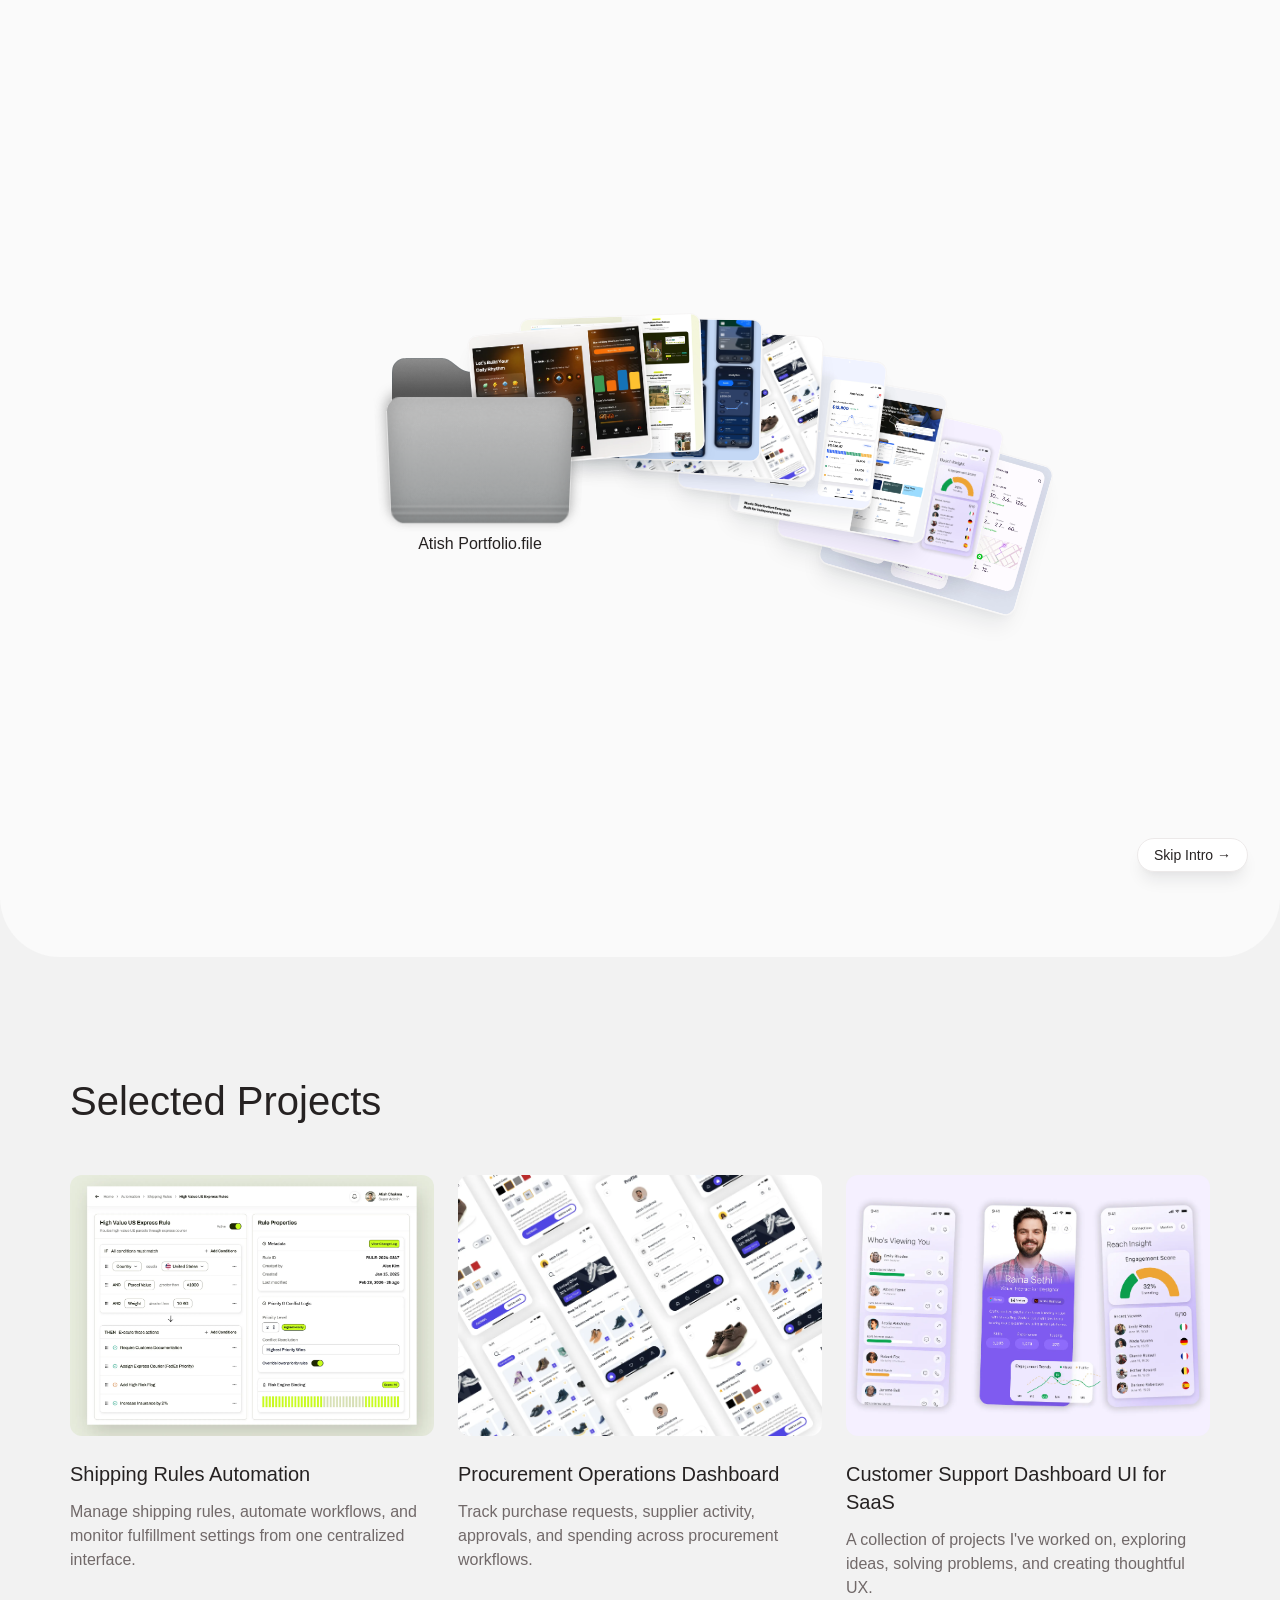
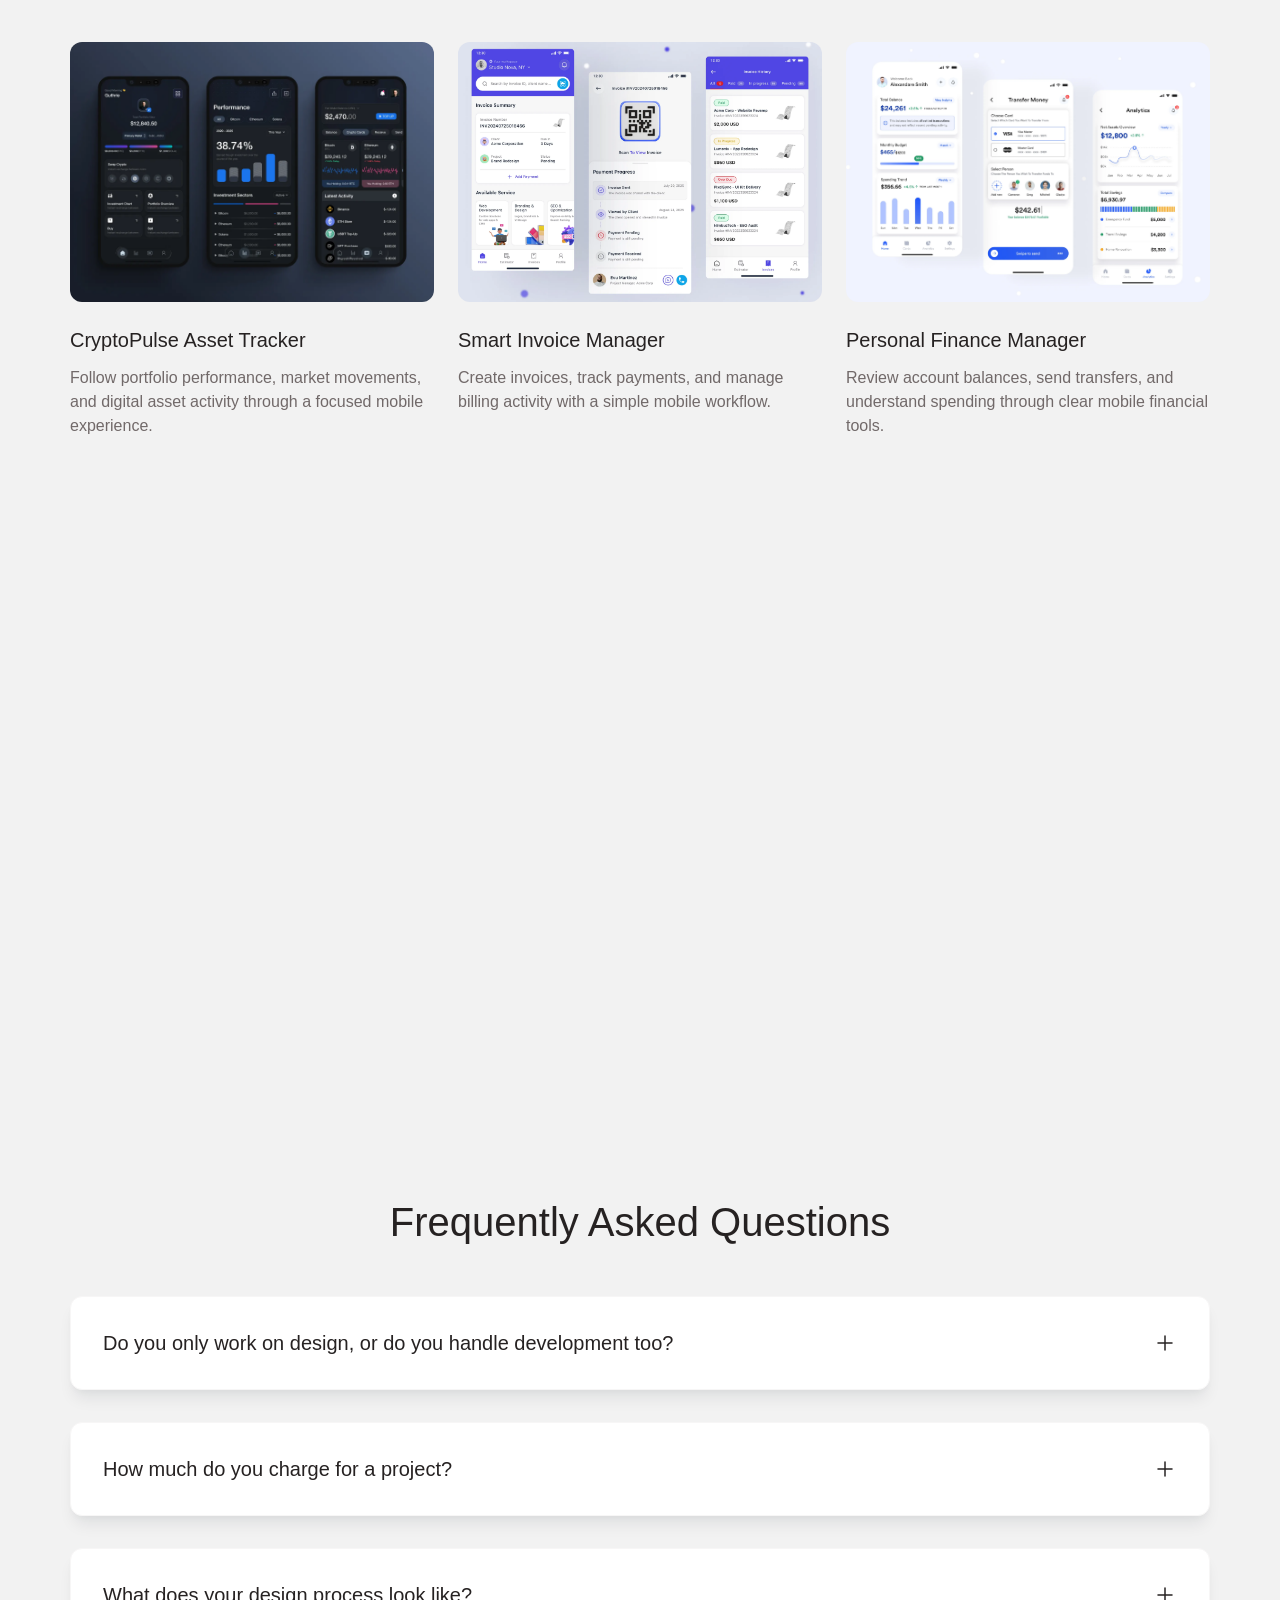
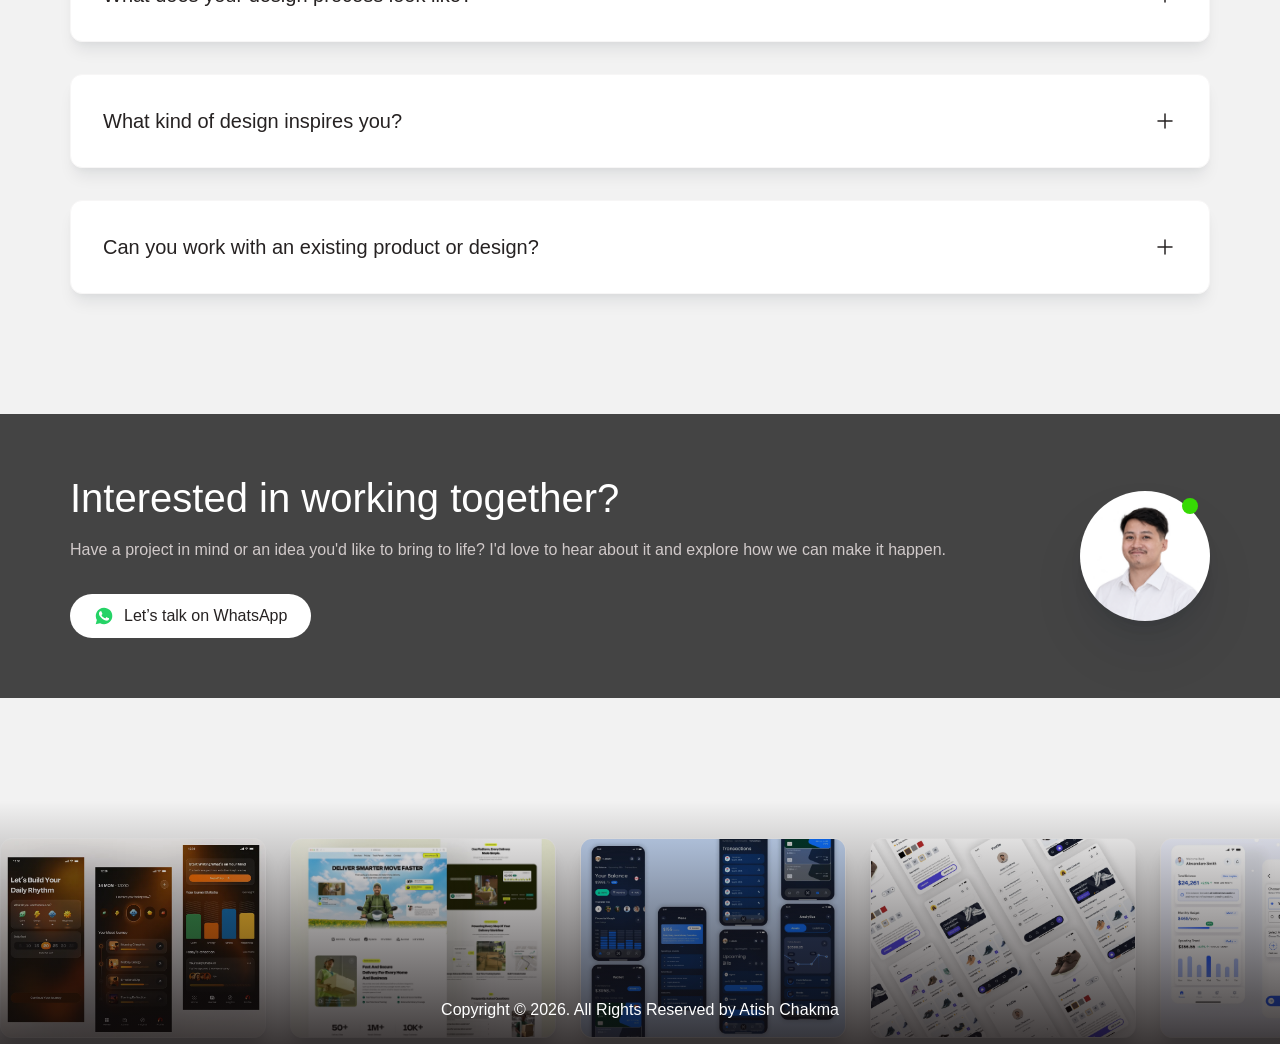
==== index.html @ 9fd3a6f8 "Update portfolio" ====
<!DOCTYPE html>
<html lang="en">
<head>
  <meta charset="UTF-8" />
  <meta name="viewport" content="width=device-width, initial-scale=1.0" />
  <title>Atish Portfolio</title>
  <link rel="icon" type="image/svg+xml" href="assets/favicon.svg" />
  <link rel="apple-touch-icon" href="assets/profile-photo.png" />
  <link rel="stylesheet" href="style.css" />
</head>
<body class="onboarding-active">
  <!-- ======================================================================
       ONBOARDING AUTO-INTERACTION OVERLAY (#9:176)
       ====================================================================== -->
  <div id="onboardingOverlay" class="onboarding-overlay" aria-hidden="true">
    <div class="onboarding-stage">
      <!-- Folder Assembly (#9:178, #9:179, #9:272) -->
      <div class="folder-unit" id="folderUnit">
        <img src="assets/folder-back.svg" alt="" class="folder-back" />

        <!-- 8 Mockup Cards tucked inside the folder, fanning out on click -->
        <div class="folder-cards-fan" id="folderCardsFan">
          <div class="fan-card fan-card-1"><img src="assets/mockup-1-6710bb.png" alt="" /></div>
          <div class="fan-card fan-card-2"><img src="assets/mockup-2.png" alt="" /></div>
          <div class="fan-card fan-card-3"><img src="assets/mockup-3.png" alt="" /></div>
          <div class="fan-card fan-card-4"><img src="assets/mockup-4.png" alt="" /></div>
          <div class="fan-card fan-card-5"><img src="assets/mockup-5-61ff1e.png" alt="" /></div>
          <div class="fan-card fan-card-6"><img src="assets/mockup-6.png" alt="" /></div>
          <div class="fan-card fan-card-7"><img src="assets/mockup-7-4a2d52.png" alt="" /></div>
          <div class="fan-card fan-card-8"><img src="assets/mockup-8-159c0c.png" alt="" /></div>
        </div>

        <img src="assets/folder-front.svg" alt="" class="folder-front" />
        <span class="folder-click-ripple" id="folderRipple"></span>
        <p class="folder-label">Atish Portfolio.file</p>
      </div>

      <!-- Animated Pointer Cursor (#9:200) -->
      <img src="assets/cursor.svg" alt="" class="onboarding-cursor" id="onboardingCursor" />
    </div>

    <!-- #444444 Expanding Dot Veil -->
    <div class="onboarding-dot-veil" id="onboardingDotVeil"></div>

    <button type="button" class="skip-intro-btn" id="skipIntroBtn">Skip Intro →</button>
  </div>

  <!-- ======================================================================
       MAIN LANDING PAGE (#15:312)
       ====================================================================== -->
  <div class="page-wrapper" id="mainPage">
    <!-- Top Pill Navbar (#15:372 & #15:376) -->
    <header class="top-nav-header" id="topNavbar">
      <div class="container top-nav-inner">
        <div class="nav-left-spacer" aria-hidden="true"></div>

        <nav class="pill-navbar" aria-label="Primary Navigation">
          <a href="#works">Works</a>
          <a href="#testimonial">Testimonial</a>
          <a href="#faq">FAQ</a>
          <a href="about.html">About Me</a>
        </nav>

        <a href="#resume" class="resume-link">
          <img src="assets/icon-download.svg" alt="" width="24" height="24" />
          <span>Download Resume</span>
        </a>

        <button type="button" class="mobile-menu-btn" aria-label="Toggle Menu" aria-expanded="false">
          <span></span>
          <span></span>
          <span></span>
        </button>
      </div>
    </header>

    <!-- Scrolled Sticky Navbar (#41:2270) — Auto-hides after 1s idle -->
    <header class="scrolled-navbar" id="scrolledNavbar" aria-label="Scrolled Navigation">
      <div class="container scrolled-nav-inner">
        <div class="nav-left-spacer">
          <a href="#top" class="nav-brand-avatar nav-scroll-top" aria-label="Scroll to top">
            <img src="assets/nav-signature.svg" alt="Atish Chakma" height="38" />
          </a>
        </div>

        <nav class="scrolled-nav-links">
          <a href="#works">Works</a>
          <a href="#testimonial">Testimonial</a>
          <a href="#faq">FAQ</a>
          <a href="about.html">About Me</a>
        </nav>

        <a href="#resume" class="resume-link">
          <img src="assets/icon-download.svg" alt="" width="24" height="24" />
          <span>Download Resume</span>
        </a>

        <button type="button" class="mobile-menu-btn mobile-menu-btn-scrolled" aria-label="Toggle Menu" aria-expanded="false">
          <span></span>
          <span></span>
          <span></span>
        </button>
      </div>
    </header>

    <!-- Mobile Navigation Drawer -->
    <div class="mobile-drawer" id="mobileDrawer">
      <a href="#works" class="mobile-nav-item">Works</a>
      <a href="#testimonial" class="mobile-nav-item">Testimonial</a>
      <a href="#faq" class="mobile-nav-item">FAQ</a>
      <a href="about.html" class="mobile-nav-item">About Me</a>
      <a href="#resume" class="resume-link mobile-resume">
        <img src="assets/icon-download.svg" alt="" width="24" height="24" />
        <span>Download Resume</span>
      </a>
    </div>

    <!-- ====================================================================
         HERO SURFACE (#19:455 - #FAFAFA, bottom radius 60px)
         ==================================================================== -->
    <section class="hero-surface" id="about">
      <div class="container hero-content">
        <div class="hero-intro-block">
          <div class="hero-photo-wrap fade-in-item" style="--delay: 0.05s">
            <img src="assets/profile-photo.png" alt="Atish Chakma" class="hero-photo" width="70" height="70" />
          </div>

          <div class="hero-text-stack">
            <div class="hero-headings fade-in-item" style="--delay: 0.12s">
              <h1 class="hero-title">
                I'm <strong>Atish Chakma</strong>, a UX Engineer focused on bridging the gap between design and development to create intuitive, functional, and user friendly digital experiences.
              </h1>
              <p class="hero-subtitle">
                I enjoy understanding user needs, solving design challenges, and turning complex ideas into simple and meaningful experiences.
              </p>
            </div>

            <!-- Social Links (#15:405) -->
            <div class="social-links fade-in-item" style="--delay: 0.18s">
              <a href="https://dribbble.com/AtishUX" target="_blank" rel="noopener noreferrer" class="social-circle" aria-label="Dribbble">
                <img src="assets/icon-dribbble.svg" alt="" width="20" height="20" />
              </a>
              <a href="https://www.linkedin.com/in/uxatish/" target="_blank" rel="noopener noreferrer" class="social-circle" aria-label="LinkedIn">
                <img src="assets/icon-linkedin.svg" alt="" width="19" height="19" />
              </a>
              <a href="https://www.facebook.com/uxatish" target="_blank" rel="noopener noreferrer" class="social-circle" aria-label="Facebook">
                <img src="assets/icon-facebook.svg" alt="" width="18" height="18" />
              </a>
              <a href="https://www.fiverr.com/s/P4wNdgx" target="_blank" rel="noopener noreferrer" class="social-circle" aria-label="Fiverr">
                <img src="assets/icon-fiverr.svg" alt="" width="20" height="20" />
              </a>
            </div>
          </div>
        </div>
      </div>

      <!-- Hero Portfolio Mockup Horizontal Strip (#15:421) -->
      <div class="hero-marquee-outer fade-in-item" id="heroMarquee" style="--delay: 0.24s">
        <div class="hero-marquee-track" id="heroMarqueeTrack">
          <!-- Set 1 -->
          <div class="mockup-card" data-slot="0"><img src="assets/mockup-1-6710bb.png" alt="Portfolio Mockup 1" /></div>
          <div class="mockup-card" data-slot="1"><img src="assets/mockup-2.png" alt="Portfolio Mockup 2" /></div>
          <div class="mockup-card" data-slot="2"><img src="assets/mockup-3.png" alt="Portfolio Mockup 3" /></div>
          <div class="mockup-card" data-slot="3"><img src="assets/mockup-4.png" alt="Portfolio Mockup 4" /></div>
          <div class="mockup-card" data-slot="4"><img src="assets/mockup-5-61ff1e.png" alt="Portfolio Mockup 5" /></div>
          <div class="mockup-card" data-slot="5"><img src="assets/mockup-6.png" alt="Portfolio Mockup 6" /></div>
          <div class="mockup-card bg-lavender" data-slot="6"><img src="assets/mockup-7-4a2d52.png" alt="Portfolio Mockup 7" /></div>
          <div class="mockup-card bg-slate" data-slot="7"><img src="assets/mockup-8-159c0c.png" alt="Portfolio Mockup 8" /></div>
          <!-- Set 2 (Seamless infinite loop) -->
          <div class="mockup-card" aria-hidden="true"><img src="assets/mockup-1-6710bb.png" alt="" /></div>
          <div class="mockup-card" aria-hidden="true"><img src="assets/mockup-2.png" alt="" /></div>
          <div class="mockup-card" aria-hidden="true"><img src="assets/mockup-3.png" alt="" /></div>
          <div class="mockup-card" aria-hidden="true"><img src="assets/mockup-4.png" alt="" /></div>
          <div class="mockup-card" aria-hidden="true"><img src="assets/mockup-5-61ff1e.png" alt="" /></div>
          <div class="mockup-card" aria-hidden="true"><img src="assets/mockup-6.png" alt="" /></div>
          <div class="mockup-card bg-lavender" aria-hidden="true"><img src="assets/mockup-7-4a2d52.png" alt="" /></div>
          <div class="mockup-card bg-slate" aria-hidden="true"><img src="assets/mockup-8-159c0c.png" alt="" /></div>
        </div>
      </div>
    </section>

    <main>
      <!-- ==================================================================
           SELECTED PROJECTS (#19:535 - #19:559)
           ================================================================== -->
      <section class="projects-section" id="works">
        <div class="container">
          <h2 class="section-heading fade-in-item">Selected Projects</h2>

          <div class="projects-grid">
            <!-- Project 1 -->
            <a href="project-1.html" class="project-card fade-in-item" style="--delay: 0.05s">
              <div class="project-thumb-wrap">
                <img src="assets/project-1.png" alt="Shipping Rules Automation" class="project-thumb" />
                <div class="project-hover-pill">
                  <span>View Project</span>
                  <span class="view-arrow">→</span>
                </div>
              </div>
              <div class="project-info">
                <h3 class="project-title">Shipping Rules Automation</h3>
                <p class="project-desc">
                  Manage shipping rules, automate workflows, and monitor fulfillment settings from one centralized interface.
                </p>
              </div>
            </a>

            <!-- Project 2 -->
            <a href="project-2.html" class="project-card fade-in-item" style="--delay: 0.1s">
              <div class="project-thumb-wrap">
                <img src="assets/mockup-4.png" alt="Procurement Operations Dashboard" class="project-thumb" />
                <div class="project-hover-pill">
                  <span>View Project</span>
                  <span class="view-arrow">→</span>
                </div>
              </div>
              <div class="project-info">
                <h3 class="project-title">Procurement Operations Dashboard</h3>
                <p class="project-desc">
                  Track purchase requests, supplier activity, approvals, and spending across procurement workflows.
                </p>
              </div>
            </a>

            <!-- Project 3 -->
            <a href="project-3.html" class="project-card fade-in-item" style="--delay: 0.15s">
              <div class="project-thumb-wrap">
                <img src="assets/project-3-5d01a6.png" alt="Customer Support Dashboard UI for SaaS" class="project-thumb" />
                <div class="project-hover-pill">
                  <span>View Project</span>
                  <span class="view-arrow">→</span>
                </div>
              </div>
              <div class="project-info">
                <h3 class="project-title">Customer Support Dashboard UI for SaaS</h3>
                <p class="project-desc">
                  A collection of projects I've worked on, exploring ideas, solving problems, and creating thoughtful UX.
                </p>
              </div>
            </a>

            <!-- Project 4 -->
            <a href="project-4.html" class="project-card fade-in-item" style="--delay: 0.05s">
              <div class="project-thumb-wrap">
                <img src="assets/project-4.png" alt="CryptoPulse Asset Tracker" class="project-thumb" />
                <div class="project-hover-pill">
                  <span>View Project</span>
                  <span class="view-arrow">→</span>
                </div>
              </div>
              <div class="project-info">
                <h3 class="project-title">CryptoPulse Asset Tracker</h3>
                <p class="project-desc">
                  Follow portfolio performance, market movements, and digital asset activity through a focused mobile experience.
                </p>
              </div>
            </a>

            <!-- Project 5 -->
            <a href="project-5.html" class="project-card fade-in-item" style="--delay: 0.1s">
              <div class="project-thumb-wrap">
                <img src="assets/project-5.png" alt="Smart Invoice Manager" class="project-thumb" />
                <div class="project-hover-pill">
                  <span>View Project</span>
                  <span class="view-arrow">→</span>
                </div>
              </div>
              <div class="project-info">
                <h3 class="project-title">Smart Invoice Manager</h3>
                <p class="project-desc">
                  Create invoices, track payments, and manage billing activity with a simple mobile workflow.
                </p>
              </div>
            </a>

            <!-- Project 6 -->
            <a href="project-6.html" class="project-card fade-in-item" style="--delay: 0.15s">
              <div class="project-thumb-wrap">
                <img src="assets/project-6.png" alt="Personal Finance Manager" class="project-thumb" />
                <div class="project-hover-pill">
                  <span>View Project</span>
                  <span class="view-arrow">→</span>
                </div>
              </div>
              <div class="project-info">
                <h3 class="project-title">Personal Finance Manager</h3>
                <p class="project-desc">
                  Review account balances, send transfers, and understand spending through clear mobile financial tools.
                </p>
              </div>
            </a>
          </div>
        </div>
      </section>

      <!-- ==================================================================
           KIND WORDS / TESTIMONIALS (#19:619 & #36:2261)
           ================================================================== -->
      <section class="testimonials-section" id="testimonial">
        <div class="container testimonials-header fade-in-item">
          <h2 class="section-heading">Kind Words</h2>

          <div class="testimonial-controls">
            <button type="button" class="circle-arrow-btn" id="testiPrevBtn" aria-label="Previous Testimonial">
              <img src="assets/icon-arrow-left.svg" alt="" width="24" height="24" />
            </button>
            <button type="button" class="circle-arrow-btn" id="testiNextBtn" aria-label="Next Testimonial">
              <img src="assets/icon-arrow-right.svg" alt="" width="24" height="24" />
            </button>
          </div>
        </div>

        <div class="testimonials-viewport fade-in-item" id="testiViewport">
          <div class="testimonials-track" id="testiTrack">
            <!-- Testimonial 1 -->
            <article class="testimonial-card">
              <div class="testi-top">
                <div class="testi-header-row">
                  <img src="assets/client-1.png" alt="juhbren" class="testi-avatar" width="50" height="50" />
                  <img src="assets/icon-fiverr-green.svg" alt="Fiverr" class="testi-platform" width="42" height="42" />
                </div>
                <div class="testi-body">
                  <h3 class="testi-author">juhbren</h3>
                  <p class="testi-quote">
                    Atish was very polite and easy to work with, he also got my project done just in time for when I needed it. I would definitely recommend him to my friends and use his services in the future! He is your guy.
                  </p>
                </div>
              </div>
              <div class="testi-stars" aria-label="5 out of 5 stars">
                <img src="assets/icon-star.svg" alt="" width="24" height="24" />
                <img src="assets/icon-star.svg" alt="" width="24" height="24" />
                <img src="assets/icon-star.svg" alt="" width="24" height="24" />
                <img src="assets/icon-star.svg" alt="" width="24" height="24" />
                <img src="assets/icon-star.svg" alt="" width="24" height="24" />
              </div>
            </article>

            <!-- Testimonial 2 -->
            <article class="testimonial-card">
              <div class="testi-top">
                <div class="testi-header-row">
                  <img src="assets/client-2.png" alt="allhumanscry" class="testi-avatar" width="50" height="50" />
                  <img src="assets/icon-fiverr-green.svg" alt="Fiverr" class="testi-platform" width="42" height="42" />
                </div>
                <div class="testi-body">
                  <h3 class="testi-author">allhumanscry</h3>
                  <p class="testi-quote">
                    Atish was always attending to my needs and delivered after 24 hours. He's fast, professional and polite. Would definitely work with him again in the near future. I thoroughly recommend Atish.
                  </p>
                </div>
              </div>
              <div class="testi-stars" aria-label="5 out of 5 stars">
                <img src="assets/icon-star.svg" alt="" width="24" height="24" />
                <img src="assets/icon-star.svg" alt="" width="24" height="24" />
                <img src="assets/icon-star.svg" alt="" width="24" height="24" />
                <img src="assets/icon-star.svg" alt="" width="24" height="24" />
                <img src="assets/icon-star.svg" alt="" width="24" height="24" />
              </div>
            </article>

            <!-- Testimonial 3 -->
            <article class="testimonial-card">
              <div class="testi-top">
                <div class="testi-header-row">
                  <img src="assets/client-3.png" alt="drewwenning" class="testi-avatar" width="50" height="50" />
                  <img src="assets/icon-fiverr-green.svg" alt="Fiverr" class="testi-platform" width="42" height="42" />
                </div>
                <div class="testi-body">
                  <h3 class="testi-author">drewwenning</h3>
                  <p class="testi-quote">
                    We are building a highly impactful SaaS product for the athletic industry in the United States, and delivering an exceptional user experience is critical to our success. We engaged Atish for a trial project focused on a portion of our UI/UX work, and he exceeded our expectations.
                  </p>
                </div>
              </div>
              <div class="testi-stars" aria-label="5 out of 5 stars">
                <img src="assets/icon-star.svg" alt="" width="24" height="24" />
                <img src="assets/icon-star.svg" alt="" width="24" height="24" />
                <img src="assets/icon-star.svg" alt="" width="24" height="24" />
                <img src="assets/icon-star.svg" alt="" width="24" height="24" />
                <img src="assets/icon-star.svg" alt="" width="24" height="24" />
              </div>
            </article>

            <!-- Testimonial 4 -->
            <article class="testimonial-card">
              <div class="testi-top">
                <div class="testi-header-row">
                  <img src="assets/client-4.png" alt="eric_christoph" class="testi-avatar" width="50" height="50" />
                  <img src="assets/icon-fiverr-green.svg" alt="Fiverr" class="testi-platform" width="42" height="42" />
                </div>
                <div class="testi-body">
                  <h3 class="testi-author">eric_christoph</h3>
                  <p class="testi-quote">
                    Working with Atish was a wonderful experience that exceeded my expectations. He was prompt, professional, and delivered exactly what we asked for before the due date. We will be sure to reach out to him.
                  </p>
                </div>
              </div>
              <div class="testi-stars" aria-label="5 out of 5 stars">
                <img src="assets/icon-star.svg" alt="" width="24" height="24" />
                <img src="assets/icon-star.svg" alt="" width="24" height="24" />
                <img src="assets/icon-star.svg" alt="" width="24" height="24" />
                <img src="assets/icon-star.svg" alt="" width="24" height="24" />
                <img src="assets/icon-star.svg" alt="" width="24" height="24" />
              </div>
            </article>

            <!-- Testimonial 5 -->
            <article class="testimonial-card">
              <div class="testi-top">
                <div class="testi-header-row">
                  <img src="assets/client-5.png" alt="suemahoney" class="testi-avatar" width="50" height="50" />
                  <img src="assets/icon-fiverr-green.svg" alt="Fiverr" class="testi-platform" width="42" height="42" />
                </div>
                <div class="testi-body">
                  <h3 class="testi-author">suemahoney</h3>
                  <p class="testi-quote">
                    Atish was truly great to work with. He took my feedback superbly and tweaked where needed to be. He was very quick with communication and actions. I thoroughly recommend Atish.
                  </p>
                </div>
              </div>
              <div class="testi-stars" aria-label="5 out of 5 stars">
                <img src="assets/icon-star.svg" alt="" width="24" height="24" />
                <img src="assets/icon-star.svg" alt="" width="24" height="24" />
                <img src="assets/icon-star.svg" alt="" width="24" height="24" />
                <img src="assets/icon-star.svg" alt="" width="24" height="24" />
                <img src="assets/icon-star.svg" alt="" width="24" height="24" />
              </div>
            </article>

            <!-- Testimonial 6 -->
            <article class="testimonial-card">
              <div class="testi-top">
                <div class="testi-header-row">
                  <img src="assets/client-6.png" alt="cjmcallister" class="testi-avatar" width="50" height="50" />
                  <img src="assets/icon-fiverr-green.svg" alt="Fiverr" class="testi-platform" width="42" height="42" />
                </div>
                <div class="testi-body">
                  <h3 class="testi-author">cjmcallister</h3>
                  <p class="testi-quote">
                    Atish and his team work very efficiently. They will go out of there way to make sure you are satisfied. NO QUESTIONS ASKED! We will be sure to reach out to him.
                  </p>
                </div>
              </div>
              <div class="testi-stars" aria-label="5 out of 5 stars">
                <img src="assets/icon-star.svg" alt="" width="24" height="24" />
                <img src="assets/icon-star.svg" alt="" width="24" height="24" />
                <img src="assets/icon-star.svg" alt="" width="24" height="24" />
                <img src="assets/icon-star.svg" alt="" width="24" height="24" />
                <img src="assets/icon-star.svg" alt="" width="24" height="24" />
              </div>
            </article>
          </div>
        </div>
      </section>

      <!-- ==================================================================
           FREQUENTLY ASKED QUESTIONS (#19:851 - #19:906)
           ================================================================== -->
      <section class="faq-section" id="faq">
        <div class="container faq-container">
          <h2 class="section-heading text-center fade-in-item">Frequently Asked Questions</h2>

          <div class="faq-list">
            <div class="faq-item fade-in-item" style="--delay: 0.04s">
              <button type="button" class="faq-question" aria-expanded="false">
                <span>Do you only work on design, or do you handle development too?</span>
                <img src="assets/icon-faq-plus.svg" alt="" class="faq-chevron" width="24" height="24" />
              </button>
              <div class="faq-answer-wrap">
                <p class="faq-answer">
                  As a UX Engineer, I work across both design and development. I handle the process from understanding the requirements and designing user experiences to building functional interfaces. This allows me to bring ideas from the initial concept to a working product.
                </p>
              </div>
            </div>

            <div class="faq-item fade-in-item" style="--delay: 0.08s">
              <button type="button" class="faq-question" aria-expanded="false">
                <span>How much do you charge for a project?</span>
                <img src="assets/icon-faq-plus.svg" alt="" class="faq-chevron" width="24" height="24" />
              </button>
              <div class="faq-answer-wrap">
                <p class="faq-answer">
                  I always try to keep my pricing reasonable and flexible. Every project is different, so my rates depend on the project requirements, complexity, and overall scope. The best way to get an accurate estimate is to share your ideas with me so we can discuss the details.
                </p>
              </div>
            </div>

            <div class="faq-item fade-in-item" style="--delay: 0.12s">
              <button type="button" class="faq-question" aria-expanded="false">
                <span>What does your design process look like?</span>
                <img src="assets/icon-faq-plus.svg" alt="" class="faq-chevron" width="24" height="24" />
              </button>
              <div class="faq-answer-wrap">
                <p class="faq-answer">
                  I usually start by understanding the project, its goals, and the people who will use it. From there, I explore ideas, map out user flows, create wireframes, and gradually move into high fidelity designs. Once everything feels right, I move towards development, testing, and refining the final experience.
                </p>
              </div>
            </div>

            <div class="faq-item fade-in-item" style="--delay: 0.16s">
              <button type="button" class="faq-question" aria-expanded="false">
                <span>What kind of design inspires you?</span>
                <img src="assets/icon-faq-plus.svg" alt="" class="faq-chevron" width="24" height="24" />
              </button>
              <div class="faq-answer-wrap">
                <p class="faq-answer">
                  I'm naturally drawn to clean and minimal design. I believe a good interface should feel simple without sacrificing functionality. I pay close attention to user flows and always look for ways to reduce unnecessary steps, remove friction, and make the overall experience more intuitive.
                </p>
              </div>
            </div>

            <div class="faq-item fade-in-item" style="--delay: 0.2s">
              <button type="button" class="faq-question" aria-expanded="false">
                <span>Can you work with an existing product or design?</span>
                <img src="assets/icon-faq-plus.svg" alt="" class="faq-chevron" width="24" height="24" />
              </button>
              <div class="faq-answer-wrap">
                <p class="faq-answer">
                  Absolutely. I enjoy working on both new ideas and existing products. Whether it's improving an existing user experience, refining interfaces, fixing usability issues, or introducing new features, I can help make the product more intuitive and easier to use.
                </p>
              </div>
            </div>
          </div>
        </div>
      </section>
    </main>

    <!-- ==================================================================
         CTA BANNER & FOOTER MARQUEE (#33:2074, #19:931, #19:1251, #19:951)
         ================================================================== -->
    <footer class="site-footer" id="contact">
      <div class="cta-banner">
        <div class="container cta-inner fade-in-item">
          <div class="cta-text-col">
            <h2 class="cta-title">Interested in working together?</h2>
            <p class="cta-desc">
              Have a project in mind or an idea you'd like to bring to life? I'd love to hear about it and explore how we can make it happen.
            </p>
            <a href="https://wa.me/8801575835243" target="_blank" rel="noopener noreferrer" class="btn-lets-talk">
              <svg width="20" height="20" viewBox="0 0 24 24" fill="none" aria-hidden="true">
                <path d="M12.04 2C6.58 2 2.13 6.45 2.13 11.91C2.13 13.66 2.59 15.36 3.45 16.86L2.05 22L7.3 20.62C8.75 21.41 10.38 21.83 12.04 21.83C17.5 21.83 21.95 17.38 21.95 11.92C21.95 9.27 20.92 6.78 19.05 4.91C17.18 3.03 14.69 2 12.04 2Z" fill="#25D366"/>
                <path d="M17.47 14.38C17.17 14.23 15.71 13.51 15.44 13.41C15.17 13.31 14.97 13.26 14.77 13.56C14.57 13.86 14 14.53 13.83 14.73C13.66 14.93 13.48 14.95 13.19 14.8C12.89 14.65 11.93 14.34 10.79 13.32C9.9 12.53 9.3 11.55 9.13 11.25C8.96 10.95 9.11 10.79 9.26 10.64C9.39 10.51 9.56 10.29 9.71 10.12C9.86 9.95 9.91 9.82 10.01 9.62C10.11 9.42 10.06 9.25 9.98 9.1C9.91 8.95 9.31 7.49 9.06 6.89C8.82 6.31 8.57 6.39 8.39 6.38L7.82 6.37C7.62 6.37 7.3 6.44 7.03 6.74C6.76 7.04 5.99 7.76 5.99 9.22C5.99 10.68 7.05 12.09 7.2 12.29C7.35 12.49 9.29 15.48 12.26 16.76C12.97 17.07 13.52 17.25 13.95 17.39C14.66 17.61 15.3 17.58 15.81 17.5C16.38 17.42 17.57 16.78 17.81 16.09C18.06 15.4 18.06 14.81 17.98 14.68C17.91 14.56 17.71 14.48 17.47 14.38Z" fill="#FFFFFF"/>
              </svg>
              <span>Let’s talk on WhatsApp</span>
            </a>
          </div>

          <div class="cta-avatar-wrap">
            <img src="assets/profile-photo.png" alt="Atish Chakma" class="cta-avatar" width="130" height="130" />
            <span class="online-dot" title="Available for projects"></span>
          </div>
        </div>
      </div>

      <!-- Bottom Project Strip + Dark Gradient Overlay + Copyright -->
      <div class="footer-showcase-wrap">
        <div class="footer-marquee-track">
          <!-- Set 1 -->
          <div class="mockup-card"><img src="assets/mockup-1-6710bb.png" alt="" /></div>
          <div class="mockup-card"><img src="assets/mockup-2.png" alt="" /></div>
          <div class="mockup-card"><img src="assets/mockup-3.png" alt="" /></div>
          <div class="mockup-card"><img src="assets/mockup-4.png" alt="" /></div>
          <div class="mockup-card"><img src="assets/mockup-5-61ff1e.png" alt="" /></div>
          <div class="mockup-card"><img src="assets/mockup-6.png" alt="" /></div>
          <div class="mockup-card bg-lavender"><img src="assets/mockup-7-4a2d52.png" alt="" /></div>
          <div class="mockup-card bg-slate"><img src="assets/mockup-8-159c0c.png" alt="" /></div>
          <!-- Set 2 -->
          <div class="mockup-card" aria-hidden="true"><img src="assets/mockup-1-6710bb.png" alt="" /></div>
          <div class="mockup-card" aria-hidden="true"><img src="assets/mockup-2.png" alt="" /></div>
          <div class="mockup-card" aria-hidden="true"><img src="assets/mockup-3.png" alt="" /></div>
          <div class="mockup-card" aria-hidden="true"><img src="assets/mockup-4.png" alt="" /></div>
          <div class="mockup-card" aria-hidden="true"><img src="assets/mockup-5-61ff1e.png" alt="" /></div>
          <div class="mockup-card" aria-hidden="true"><img src="assets/mockup-6.png" alt="" /></div>
          <div class="mockup-card bg-lavender" aria-hidden="true"><img src="assets/mockup-7-4a2d52.png" alt="" /></div>
          <div class="mockup-card bg-slate" aria-hidden="true"><img src="assets/mockup-8-159c0c.png" alt="" /></div>
        </div>

        <div class="footer-gradient-overlay">
          <p class="copyright-text">Copyright © 2026. All Rights Reserved by Atish Chakma</p>
        </div>
      </div>
    </footer>
  </div>

  <!-- ======================================================================
       PORTFOLIO INTERACTIONS & ANIMATION ENGINE
       ====================================================================== -->
  <script>
    (function () {
      const body = document.body;
      const overlay = document.getElementById('onboardingOverlay');
      const cursor = document.getElementById('onboardingCursor');
      const folderUnit = document.getElementById('folderUnit');
      const folderRipple = document.getElementById('folderRipple');
      const dotVeil = document.getElementById('onboardingDotVeil');
      const skipBtn = document.getElementById('skipIntroBtn');
      const heroMarqueeTrack = document.getElementById('heroMarqueeTrack');
      const heroFadeItems = Array.from(document.querySelectorAll('.hero-surface .fade-in-item'));

      let onboardingTimers = [];
      let introFinished = false;

      // Keep hero fade items hidden until onboarding hands off to landing page
      heroFadeItems.forEach((el) => el.classList.remove('is-visible'));

      function revealHeroContent() {
        heroFadeItems.forEach((el) => {
          el.classList.add('is-visible');
        });
      }

      function startDotTransition() {
        if (introFinished) return;
        if (skipBtn) skipBtn.style.opacity = '0';

        // 1. Expand #444444 dot to cover full screen
        if (dotVeil) {
          dotVeil.classList.add('is-expanding');
        }

        // 2. Once full screen is #444444, reveal landing page underneath & fade out #444444 veil
        onboardingTimers.push(
          setTimeout(() => {
            overlay.classList.add('is-veil-fading');
            body.classList.remove('onboarding-active');
            body.classList.add('page-ready');
            revealHeroContent();
            if (heroMarqueeTrack) {
              heroMarqueeTrack.style.opacity = '1';
              heroMarqueeTrack.classList.add('is-running');
            }
          }, 760),
          setTimeout(() => {
            overlay.style.display = 'none';
            introFinished = true;
          }, 1680)
        );
      }

      function finishOnboardingImmediate() {
        if (introFinished) return;
        introFinished = true;
        onboardingTimers.forEach(clearTimeout);
        if (heroMarqueeTrack) {
          heroMarqueeTrack.style.opacity = '1';
          heroMarqueeTrack.classList.add('is-running');
        }
        overlay.classList.add('is-exiting');
        body.classList.remove('onboarding-active');
        body.classList.add('page-ready');
        revealHeroContent();
        setTimeout(() => {
          overlay.style.display = 'none';
        }, 320);
      }

      const hasSkipHash = ['#home', '#works', '#testimonial', '#faq'].includes(window.location.hash);
      let skipFromStorage = false;
      try {
        skipFromStorage = sessionStorage.getItem('skipIntro') === '1';
        sessionStorage.removeItem('skipIntro');
      } catch (e) {}
      const cameFromProject = /project-\d+\.html/i.test(document.referrer || '');

      // Onboarding Choreography:
      // 1. Cursor glides quickly onto the folder (40ms -> 480ms)
      // 2. Cursor clicks folder + ripple (500ms)
      // 3. 8 mockups open one-by-one toward the right side (600ms -> 1500ms)
      // 4. #444444 dot expands full screen -> fades out smoothly -> Hero fades in (1520ms)
      if (hasSkipHash || skipFromStorage || cameFromProject) {
        introFinished = true;
        if (overlay) overlay.style.display = 'none';
        body.classList.remove('onboarding-active');
        body.classList.add('page-ready');
        if (window.location.hash === '#home') {
          try {
            history.replaceState(null, '', window.location.pathname + window.location.search);
          } catch (e) {}
          window.scrollTo(0, 0);
        }
        requestAnimationFrame(() => {
          requestAnimationFrame(() => {
            revealHeroContent();
            if (heroMarqueeTrack) {
              heroMarqueeTrack.style.opacity = '1';
              heroMarqueeTrack.classList.add('is-running');
            }
          });
        });
      } else if (overlay && cursor && folderUnit) {
        onboardingTimers.push(
          setTimeout(() => {
            cursor.classList.add('move-to-folder');
          }, 40),
          setTimeout(() => {
            cursor.classList.add('is-clicking');
            folderUnit.classList.add('is-clicked');
            if (folderRipple) folderRipple.classList.add('active');
          }, 620),
          setTimeout(() => {
            cursor.classList.remove('is-clicking');
            folderUnit.classList.remove('is-clicked');
            folderUnit.classList.add('is-fanned');
          }, 760),
          setTimeout(() => {
            startDotTransition();
          }, 2150)
        );

        if (skipBtn) {
          skipBtn.addEventListener('click', finishOnboardingImmediate);
        }
      } else {
        finishOnboardingImmediate();
      }

      // ----------------------------------------------------------------------
      // Smart Dual Navbar + 2-Second Idle Auto-Hide (#15:372 vs #41:2270)
      // ----------------------------------------------------------------------
      const scrolledNavbar = document.getElementById('scrolledNavbar');
      let idleTimer = null;
      let isHoveringNav = false;
      let isCursorAtTop = false;

      function scheduleNavHide() {
        clearTimeout(idleTimer);
        if (!window.matchMedia('(min-width: 1025px)').matches) return;
        if (window.scrollY >= 90 && !isHoveringNav && !isCursorAtTop) {
          idleTimer = setTimeout(() => {
            if (window.scrollY >= 90 && !isHoveringNav && !isCursorAtTop) {
              scrolledNavbar.classList.add('is-idle-hidden');
            }
          }, 1000);
        }
      }

      function updateNavbarState() {
        const y = window.scrollY;
        clearTimeout(idleTimer);

        if (y < 90) {
          scrolledNavbar.classList.remove('is-visible', 'is-idle-hidden');
        } else {
          scrolledNavbar.classList.add('is-visible');
          scrolledNavbar.classList.remove('is-idle-hidden');
          scheduleNavHide();
        }
      }

      window.addEventListener('scroll', updateNavbarState, { passive: true });
      window.addEventListener('mousemove', (e) => {
        if (!window.matchMedia('(min-width: 1025px)').matches) return;
        if (window.scrollY < 90) return;
        if (e.clientY <= 90) {
          isCursorAtTop = true;
          clearTimeout(idleTimer);
          scrolledNavbar.classList.add('is-visible');
          scrolledNavbar.classList.remove('is-idle-hidden');
        } else if (isCursorAtTop) {
          isCursorAtTop = false;
          if (!isHoveringNav) {
            clearTimeout(idleTimer);
            scrolledNavbar.classList.add('is-idle-hidden');
          }
        }
      }, { passive: true });

      if (scrolledNavbar) {
        scrolledNavbar.addEventListener('mouseenter', () => {
          isHoveringNav = true;
          clearTimeout(idleTimer);
        });
        scrolledNavbar.addEventListener('mouseleave', (e) => {
          isHoveringNav = false;
          if (window.scrollY >= 90 && e.clientY > 90) {
            isCursorAtTop = false;
            clearTimeout(idleTimer);
            scrolledNavbar.classList.add('is-idle-hidden');
          }
        });
      }

      // ----------------------------------------------------------------------
      // Mobile Drawer Toggle
      // ----------------------------------------------------------------------
      const mobileBtns = document.querySelectorAll('.mobile-menu-btn');
      const mobileDrawer = document.getElementById('mobileDrawer');
      const mobileLinks = document.querySelectorAll('.mobile-nav-item');

      function closeMobileDrawer() {
        if (!mobileDrawer) return;
        mobileDrawer.classList.remove('open');
        mobileBtns.forEach((b) => {
          b.classList.remove('open');
          b.setAttribute('aria-expanded', 'false');
        });
      }

      mobileBtns.forEach((btn) => {
        btn.addEventListener('click', () => {
          const isOpen = mobileDrawer.classList.toggle('open');
          mobileBtns.forEach((b) => {
            b.classList.toggle('open', isOpen);
            b.setAttribute('aria-expanded', String(isOpen));
          });
        });
      });

      mobileLinks.forEach((link) => {
        link.addEventListener('click', closeMobileDrawer);
      });

      document.addEventListener('click', (e) => {
        if (!mobileDrawer || !mobileDrawer.classList.contains('open')) return;
        const clickedInsideDrawer = mobileDrawer.contains(e.target);
        const clickedBurger = Array.from(mobileBtns).some((b) => b.contains(e.target));
        if (!clickedInsideDrawer && !clickedBurger) {
          closeMobileDrawer();
        }
      });

      // ----------------------------------------------------------------------
      // Minimal & Clean Fade-In Observer (Desktop only; instant on Tablet/Mobile)
      // ----------------------------------------------------------------------
      const isDesktop = window.matchMedia('(min-width: 1025px)').matches;
      const fadeItems = document.querySelectorAll('main .fade-in-item, footer .fade-in-item');

      if (isDesktop) {
        const fadeObserver = new IntersectionObserver(
          (entries) => {
            entries.forEach((entry) => {
              if (entry.isIntersecting) {
                entry.target.classList.add('is-visible');
                fadeObserver.unobserve(entry.target);
              }
            });
          },
          { threshold: 0.12, rootMargin: '0px 0px -30px 0px' }
        );
        fadeItems.forEach((el) => fadeObserver.observe(el));
      } else {
        fadeItems.forEach((el) => el.classList.add('is-visible'));
      }

      // ----------------------------------------------------------------------
      // Testimonials Smooth Auto Horizontal Scroll (Never stops on hover)
      // + Left/Right Arrow Controls
      // ----------------------------------------------------------------------
      const testiViewport = document.getElementById('testiViewport');
      const testiTrack = document.getElementById('testiTrack');
      const prevBtn = document.getElementById('testiPrevBtn');
      const nextBtn = document.getElementById('testiNextBtn');

      if (testiViewport && testiTrack) {
        const originalCards = Array.from(testiTrack.children);
        originalCards.forEach((card) => {
          const clone = card.cloneNode(true);
          clone.setAttribute('aria-hidden', 'true');
          testiTrack.appendChild(clone);
        });

        let scrollPos = 0;
        let isStepping = false;
        let isTouching = false;
        let touchResumeTimer = null;
        const speed = 0.6;

        function getHalfWidth() {
          return testiTrack.scrollWidth / 2;
        }

        function animateTestimonials() {
          if (!isStepping && !isTouching) {
            scrollPos += speed;
            const half = getHalfWidth();
            if (half > 0 && scrollPos >= half) {
              scrollPos -= half;
            }
            testiViewport.scrollLeft = scrollPos;
          }
          requestAnimationFrame(animateTestimonials);
        }

        requestAnimationFrame(animateTestimonials);

        // Touch / finger horizontal swipe + hold-to-pause on mobile/tablet
        testiViewport.addEventListener('touchstart', () => {
          clearTimeout(touchResumeTimer);
          isTouching = true;
          scrollPos = testiViewport.scrollLeft;
        }, { passive: true });

        testiViewport.addEventListener('touchmove', () => {
          clearTimeout(touchResumeTimer);
          isTouching = true;
          scrollPos = testiViewport.scrollLeft;
        }, { passive: true });

        testiViewport.addEventListener('touchend', () => {
          clearTimeout(touchResumeTimer);
          touchResumeTimer = setTimeout(() => {
            const half = getHalfWidth();
            let current = testiViewport.scrollLeft;
            if (half > 0 && current >= half) {
              current -= half;
              testiViewport.scrollLeft = current;
            }
            scrollPos = current;
            isTouching = false;
          }, 900);
        }, { passive: true });

        testiViewport.addEventListener('touchcancel', () => {
          clearTimeout(touchResumeTimer);
          scrollPos = testiViewport.scrollLeft;
          isTouching = false;
        }, { passive: true });

        function stepTestimonials(direction) {
          isStepping = true;
          const stepAmount = 474 * direction;
          const half = getHalfWidth();
          let target = testiViewport.scrollLeft + stepAmount;

          if (target < 0) {
            testiViewport.scrollLeft = half + testiViewport.scrollLeft;
            target = testiViewport.scrollLeft + stepAmount;
          } else if (target >= half) {
            testiViewport.scrollLeft = testiViewport.scrollLeft - half;
            target = testiViewport.scrollLeft + stepAmount;
          }

          testiViewport.scrollTo({
            left: target,
            behavior: 'smooth',
          });

          setTimeout(() => {
            scrollPos = testiViewport.scrollLeft;
            isStepping = false;
          }, 520);
        }

        if (prevBtn) prevBtn.addEventListener('click', () => stepTestimonials(-1));
        if (nextBtn) nextBtn.addEventListener('click', () => stepTestimonials(1));
      }

      // ----------------------------------------------------------------------
      // Smooth Scroll for Navbar Links (#works, #testimonial, #faq)
      // "About Me" stays in place without scrolling
      // ----------------------------------------------------------------------
      document.querySelectorAll('.nav-no-scroll').forEach((el) => {
        el.addEventListener('click', (e) => e.preventDefault());
      });

      document.querySelectorAll('.nav-scroll-top').forEach((el) => {
        el.addEventListener('click', (e) => {
          e.preventDefault();
          window.scrollTo({ top: 0, behavior: 'smooth' });
        });
      });

      document.querySelectorAll('a[href^="#works"], a[href^="#testimonial"], a[href^="#faq"]').forEach((anchor) => {
        anchor.addEventListener('click', (e) => {
          const targetId = anchor.getAttribute('href');
          const targetEl = targetId ? document.querySelector(targetId) : null;
          if (!targetEl) return;
          e.preventDefault();
          const targetY = targetEl.getBoundingClientRect().top + window.scrollY - 20;
          window.scrollTo({
            top: Math.max(0, targetY),
            behavior: 'smooth',
          });
        });
      });

      // ----------------------------------------------------------------------
      // FAQ Clean Accordion Toggle (Entire card clickable from any corner)
      // ----------------------------------------------------------------------
      const faqItems = document.querySelectorAll('.faq-item');
      faqItems.forEach((item) => {
        const btn = item.querySelector('.faq-question');
        item.addEventListener('click', () => {
          const isOpen = item.classList.toggle('is-open');
          if (btn) btn.setAttribute('aria-expanded', String(isOpen));
        });
      });
    })();
  </script>
</body>
</html>
---- style.css ----
/* ==========================================================================
   Reset & Exact Figma Design Tokens (Helvetica + Exact Shadows & Colors)
   ========================================================================== */
*,
*::before,
*::after {
  box-sizing: border-box;
  margin: 0;
  padding: 0;
}

:root {
  --font-helvetica: 'Helvetica Neue', Helvetica, Arial, sans-serif;

  /* Exact Figma Colors */
  --bg-page: #F2F2F2;
  --bg-hero: #FAFAFA;
  --bg-white: #FFFFFF;
  --bg-cta: #444444;
  --border-card: #F7F6F6;
  --border-nav: #ECE9E9;
  --border-social: #938D8D;
  --text-primary: #262222;
  --text-secondary: #938D8D;
  --text-muted: #716969;
  --text-cta-sub: #D1CACA;
  --online-green: #36D904;

  /* Exact Figma Drop Shadows */
  --shadow-lg:
    0px 4px 6px -2px rgba(16, 24, 40, 0.03),
    0px 12px 16px -4px rgba(16, 24, 40, 0.08);
  --shadow-xl:
    0px 4px 6px -2px rgba(16, 24, 40, 0.03),
    0px 12px 16px -4px rgba(16, 24, 40, 0.08),
    0px 8px 8px -4px rgba(16, 24, 40, 0.03),
    0px 20px 24px -4px rgba(16, 24, 40, 0.08);
  --shadow-3xl:
    0px 4px 6px -2px rgba(16, 24, 40, 0.03),
    0px 12px 16px -4px rgba(16, 24, 40, 0.08),
    0px 32px 64px -12px rgba(16, 24, 40, 0.14);
}

html {
  scroll-behavior: smooth;
}

#works,
#testimonial,
#faq,
#about {
  scroll-margin-top: 24px;
}

body {
  font-family: var(--font-helvetica);
  background-color: var(--bg-page);
  color: var(--text-primary);
  -webkit-font-smoothing: antialiased;
  -moz-osx-font-smoothing: grayscale;
  overflow-x: hidden;
}

body.onboarding-active {
  overflow: hidden;
  height: 100vh;
}

img {
  display: block;
  max-width: 100%;
  height: auto;
}

a {
  text-decoration: none;
  color: inherit;
}

button {
  font: inherit;
  color: inherit;
  background: none;
  border: none;
  cursor: pointer;
}

.container {
  width: 100%;
  max-width: 1440px;
  margin: 0 auto;
  padding-left: 70px;
  padding-right: 70px;
}

.text-center {
  text-align: center;
}

/* ==========================================================================
   1. ONBOARDING AUTO-INTERACTION OVERLAY (#9:176)
   ========================================================================== */
.onboarding-overlay {
  position: fixed;
  inset: 0;
  z-index: 9999;
  background-color: var(--bg-hero);
  display: flex;
  align-items: center;
  justify-content: center;
  overflow: hidden;
  transition: opacity 0.6s cubic-bezier(0.22, 1, 0.36, 1), transform 0.6s cubic-bezier(0.22, 1, 0.36, 1);
}

.onboarding-overlay.is-veil-fading {
  background-color: transparent;
  pointer-events: none;
}

.onboarding-overlay.is-veil-fading .onboarding-stage {
  opacity: 0;
  transition: opacity 0.15s ease;
}

.onboarding-overlay.is-veil-fading .onboarding-dot-veil {
  opacity: 0;
}

.onboarding-overlay.is-exiting {
  opacity: 0;
  transform: scale(1.03);
  pointer-events: none;
}

/* #444444 Expanding Full-Screen Dot Veil */
.onboarding-dot-veil {
  position: fixed;
  top: 50%;
  left: 50%;
  width: 24px;
  height: 24px;
  border-radius: 50%;
  background-color: #444444;
  transform: translate(-50%, -50%) scale(0);
  opacity: 0;
  z-index: 40;
  pointer-events: none;
  transition:
    transform 0.95s cubic-bezier(0.65, 0, 0.35, 1),
    opacity 1.15s cubic-bezier(0.22, 1, 0.36, 1);
}

.onboarding-dot-veil.is-expanding {
  opacity: 1;
  transform: translate(-50%, -50%) scale(130);
}

.onboarding-stage {
  position: relative;
  width: 100%;
  max-width: 1100px;
  height: 520px;
  display: flex;
  align-items: center;
  justify-content: center;
}

.folder-unit {
  position: relative;
  width: 176px;
  height: 185px;
  display: flex;
  flex-direction: column;
  align-items: center;
  transition: transform 0.72s cubic-bezier(0.22, 1, 0.36, 1);
}

.folder-unit.is-clicked {
  transform: scale(0.94);
}

.folder-unit.is-fanned {
  transform: translateX(-160px) scale(1);
}

.folder-back {
  position: absolute;
  top: 0;
  left: 0;
  width: 176px;
  height: 148px;
  z-index: 1;
}

.folder-front {
  position: absolute;
  top: 25px;
  left: -12px;
  width: 200px;
  max-width: none;
  height: 147px;
  z-index: 10;
  transition: transform 0.45s cubic-bezier(0.22, 1, 0.36, 1);
  transform-origin: bottom center;
}

.folder-unit.is-fanned .folder-front {
  transform: perspective(600px) rotateX(-16deg) translateY(2px);
}

.folder-label {
  position: absolute;
  top: 174px;
  left: 50%;
  transform: translateX(-50%);
  white-space: nowrap;
  font-size: 16px;
  font-weight: 400;
  line-height: 1.5;
  color: var(--text-primary);
  z-index: 12;
}

.folder-click-ripple {
  position: absolute;
  top: 78px;
  left: 50%;
  width: 24px;
  height: 24px;
  border-radius: 50%;
  border: 2px solid rgba(5, 145, 222, 0.65);
  transform: translate(-50%, -50%) scale(0);
  opacity: 0;
  z-index: 15;
  pointer-events: none;
}

.folder-click-ripple.active {
  animation: clickRipple 0.6s ease-out forwards;
}

@keyframes clickRipple {
  0% {
    transform: translate(-50%, -50%) scale(0.4);
    opacity: 0.95;
  }
  100% {
    transform: translate(-50%, -50%) scale(3.4);
    opacity: 0;
  }
}

/* 8 Mockup Cards inside the folder, fanning out cleanly */
.folder-cards-fan {
  position: absolute;
  top: 28px;
  left: 16px;
  width: 144px;
  height: 110px;
  z-index: 5;
  pointer-events: none;
}

.fan-card {
  position: absolute;
  inset: 0;
  background: var(--bg-white);
  border: 1px solid var(--border-card);
  border-radius: 8px;
  box-shadow: var(--shadow-lg);
  overflow: hidden;
  opacity: 0;
  transform: translate(0, 12px) scale(0.65) rotate(0deg);
  transition:
    transform 0.85s cubic-bezier(0.22, 1, 0.36, 1),
    opacity 0.55s ease;
}

.fan-card img {
  width: 100%;
  height: 100%;
  object-fit: cover;
}

.folder-unit.is-fanned .fan-card {
  opacity: 1;
}

/* Cascading fan arc matching Figma #9:206 -> #9:306 */
.folder-unit.is-fanned .fan-card-1 {
  transform: translate(80px, -46px) scale(1.22) rotate(-5deg);
  transition-delay: 0.18s;
  z-index: 8;
}
.folder-unit.is-fanned .fan-card-2 {
  transform: translate(132px, -56px) scale(1.26) rotate(-2deg);
  transition-delay: 0.26s;
  z-index: 7;
}
.folder-unit.is-fanned .fan-card-3 {
  transform: translate(188px, -52px) scale(1.3) rotate(1deg);
  transition-delay: 0.34s;
  z-index: 6;
}
.folder-unit.is-fanned .fan-card-4 {
  transform: translate(244px, -38px) scale(1.33) rotate(4deg);
  transition-delay: 0.42s;
  z-index: 5;
}
.folder-unit.is-fanned .fan-card-5 {
  transform: translate(302px, -16px) scale(1.36) rotate(7deg);
  transition-delay: 0.5s;
  z-index: 4;
}
.folder-unit.is-fanned .fan-card-6 {
  transform: translate(358px, 12px) scale(1.38) rotate(10deg);
  transition-delay: 0.58s;
  z-index: 3;
}
.folder-unit.is-fanned .fan-card-7 {
  transform: translate(410px, 42px) scale(1.4) rotate(13deg);
  transition-delay: 0.66s;
  z-index: 2;
}
.folder-unit.is-fanned .fan-card-8 {
  transform: translate(456px, 74px) scale(1.42) rotate(16deg);
  transition-delay: 0.74s;
  z-index: 1;
}

/* Animated Pointer Cursor (#9:200) */
.onboarding-cursor {
  position: absolute;
  top: 50%;
  left: 50%;
  width: 27px;
  height: 42px;
  transform: translate(160px, 110px);
  filter: drop-shadow(0px 1px 1.8px rgba(0, 0, 0, 0.65));
  z-index: 30;
  pointer-events: none;
  transition: transform 0.62s cubic-bezier(0.22, 1, 0.36, 1);
}

.onboarding-cursor.move-to-folder {
  transform: translate(12px, -8px);
}

.onboarding-cursor.is-clicking {
  transform: translate(12px, -8px) scale(0.84);
}

.skip-intro-btn {
  position: fixed;
  right: 32px;
  bottom: 28px;
  padding: 8px 16px;
  border-radius: 999px;
  background: var(--bg-white);
  border: 1px solid var(--border-nav);
  box-shadow: var(--shadow-lg);
  font-size: 14px;
  color: var(--text-primary);
  transition: transform 0.2s ease, opacity 0.2s ease;
}

.skip-intro-btn:hover {
  transform: translateY(-1px);
}

/* ==========================================================================
   2. MINIMAL & CLEAN FADE-IN ANIMATIONS
   ========================================================================== */
.fade-in-item {
  opacity: 0;
  transform: translateY(16px);
  transition:
    opacity 0.65s cubic-bezier(0.22, 1, 0.36, 1) var(--delay, 0s),
    transform 0.65s cubic-bezier(0.22, 1, 0.36, 1) var(--delay, 0s);
}

.fade-in-item.is-visible {
  opacity: 1;
  transform: translateY(0);
}

.hero-surface .fade-in-item {
  transition:
    opacity 0.95s cubic-bezier(0.22, 1, 0.36, 1) var(--delay, 0s),
    transform 0.95s cubic-bezier(0.22, 1, 0.36, 1) var(--delay, 0s);
}

/* ==========================================================================
   3. DUAL SMART NAVBAR (#15:372 Pill + #41:2270 Scrolled Sticky)
   ========================================================================== */
.top-nav-header {
  position: relative;
  z-index: 40;
  background-color: var(--bg-hero);
  padding-top: 32px;
}

.top-nav-inner {
  display: flex;
  align-items: center;
  justify-content: space-between;
}

.nav-left-spacer {
  width: 170px;
  flex-shrink: 0;
}

.pill-navbar {
  height: 66px;
  padding: 10px 24px;
  background-color: var(--bg-white);
  border: 1px solid var(--border-card);
  border-radius: 100px;
  box-shadow: var(--shadow-lg);
  display: inline-flex;
  align-items: center;
  gap: 32px;
}

.pill-navbar a,
.scrolled-nav-links a {
  display: inline-block;
  font-size: 16px;
  font-weight: 400;
  line-height: 1.5;
  color: var(--text-primary);
  transition: transform 0.22s cubic-bezier(0.22, 1, 0.36, 1);
}

.pill-navbar a:hover,
.scrolled-nav-links a:hover {
  transform: translateY(-1px) scale(1.06);
}

.resume-link {
  display: inline-flex;
  align-items: center;
  gap: 8px;
  font-size: 16px;
  font-weight: 400;
  line-height: 1.5;
  color: var(--text-primary);
  text-decoration: underline;
  text-underline-offset: 4px;
  transition: transform 0.22s cubic-bezier(0.22, 1, 0.36, 1);
}

.resume-link:hover {
  transform: translateY(-1px) scale(1.05);
}

.resume-link img {
  display: block;
  transform-origin: center;
  animation: resumeIconNudge 6s cubic-bezier(0.36, 0.07, 0.19, 0.97) infinite;
}

.resume-link:hover img {
  animation: resumeIconVibrateContinuous 0.65s cubic-bezier(0.36, 0.07, 0.19, 0.97) infinite;
}

@keyframes resumeIconVibrateContinuous {
  0%, 100% {
    transform: translate3d(0, 0, 0) rotate(0deg);
  }
  20% {
    transform: translate3d(-1px, -1px, 0) rotate(-9deg);
  }
  40% {
    transform: translate3d(1px, 1px, 0) rotate(9deg);
  }
  60% {
    transform: translate3d(-1px, 0, 0) rotate(-6deg);
  }
  80% {
    transform: translate3d(1px, -1px, 0) rotate(6deg);
  }
}

@keyframes resumeIconNudge {
  0%, 86%, 100% {
    transform: translate3d(0, 0, 0) rotate(0deg);
  }
  88.5% {
    transform: translate3d(-1px, -1px, 0) rotate(-9deg);
  }
  91% {
    transform: translate3d(1px, 1px, 0) rotate(9deg);
  }
  93.5% {
    transform: translate3d(-1px, 0, 0) rotate(-6deg);
  }
  96% {
    transform: translate3d(1px, -1px, 0) rotate(5deg);
  }
  98% {
    transform: translate3d(0, 0, 0) rotate(-2deg);
  }
}

/* Scrolled Sticky Navbar (#41:2270) */
.scrolled-navbar {
  position: fixed;
  top: 0;
  left: 0;
  right: 0;
  height: 80px;
  background-color: rgba(255, 255, 255, 0.87);
  backdrop-filter: blur(2px);
  -webkit-backdrop-filter: blur(2px);
  z-index: 100;
  display: flex;
  align-items: center;
  transform: translateY(-110%);
  opacity: 0;
  pointer-events: none;
  transition: transform 0.32s cubic-bezier(0.22, 1, 0.36, 1), opacity 0.28s ease;
}

.scrolled-navbar.is-visible {
  transform: translateY(0);
  opacity: 1;
  pointer-events: auto;
}

.scrolled-navbar.is-idle-hidden {
  transform: translateY(-110%);
  opacity: 0;
  pointer-events: none;
}

.scrolled-nav-inner {
  display: flex;
  align-items: center;
  justify-content: space-between;
}

.scrolled-nav-links {
  display: flex;
  align-items: center;
  gap: 32px;
}

/* Mobile Menu Button & Drawer */
.mobile-menu-btn {
  display: none;
  width: 30px;
  height: 22px;
  flex-direction: column;
  justify-content: space-between;
}

.mobile-menu-btn span {
  display: block;
  width: 100%;
  height: 2px;
  background-color: var(--text-primary);
  border-radius: 2px;
  transition: transform 0.25s ease, opacity 0.25s ease;
}

.mobile-menu-btn.open span:nth-child(1) {
  transform: translateY(10px) rotate(45deg);
}
.mobile-menu-btn.open span:nth-child(2) {
  opacity: 0;
}
.mobile-menu-btn.open span:nth-child(3) {
  transform: translateY(-10px) rotate(-45deg);
}

.mobile-drawer {
  display: none;
  position: fixed;
  top: 84px;
  left: 20px;
  right: 20px;
  background: var(--bg-white);
  border: 1px solid var(--border-card);
  border-radius: 20px;
  box-shadow: var(--shadow-xl);
  padding: 24px;
  flex-direction: column;
  gap: 18px;
  z-index: 120;
}

.mobile-drawer.open {
  display: flex;
}

.mobile-nav-item {
  font-size: 16px;
  color: var(--text-primary);
  padding: 6px 0;
}

/* ==========================================================================
   4. HERO SURFACE (#19:455)
   ========================================================================== */
.hero-surface {
  background-color: var(--bg-hero);
  border-radius: 0 0 60px 60px;
  padding-top: 60px;
  padding-bottom: 64px;
  overflow: hidden;
}

.hero-intro-block {
  display: flex;
  flex-direction: column;
  gap: 32px;
}

.hero-photo {
  width: 70px;
  height: 70px;
  border-radius: 100px;
  object-fit: cover;
  box-shadow: var(--shadow-3xl);
}

.hero-text-stack {
  display: flex;
  flex-direction: column;
  gap: 42px;
}

.hero-headings {
  display: flex;
  flex-direction: column;
  gap: 24px;
}

.hero-title {
  font-size: 36px;
  font-weight: 400;
  line-height: 1.42;
  color: var(--text-primary);
}

.hero-title strong {
  font-weight: 700;
  letter-spacing: -0.03em;
}

.hero-subtitle {
  font-size: 20px;
  font-weight: 400;
  line-height: 1.4;
  color: var(--text-secondary);
}

/* Social Circles (#15:405) */
.social-links {
  display: flex;
  align-items: center;
  gap: 12px;
}

.social-circle {
  width: 34px;
  height: 34px;
  border-radius: 17px;
  background-color: var(--bg-hero);
  border: 1.5px solid var(--border-social);
  display: inline-flex;
  align-items: center;
  justify-content: center;
  transition: transform 0.25s ease, background-color 0.25s ease, border-color 0.25s ease;
}

.social-circle:hover {
  transform: translateY(-2px);
  background-color: var(--bg-white);
  border-color: var(--text-primary);
}

/* Hero Portfolio Horizontal Marquee (#15:421) */
.hero-marquee-outer {
  margin-top: 80px;
  width: 100%;
  overflow: hidden;
  padding: 16px 0 28px;
}

.hero-marquee-track {
  display: flex;
  align-items: center;
  gap: 24px;
  width: max-content;
  animation: horizontalMarquee 58s linear infinite;
  animation-play-state: paused;
}

.hero-marquee-track.is-running {
  animation-play-state: running;
}

@keyframes horizontalMarquee {
  0% {
    transform: translateX(0);
  }
  100% {
    transform: translateX(-50%);
  }
}

.mockup-card {
  width: 266px;
  height: 200px;
  border-radius: 12px;
  background-color: var(--bg-white);
  border: 1px solid var(--border-card);
  box-shadow: var(--shadow-xl);
  overflow: hidden;
  flex-shrink: 0;
  transition: transform 0.35s cubic-bezier(0.22, 1, 0.36, 1);
}

.mockup-card:hover {
  transform: translateY(-4px);
}

.mockup-card.bg-lavender {
  background-color: #F5F0FF;
}

.mockup-card.bg-slate {
  background-color: #DBE1ED;
}

.mockup-card img {
  width: 100%;
  height: 100%;
  object-fit: cover;
}

/* ==========================================================================
   5. SELECTED PROJECTS (#19:535 - #19:559)
   ========================================================================== */
.projects-section {
  padding-top: 120px;
  padding-bottom: 50px;
}

.section-heading {
  font-size: 40px;
  font-weight: 400;
  line-height: 1.2;
  color: var(--text-primary);
  margin-bottom: 50px;
}

.projects-grid {
  display: grid;
  grid-template-columns: repeat(3, 1fr);
  column-gap: 24px;
  row-gap: 42px;
}

.project-card {
  display: flex;
  flex-direction: column;
  gap: 24px;
}

.project-thumb-wrap {
  position: relative;
  width: 100%;
  aspect-ratio: 418 / 299;
  border-radius: 12px;
  overflow: hidden;
  background-color: var(--bg-white);
}

.project-thumb-wrap::after {
  content: '';
  position: absolute;
  inset: 0;
  background-color: rgba(12, 14, 18, 0.52);
  backdrop-filter: blur(4px);
  -webkit-backdrop-filter: blur(4px);
  opacity: 0;
  transition: opacity 0.32s cubic-bezier(0.22, 1, 0.36, 1);
  z-index: 1;
  pointer-events: none;
}

.project-card:hover .project-thumb-wrap::after {
  opacity: 1;
}

.project-thumb {
  width: 100%;
  height: 100%;
  object-fit: cover;
  transition: transform 0.5s cubic-bezier(0.22, 1, 0.36, 1);
}

.project-card:hover .project-thumb {
  transform: scale(1.04);
}

/* Centered Hover "View Project ->" Pill */
.project-hover-pill {
  position: absolute;
  top: 50%;
  left: 50%;
  padding: 10px 20px;
  border-radius: 100px;
  background-color: var(--bg-white);
  box-shadow: var(--shadow-xl);
  display: inline-flex;
  align-items: center;
  gap: 8px;
  font-size: 14px;
  font-weight: 500;
  color: var(--text-primary);
  opacity: 0;
  z-index: 2;
  white-space: nowrap;
  transform: translate(-50%, calc(-50% + 12px)) scale(0.95);
  transition: opacity 0.3s ease, transform 0.32s cubic-bezier(0.22, 1, 0.36, 1);
}

.project-card:hover .project-hover-pill {
  opacity: 1;
  transform: translate(-50%, -50%) scale(1);
}

.view-arrow {
  transition: transform 0.25s ease;
}

.project-card:hover .view-arrow {
  transform: translateX(3px);
}

.project-info {
  display: flex;
  flex-direction: column;
  gap: 12px;
}

.project-title {
  font-size: 20px;
  font-weight: 400;
  line-height: 1.4;
  color: var(--text-primary);
}

.project-desc {
  font-size: 16px;
  font-weight: 400;
  line-height: 1.5;
  color: var(--text-muted);
}

/* ==========================================================================
   6. KIND WORDS / TESTIMONIALS (#19:619 & #36:2261)
   ========================================================================== */
.testimonials-section {
  padding-top: 100px;
  padding-bottom: 60px;
}

.testimonials-header {
  display: flex;
  align-items: center;
  justify-content: space-between;
  margin-bottom: 50px;
}

.testimonials-header .section-heading {
  margin-bottom: 0;
}

.testimonial-controls {
  display: flex;
  align-items: center;
  gap: 24px;
}

.circle-arrow-btn {
  width: 42px;
  height: 42px;
  border-radius: 21px;
  border: 1px solid var(--text-secondary);
  display: inline-flex;
  align-items: center;
  justify-content: center;
  transition: background-color 0.25s ease, border-color 0.25s ease, transform 0.2s ease;
}

.circle-arrow-btn:hover {
  background-color: var(--bg-white);
  border-color: var(--text-primary);
  transform: scale(1.06);
}

.testimonials-viewport {
  width: 100%;
  overflow-x: auto;
  -webkit-overflow-scrolling: touch;
  touch-action: pan-x pan-y;
  scrollbar-width: none;
  -ms-overflow-style: none;
  padding: 8px 0 24px;
}

.testimonials-viewport::-webkit-scrollbar {
  display: none;
}

.testimonials-track {
  display: flex;
  align-items: stretch;
  gap: 24px;
  padding-left: 70px;
  width: max-content;
}

.testimonial-card {
  width: 450px;
  min-height: 340px;
  padding: 24px;
  background-color: var(--bg-white);
  border: 1px solid var(--border-card);
  border-radius: 12px;
  box-shadow: var(--shadow-lg);
  display: flex;
  flex-direction: column;
  justify-content: space-between;
  gap: 20px;
  flex-shrink: 0;
  transition: transform 0.3s ease;
}

.testimonial-card:hover {
  transform: translateY(-3px);
}

.testi-top {
  display: flex;
  flex-direction: column;
  gap: 18px;
}

.testi-header-row {
  display: flex;
  align-items: center;
  justify-content: space-between;
}

.testi-avatar {
  width: 50px;
  height: 50px;
  border-radius: 50%;
  object-fit: cover;
}

.testi-platform {
  width: 42px;
  height: 42px;
}

.testi-body {
  display: flex;
  flex-direction: column;
  gap: 10px;
}

.testi-author {
  font-size: 20px;
  font-weight: 700;
  line-height: 1.4;
  color: var(--text-primary);
}

.testi-quote {
  font-size: 16px;
  font-weight: 400;
  line-height: 1.5;
  color: var(--text-muted);
}

.testi-stars {
  display: flex;
  align-items: center;
  gap: 4px;
}

/* ==========================================================================
   7. FREQUENTLY ASKED QUESTIONS (#19:851 - #19:906)
   ========================================================================== */
.faq-section {
  padding-top: 80px;
  padding-bottom: 120px;
}

.faq-container {
  max-width: 1340px;
}

.faq-list {
  max-width: 1200px;
  margin: 0 auto;
  display: flex;
  flex-direction: column;
  gap: 32px;
}

.faq-item {
  background-color: var(--bg-white);
  border: 1px solid var(--border-card);
  border-radius: 12px;
  box-shadow: var(--shadow-lg);
  padding: 32px;
  cursor: pointer;
  transition: box-shadow 0.25s ease;
}

.faq-item:hover {
  box-shadow: var(--shadow-xl);
}

.faq-question {
  width: 100%;
  display: flex;
  align-items: center;
  justify-content: space-between;
  gap: 20px;
  text-align: left;
  font-size: 20px;
  font-weight: 400;
  line-height: 1.4;
  color: var(--text-primary);
}

.faq-chevron {
  width: 24px;
  height: 24px;
  flex-shrink: 0;
  transform: rotate(0deg);
  transition: transform 0.3s ease;
}

.faq-item.is-open .faq-chevron {
  transform: rotate(45deg);
}

.faq-answer-wrap {
  display: grid;
  grid-template-rows: 1fr;
  transition: grid-template-rows 0.32s ease, opacity 0.28s ease;
  opacity: 1;
}

.faq-item:not(.is-open) .faq-answer-wrap {
  grid-template-rows: 0fr;
  opacity: 0;
}

.faq-answer {
  overflow: hidden;
  padding-top: 10px;
  font-size: 16px;
  font-weight: 400;
  line-height: 1.5;
  color: var(--text-muted);
  max-width: 806px;
}

.faq-item:not(.is-open) .faq-answer {
  padding-top: 0;
}

/* ==========================================================================
   8. CTA BANNER & FOOTER MARQUEE (#33:2074, #19:931, #19:1251, #19:951)
   ========================================================================== */
.site-footer {
  width: 100%;
}

.cta-banner {
  background-color: var(--bg-cta);
  padding: 60px 0;
}

.cta-inner {
  display: flex;
  align-items: center;
  justify-content: space-between;
  gap: 32px;
}

.cta-text-col {
  max-width: 958px;
  display: flex;
  flex-direction: column;
  align-items: flex-start;
  gap: 16px;
}

.cta-title {
  font-size: 40px;
  font-weight: 400;
  line-height: 1.2;
  color: var(--bg-white);
}

.cta-desc {
  font-size: 16px;
  font-weight: 400;
  line-height: 1.5;
  color: var(--text-cta-sub);
  margin-bottom: 16px;
}

.btn-lets-talk {
  display: inline-flex;
  align-items: center;
  justify-content: center;
  gap: 10px;
  padding: 10px 24px;
  background-color: var(--bg-white);
  color: var(--text-primary);
  border-radius: 40px;
  font-size: 16px;
  font-weight: 400;
  line-height: 1.5;
  transition: transform 0.25s ease, box-shadow 0.25s ease;
}

.btn-lets-talk:hover {
  transform: translateY(-2px);
  box-shadow: 0 8px 24px rgba(0, 0, 0, 0.25);
}

.cta-avatar-wrap {
  position: relative;
  width: 130px;
  height: 130px;
  flex-shrink: 0;
}

.cta-avatar {
  width: 130px;
  height: 130px;
  border-radius: 100px;
  object-fit: cover;
  box-shadow: var(--shadow-3xl);
  transition: transform 0.38s cubic-bezier(0.22, 1, 0.36, 1);
}

.cta-avatar-wrap:hover .cta-avatar {
  transform: scale(1.07);
}

.online-dot {
  position: absolute;
  top: 7px;
  right: 12px;
  width: 16px;
  height: 16px;
  border-radius: 50%;
  background-color: var(--online-green);
  box-shadow: 0 0 0 0 rgba(54, 217, 4, 0.65);
  animation: statusPulse 2.4s infinite;
}

@keyframes statusPulse {
  0% {
    box-shadow: 0 0 0 0 rgba(54, 217, 4, 0.65);
  }
  70% {
    box-shadow: 0 0 0 10px rgba(54, 217, 4, 0);
  }
  100% {
    box-shadow: 0 0 0 0 rgba(54, 217, 4, 0);
  }
}

/* Bottom Footer Project Marquee + Dark Gradient + Copyright (#45:2275) */
.footer-showcase-wrap {
  position: relative;
  width: 100%;
  height: 283px;
  margin-top: 63px;
  padding-top: 77px;
  overflow: hidden;
  background-color: var(--bg-page);
}

.footer-marquee-track {
  display: flex;
  align-items: center;
  gap: 24px;
  width: max-content;
  animation: horizontalMarquee 42s linear infinite;
}

.footer-showcase-wrap .mockup-card {
  pointer-events: none;
  user-select: none;
  -webkit-user-select: none;
}

.footer-showcase-wrap .mockup-card:hover {
  transform: none;
}

.footer-gradient-overlay {
  position: absolute;
  inset: 0;
  height: 283px;
  background: linear-gradient(180deg, rgba(13, 8, 8, 0) 14%, rgba(13, 8, 8, 0.8) 100%);
  display: flex;
  align-items: flex-end;
  justify-content: center;
  padding-bottom: 22px;
  z-index: 5;
  pointer-events: none;
}

.copyright-text {
  font-size: 16px;
  font-weight: 400;
  line-height: 1.5;
  color: var(--bg-white);
  text-align: center;
  padding: 0 20px;
}

/* ==========================================================================
   9. RESPONSIVE BREAKPOINTS (Tablet & Mobile)
   ========================================================================== */
@media (max-width: 1024px) {
  /* Disable scroll fade-in & non-clickable card hover effects on tablet/mobile */
  main .fade-in-item,
  footer .fade-in-item {
    opacity: 1 !important;
    transform: none !important;
    transition: none !important;
  }

  .mockup-card:hover,
  .testimonial-card:hover,
  .faq-item:hover {
    transform: none;
    box-shadow: var(--shadow-lg);
  }

  .project-hover-pill,
  .project-thumb-wrap::after {
    display: none !important;
  }

  .project-card:hover .project-thumb {
    transform: none !important;
    filter: none !important;
  }

  .mobile-drawer .resume-link:hover,
  .mobile-resume:hover {
    transform: none !important;
  }

  .container {
    padding-left: 36px;
    padding-right: 36px;
  }

  .nav-left-spacer {
    display: none;
  }

  .projects-grid {
    grid-template-columns: repeat(2, 1fr);
    row-gap: 40px;
  }

  .testimonials-track {
    padding-left: 36px;
  }

  .folder-unit.is-fanned {
    transform: translateX(-80px) scale(0.85);
  }
}

@media (max-width: 768px) {
  .container {
    padding-left: 20px;
    padding-right: 20px;
  }

  .pill-navbar,
  .scrolled-nav-links,
  .top-nav-inner .resume-link,
  .scrolled-nav-inner .resume-link {
    display: none;
  }

  .mobile-menu-btn {
    display: flex;
  }

  .top-nav-inner {
    justify-content: flex-end;
  }

  .scrolled-nav-inner {
    justify-content: space-between;
  }

  .scrolled-navbar {
    height: 76px;
  }

  .nav-brand-avatar {
    height: 32px;
  }

  .hero-surface {
    padding-top: 36px;
    padding-bottom: 48px;
    border-radius: 0 0 36px 36px;
  }

  .hero-title {
    font-size: 26px;
  }

  .hero-subtitle {
    font-size: 17px;
  }

  .hero-marquee-outer {
    margin-top: 48px;
  }

  .mockup-card {
    width: 220px;
    height: 165px;
  }

  .projects-section {
    padding-top: 72px;
  }

  .section-heading {
    font-size: 30px;
    margin-bottom: 32px;
  }

  .projects-grid {
    grid-template-columns: 1fr;
    row-gap: 36px;
  }

  .testimonials-section {
    padding-top: 72px;
  }

  .testimonials-header {
    margin-bottom: 28px;
  }

  .testimonial-controls {
    gap: 12px;
  }

  .testimonials-track {
    padding-left: 20px;
  }

  .testimonial-card {
    width: 310px;
    min-height: 300px;
    padding: 20px;
  }

  .faq-section {
    padding-top: 60px;
    padding-bottom: 80px;
  }

  .faq-list {
    gap: 20px;
  }

  .faq-item {
    padding: 20px;
  }

  .faq-question {
    font-size: 17px;
  }

  .cta-inner {
    flex-direction: column-reverse;
    align-items: flex-start;
    gap: 24px;
  }

  .cta-title {
    font-size: 30px;
  }

  .cta-avatar-wrap,
  .cta-avatar {
    width: 96px;
    height: 96px;
  }

  .online-dot {
    top: 4px;
    right: 6px;
    width: 14px;
    height: 14px;
  }

  .footer-showcase-wrap {
    margin-top: 40px;
    padding-top: 56px;
    height: 230px;
  }

  .footer-gradient-overlay {
    height: 230px;
    padding-bottom: 24px;
  }

  .copyright-text {
    font-size: 14px;
  }

  /* Compact Onboarding on Mobile */
  .folder-unit.is-fanned {
    transform: translateX(-30px) scale(0.75);
  }
  .folder-unit.is-fanned .fan-card-1 { transform: translate(45px, -36px) scale(1.05) rotate(-5deg); }
  .folder-unit.is-fanned .fan-card-2 { transform: translate(78px, -42px) scale(1.08) rotate(-2deg); }
  .folder-unit.is-fanned .fan-card-3 { transform: translate(112px, -38px) scale(1.1) rotate(1deg); }
  .folder-unit.is-fanned .fan-card-4 { transform: translate(145px, -28px) scale(1.12) rotate(4deg); }
  .folder-unit.is-fanned .fan-card-5 { transform: translate(178px, -12px) scale(1.14) rotate(7deg); }
  .folder-unit.is-fanned .fan-card-6 { transform: translate(210px, 8px) scale(1.15) rotate(10deg); }
  .folder-unit.is-fanned .fan-card-7 { transform: translate(236px, 28px) scale(1.16) rotate(13deg); }
  .folder-unit.is-fanned .fan-card-8 { transform: translate(260px, 50px) scale(1.18) rotate(16deg); }
}

/* ==========================================================================
   PROJECT DETAILS PAGE (#19:1259)
   ========================================================================== */
body.project-details-body {
  background-color: #ffffff;
}

body.project-details-body .footer-showcase-wrap {
  background-color: #ffffff;
}

body.project-details-body .top-nav-header {
  background-color: #ffffff;
}

.nav-left-spacer {
  display: flex;
  align-items: center;
}

.nav-brand-avatar {
  display: inline-flex;
  align-items: center;
  justify-content: flex-start;
  height: 38px;
  transition: transform 0.22s cubic-bezier(0.22, 1, 0.36, 1);
}

.nav-brand-avatar:hover {
  transform: scale(1.06);
}

.nav-brand-avatar img {
  width: auto;
  height: 100%;
  object-fit: contain;
  display: block;
}

.project-details-main {
  padding-top: 124px;
  padding-bottom: 100px;
  background-color: #ffffff;
}

.project-details-container {
  max-width: 1168px;
  margin: 0 auto;
  padding: 0 24px;
}

.project-hero {
  display: flex;
  flex-direction: column;
  gap: 50px;
}

.project-hero-text {
  display: flex;
  flex-direction: column;
  gap: 18px;
  max-width: 686px;
}

.project-detail-title {
  font-size: 40px;
  font-weight: 700;
  line-height: 1.2;
  letter-spacing: -0.02em;
  color: #262222;
}

.project-detail-subtitle {
  font-size: 20px;
  font-weight: 400;
  line-height: 1.4;
  color: #716969;
}

.meta-cards-grid {
  display: grid;
  grid-template-columns: repeat(3, 1fr);
  gap: 24px;
}

.meta-card {
  display: flex;
  flex-direction: column;
  justify-content: center;
  gap: 8px;
  height: 108px;
  padding: 24px;
  background-color: #ffffff;
  border: 1px solid #e7e4e4;
  border-radius: 8px;
}

.meta-label {
  font-size: 16px;
  font-weight: 700;
  line-height: 1.4;
  color: #262222;
}

.meta-value {
  font-size: 16px;
  font-weight: 400;
  line-height: 1.4;
  color: #716969;
}

.project-showcase-hero {
  margin-top: 64px;
  width: 100%;
  aspect-ratio: 1120 / 859;
  border-radius: 16px;
  overflow: hidden;
  background-color: #f3f3f3;
}

.project-showcase-hero img,
.project-mockup-tile img,
.project-showcase-full img {
  width: 100%;
  height: 100%;
  object-fit: cover;
  display: block;
}

.stage-stack {
  max-width: 967px;
  margin: 80px auto;
  display: flex;
  flex-direction: column;
  gap: 40px;
}

.stage-stack-outcomes {
  margin-bottom: 100px;
}

.stage-block {
  display: flex;
  flex-direction: column;
  gap: 24px;
}

.stage-heading {
  font-size: 36px;
  font-weight: 700;
  line-height: 1.22;
  letter-spacing: -0.02em;
  color: #262222;
}

.stage-body {
  font-size: 20px;
  font-weight: 400;
  line-height: 1.4;
  color: #716969;
}

.stage-bullets {
  display: flex;
  flex-direction: column;
  gap: 32px;
}

.stage-bullet-item {
  font-size: 20px;
  font-weight: 400;
  line-height: 1.6;
  color: #716969;
}

.stage-bullet-item strong {
  font-weight: 700;
  color: #262222;
}

.project-mockup-grid-2 {
  display: grid;
  grid-template-columns: repeat(2, 1fr);
  gap: 32px;
}

.project-mockup-tile {
  width: 100%;
  aspect-ratio: 544 / 399;
  border-radius: 16px;
  overflow: hidden;
  background-color: #f3f3f3;
}

.project-showcase-full {
  margin-top: 32px;
  width: 100%;
  aspect-ratio: 1120 / 695;
  border-radius: 16px;
  overflow: hidden;
  background-color: #f3f3f3;
}

.other-projects-section {
  display: flex;
  flex-direction: column;
  gap: 32px;
}

.other-projects-heading {
  font-size: 40px;
  font-weight: 700;
  line-height: 1.2;
  letter-spacing: -0.02em;
  color: #262222;
}

.other-projects-grid {
  display: grid;
  grid-template-columns: repeat(2, minmax(0, 418px));
  gap: 24px;
}

.other-projects-grid .project-thumb-wrap {
  aspect-ratio: 418 / 299;
}

/* Tablet Breakpoint for Project Details */
@media (max-width: 1024px) {
  body.project-details-body .nav-left-spacer,
  .scrolled-navbar .nav-left-spacer {
    display: flex;
    width: auto;
  }

  .project-details-main {
    padding-top: 112px;
    padding-bottom: 72px;
  }

  .project-detail-title,
  .other-projects-heading {
    font-size: 32px;
  }

  .stage-heading {
    font-size: 28px;
  }

  .stage-stack {
    margin: 56px auto;
  }

  .stage-stack-outcomes {
    margin-bottom: 72px;
  }

  .other-projects-grid {
    grid-template-columns: repeat(2, 1fr);
  }
}

/* Mobile Breakpoint for Project Details */
@media (max-width: 767px) {
  .project-details-main {
    padding-top: 104px;
    padding-bottom: 56px;
  }

  .project-hero {
    gap: 32px;
  }

  .project-detail-title,
  .other-projects-heading {
    font-size: 28px;
  }

  .project-detail-subtitle,
  .stage-body,
  .stage-bullet-item {
    font-size: 16px;
  }

  .stage-heading {
    font-size: 24px;
  }

  .meta-cards-grid {
    grid-template-columns: 1fr;
    gap: 14px;
  }

  .meta-card {
    height: auto;
    padding: 18px 20px;
  }

  .project-showcase-hero {
    margin-top: 40px;
    border-radius: 12px;
  }

  .stage-stack {
    margin: 44px auto;
    gap: 32px;
  }

  .stage-stack-outcomes {
    margin-bottom: 56px;
  }

  .stage-bullets {
    gap: 20px;
  }

  .project-mockup-grid-2 {
    grid-template-columns: 1fr;
    gap: 20px;
  }

  .project-mockup-tile,
  .project-showcase-full {
    border-radius: 12px;
  }

  .project-showcase-full {
    margin-top: 20px;
  }

  .other-projects-grid {
    grid-template-columns: 1fr;
    gap: 32px;
  }
}

/* ==========================================================================
   ABOUT ME PAGE (#60:2461)
   ========================================================================== */
.about-main {
  padding-top: 164px;
  padding-bottom: 110px;
  background-color: #ffffff;
  overflow-x: hidden;
}

.about-container {
  max-width: 1192px;
}

.about-hero {
  display: flex;
  align-items: flex-start;
  justify-content: space-between;
  gap: 48px;
}

.about-hero-left {
  max-width: 656px;
  display: flex;
  flex-direction: column;
  gap: 32px;
}

.about-avatar-wrap {
  width: 70px;
  height: 70px;
  border-radius: 100px;
  overflow: hidden;
  box-shadow: var(--shadow-3xl);
}

.about-avatar-wrap img {
  width: 100%;
  height: 100%;
  object-fit: cover;
  display: block;
}

.about-quote {
  font-size: 40px;
  font-weight: 400;
  line-height: 1.5;
  letter-spacing: -0.015em;
  color: #262222;
}

.about-inline-img {
  display: inline-block;
  vertical-align: middle;
  object-fit: contain;
  margin: -6px 6px 0;
}

.about-inline-jazz {
  width: 55px;
  height: 55px;
}

.about-inline-japan {
  width: 49px;
  height: 49px;
}

/* 3 Stacked Draggable Cards Stage (Exact Figma #63:2572, #63:2571, #63:2691) */
.about-cards-stage {
  position: relative;
  width: 394px;
  height: 380px;
  flex-shrink: 0;
  margin-top: 0;
}

.about-stack-card {
  position: absolute;
  background: transparent;
  pointer-events: none;
  user-select: none;
  -webkit-user-select: none;
  opacity: 0;
  transform: translate3d(var(--tx, 0px), calc(var(--ty, 0px) - 110px), 0) scale(1.42);
  transition:
    transform 0.9s cubic-bezier(0.22, 1, 0.36, 1),
    opacity 0.65s ease;
}

.about-stack-card img {
  width: 100%;
  height: 100%;
  display: block;
  pointer-events: none;
}

.card-hit-target {
  position: absolute;
  pointer-events: auto;
  cursor: grab;
  touch-action: none;
  border-radius: 10px;
}

.about-stack-card.is-dragging .card-hit-target,
.card-hit-target:active {
  cursor: grabbing;
}

.about-stack-card.is-dragging {
  transition: none;
}

.hit-mint {
  left: 75.13px;
  top: 19.13px;
  width: 320.1px;
  height: 260.08px;
  transform-origin: 0 0;
  transform: rotate(5.2929deg);
}

.hit-lime {
  left: 50.68px;
  top: 65.94px;
  width: 320.26px;
  height: 260.21px;
  transform-origin: 0 0;
  transform: rotate(-8.49108deg);
}

.hit-polaroid {
  left: 51px;
  top: 19px;
  width: 281.8px;
  height: 333.2px;
}

.about-cards-stage.is-dropped .about-stack-card {
  opacity: 1;
  transform: translate3d(var(--tx, 0px), var(--ty, 0px), 0) scale(1);
}

.about-card-mint {
  top: 45px;
  left: -51px;
  width: 445px;
  height: 391px;
  z-index: 1;
  transition-delay: 0.06s;
}

.about-card-lime {
  top: 28px;
  left: -32px;
  width: 457px;
  height: 406px;
  z-index: 2;
  transition-delay: 0.2s;
}

.about-card-polaroid {
  top: -15px;
  left: -8px;
  width: 384px;
  height: 435.5px;
  z-index: 3;
  transition-delay: 0.36s;
}

.about-cards-stage.is-dropped .about-stack-card.is-dragging {
  transition-delay: 0s;
}

/* Sections */
.about-section {
  margin-top: 96px;
}

.about-career-section {
  margin-top: 100px;
}

.about-section-heading {
  font-size: 40px;
  font-weight: 400;
  line-height: 1.2;
  letter-spacing: -0.02em;
  color: #262222;
  margin-bottom: 40px;
}

.career-list {
  display: flex;
  flex-direction: column;
}

.career-item {
  display: flex;
  align-items: flex-start;
  gap: 16px;
  padding: 28px 0;
  border-bottom: 1px solid #e1dfdf;
}

.career-item:first-child {
  padding-top: 0;
}

.career-item:last-child {
  border-bottom: none;
  padding-bottom: 0;
}

.career-logo {
  width: 50px;
  height: 50px;
  border-radius: 6px;
  object-fit: cover;
  flex-shrink: 0;
}

.career-content {
  max-width: 626px;
  display: flex;
  flex-direction: column;
  gap: 6px;
}

.career-header {
  display: flex;
  flex-direction: column;
  gap: 4px;
}

.career-role {
  font-size: 20px;
  font-weight: 400;
  line-height: 1.4;
  color: #262222;
}

.career-date {
  font-size: 16px;
  font-weight: 400;
  line-height: 1.5;
  color: #716969;
}

.career-desc {
  font-size: 16px;
  font-weight: 400;
  line-height: 1.5;
  color: #716969;
}

/* Tools I Used */
.tools-grid {
  display: grid;
  grid-template-columns: repeat(3, minmax(0, 281px));
  gap: 24px;
}

.tool-card {
  display: flex;
  align-items: center;
  gap: 16px;
  height: 70px;
  padding: 8px;
  background-color: #f2f2f2;
  border: 1px solid #edebeb;
  border-radius: 8px;
  box-shadow: var(--shadow-lg);
}

.tool-icon {
  width: 54px;
  height: 54px;
  border-radius: 4px;
  object-fit: cover;
  flex-shrink: 0;
}

.tool-meta {
  display: flex;
  flex-direction: column;
  gap: 4px;
}

.tool-name {
  font-size: 16px;
  font-weight: 400;
  line-height: 1.5;
  color: #262222;
}

.tool-role {
  font-size: 14px;
  font-weight: 400;
  line-height: 1.4;
  color: #716969;
}

/* Skills */
.about-skills-section {
  margin-top: 80px;
}

.skills-rows {
  display: flex;
  flex-direction: column;
  gap: 26px;
}

.skills-row {
  display: flex;
  flex-wrap: wrap;
  align-items: center;
  gap: 16px;
}

.skill-pill {
  display: inline-flex;
  align-items: center;
  justify-content: center;
  padding: 8px 24px;
  background-color: #f2f2f2;
  border: 1px solid #edebeb;
  border-radius: 8px;
  font-size: 16px;
  font-weight: 400;
  line-height: 1.5;
  color: #262222;
}

/* Education */
.about-education-section {
  margin-top: 82px;
}

.about-education-section .about-section-heading {
  margin-bottom: 24px;
}

.education-block {
  display: flex;
  flex-direction: column;
  gap: 4px;
}

.education-degree {
  font-size: 20px;
  font-weight: 400;
  line-height: 1.4;
  color: #262222;
}

.education-school {
  font-size: 16px;
  font-weight: 400;
  line-height: 1.5;
  color: #716969;
}

@media (max-width: 1024px) {
  .about-main {
    padding-top: 120px;
    padding-bottom: 80px;
  }

  .about-hero {
    flex-direction: column;
    gap: 48px;
  }

  .about-quote {
    font-size: 32px;
  }

  .about-cards-stage {
    margin: 0 auto;
  }

  .tools-grid {
    grid-template-columns: repeat(2, 1fr);
    gap: 24px;
  }
}

@media (max-width: 767px) {
  .about-main {
    padding-top: 104px;
    padding-bottom: 64px;
  }

  .about-quote {
    font-size: 26px;
  }

  .about-inline-jazz {
    width: 38px;
    height: 38px;
  }

  .about-inline-japan {
    width: 34px;
    height: 34px;
  }

  .about-cards-stage {
    transform: scale(0.84);
    transform-origin: top center;
    margin-bottom: -48px;
  }

  .about-section {
    margin-top: 64px;
  }

  .about-section-heading {
    font-size: 30px;
    margin-bottom: 28px;
  }

  .tools-grid {
    grid-template-columns: 1fr;
    gap: 16px;
  }

  .skills-row {
    gap: 12px;
  }

  .skill-pill {
    padding: 8px 16px;
    font-size: 15px;
  }
}
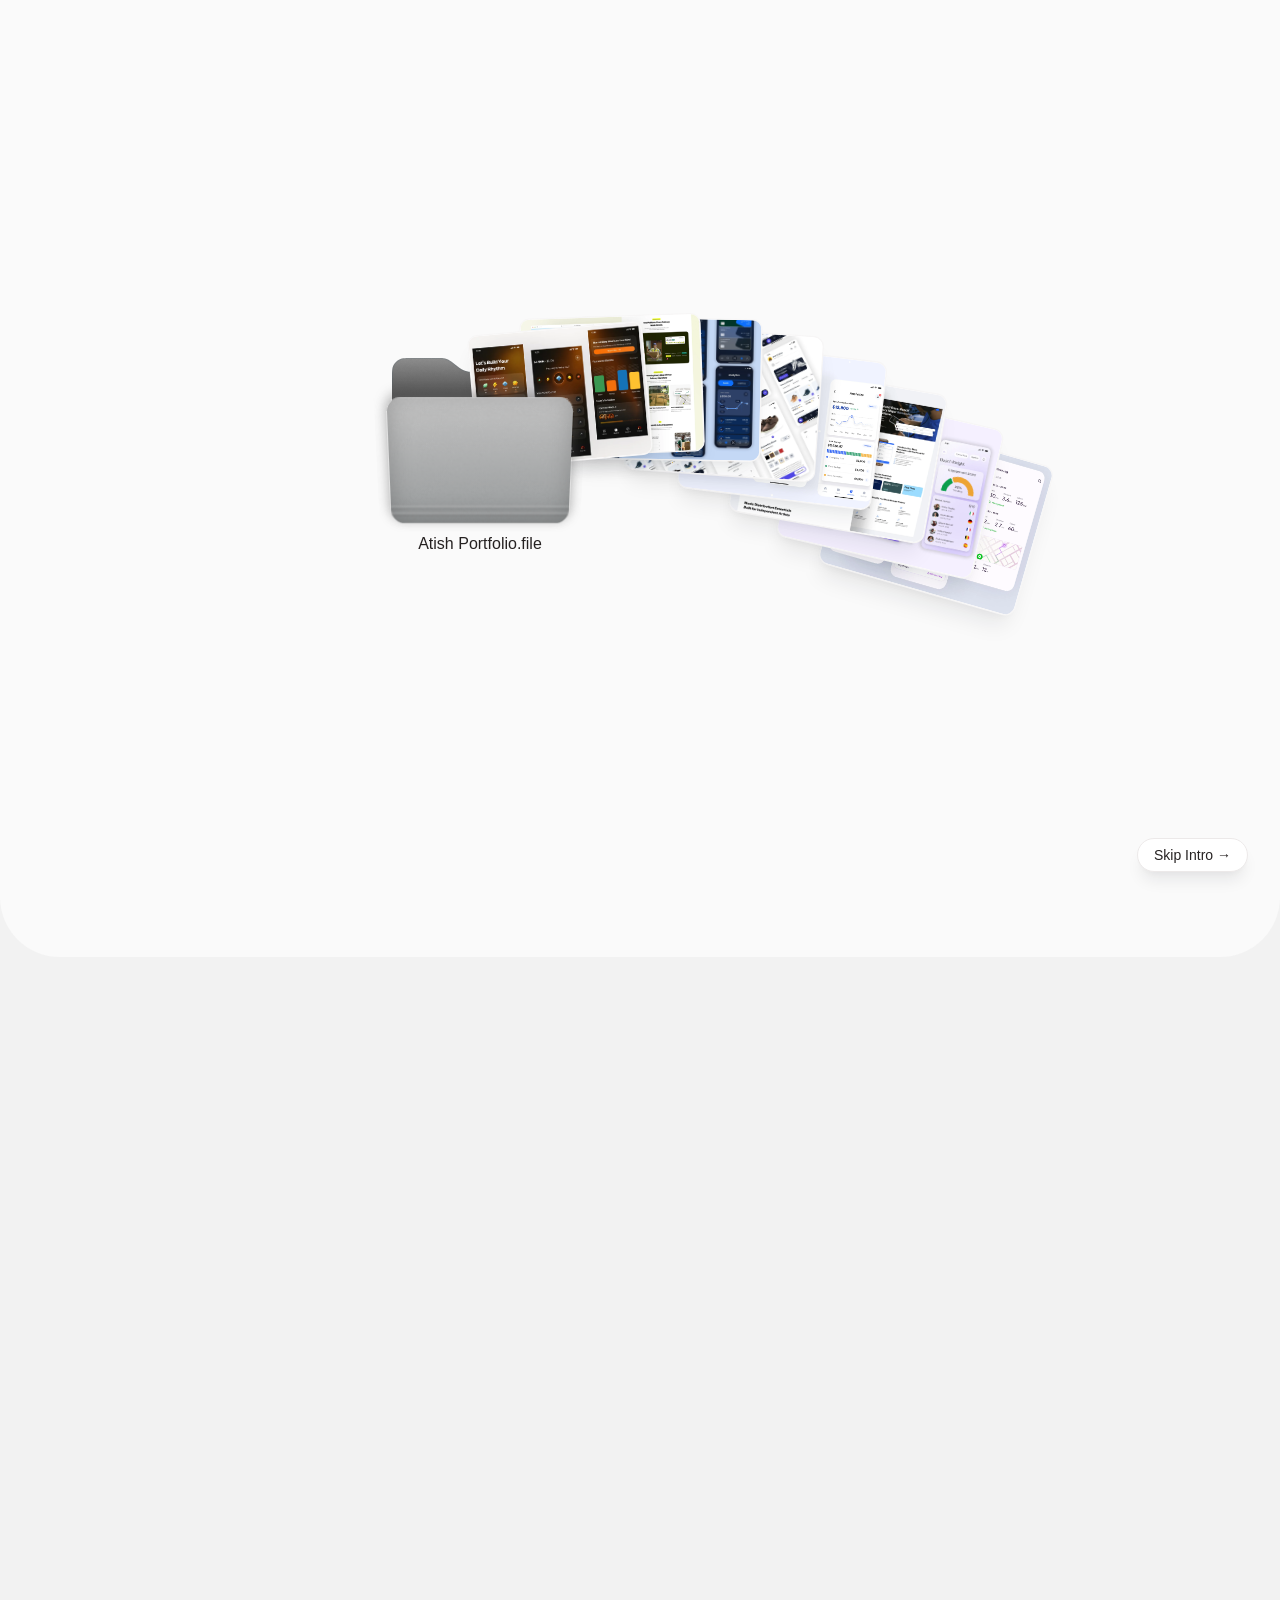
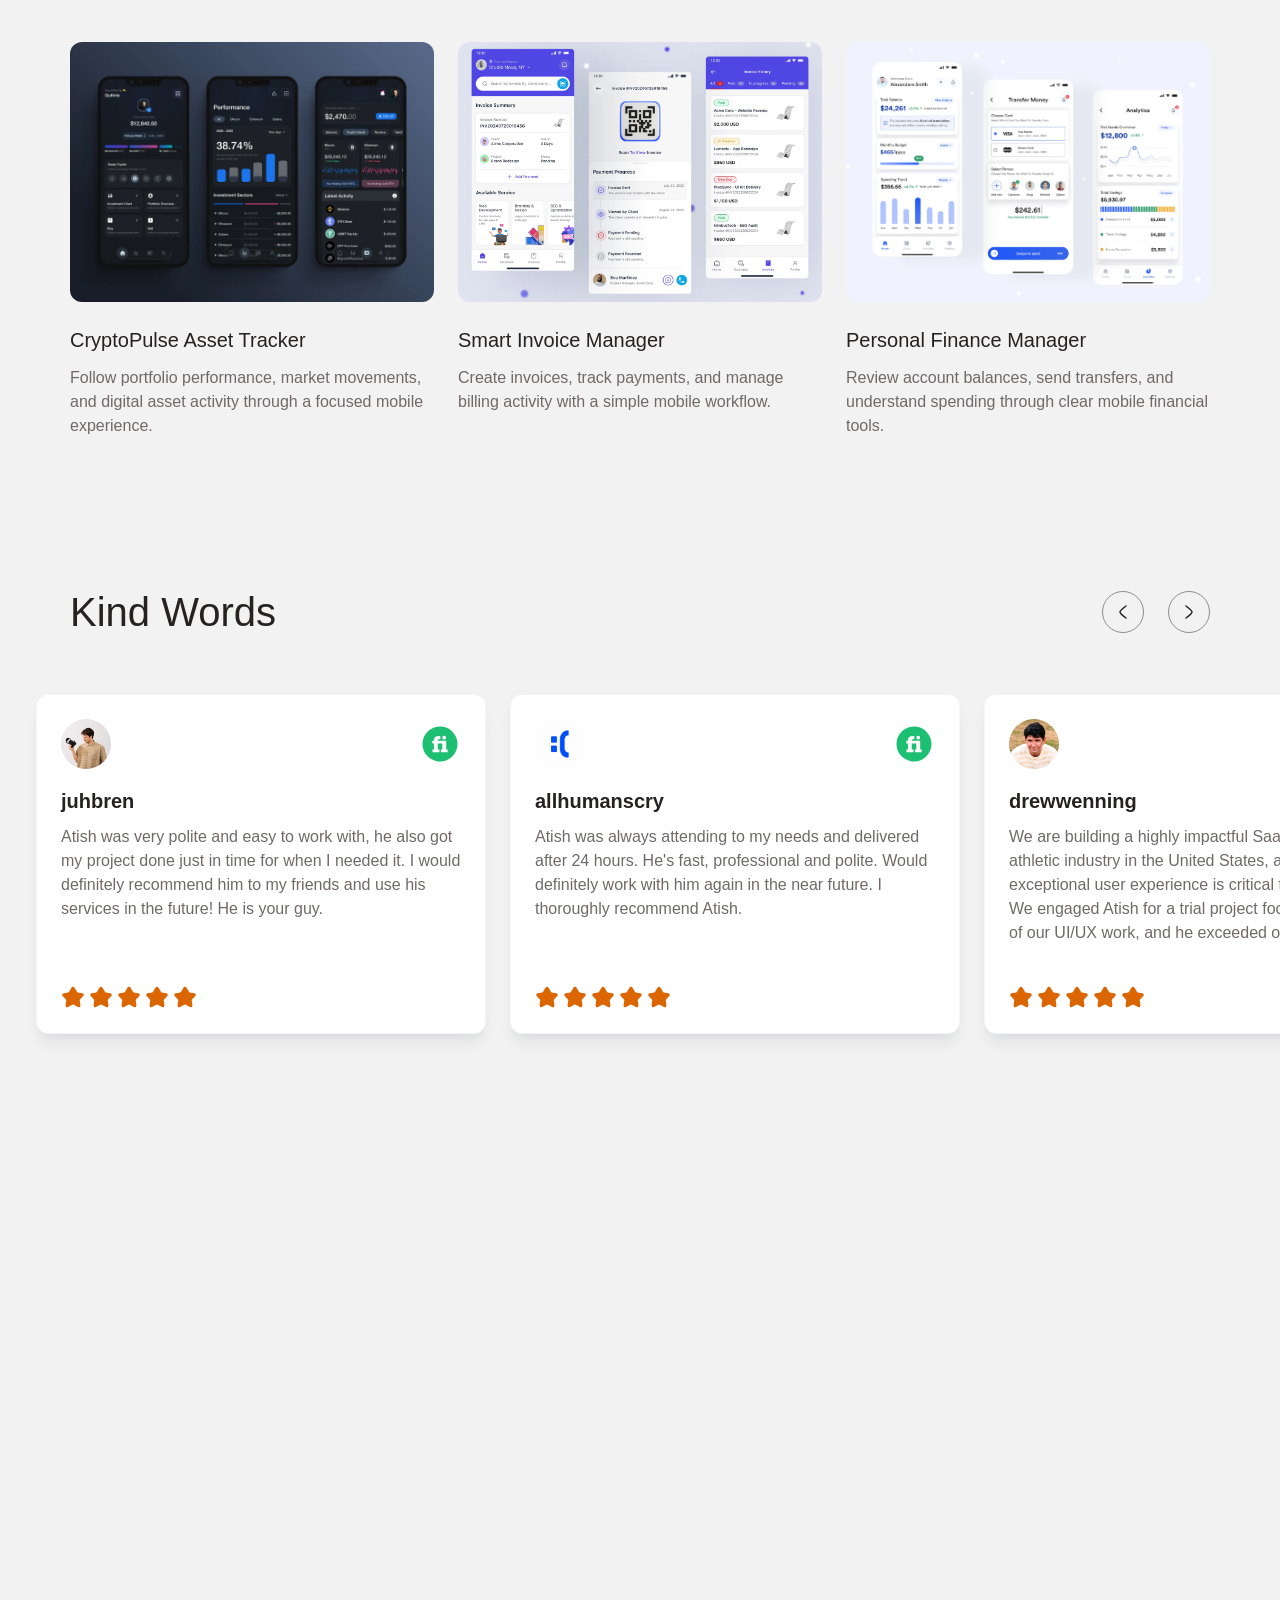
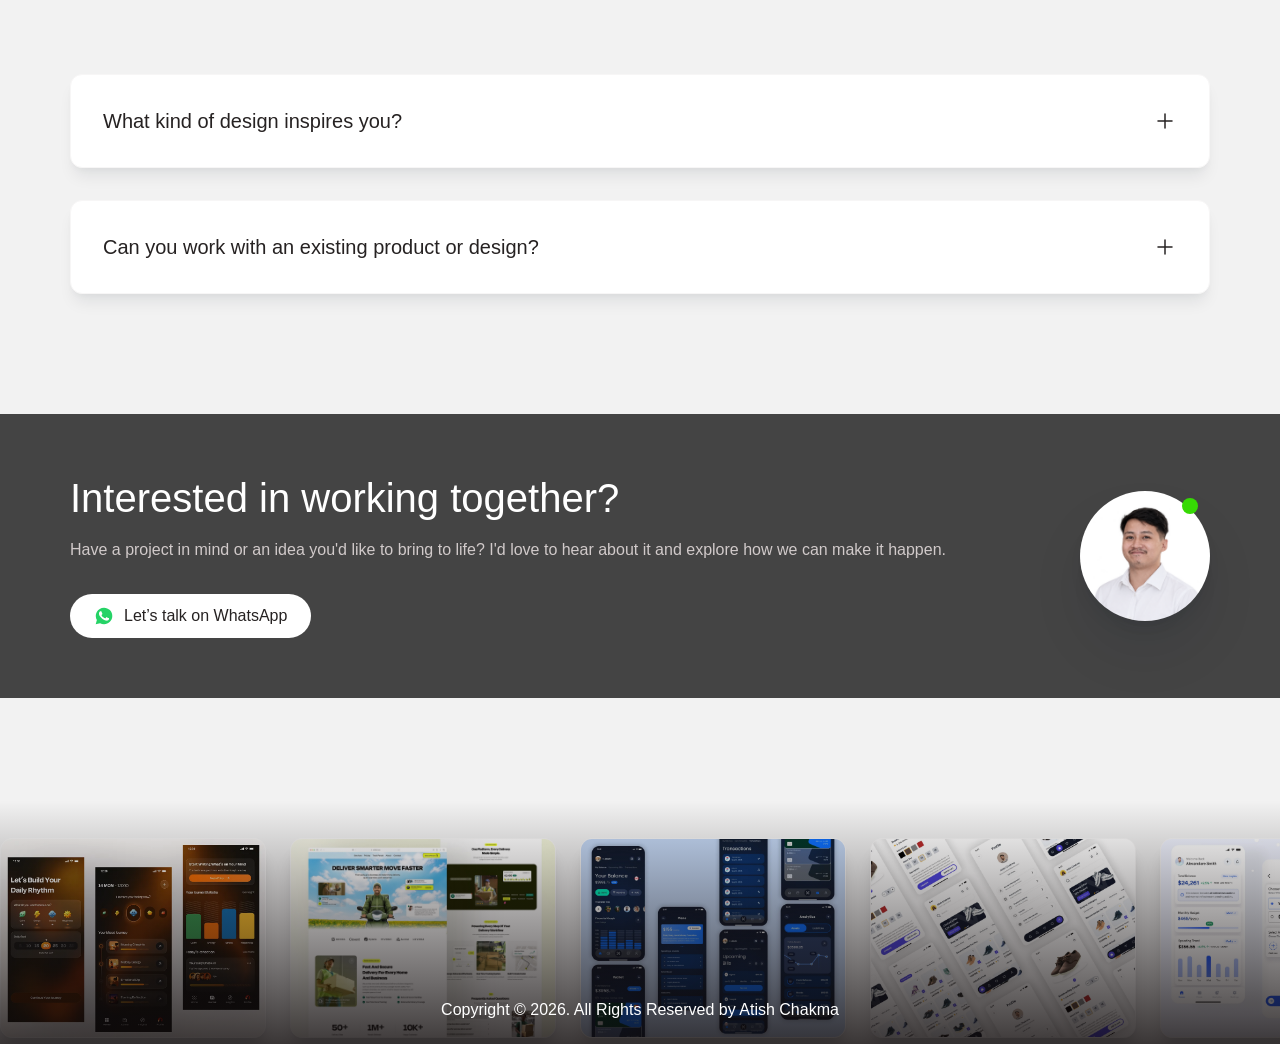
==== commit 1a4b8c8c: "Update portfolio" ====
--- a/index.html
+++ b/index.html
@@ -701,10 +701,10 @@
             cursor.classList.remove('is-clicking');
             folderUnit.classList.remove('is-clicked');
             folderUnit.classList.add('is-fanned');
-          }, 760),
+          }, 840),
           setTimeout(() => {
             startDotTransition();
-          }, 2150)
+          }, 2450)
         );
 
         if (skipBtn) {
--- a/style.css
+++ b/style.css
@@ -172,7 +172,8 @@
   display: flex;
   flex-direction: column;
   align-items: center;
-  transition: transform 0.72s cubic-bezier(0.22, 1, 0.36, 1);
+  will-change: transform;
+  transition: transform 0.95s cubic-bezier(0.45, 0, 0.2, 1);
 }
 
 .folder-unit.is-clicked {
@@ -289,42 +290,42 @@
 /* Cascading fan arc matching Figma #9:206 -> #9:306 */
 .folder-unit.is-fanned .fan-card-1 {
   transform: translate(80px, -46px) scale(1.22) rotate(-5deg);
-  transition-delay: 0.18s;
+  transition-delay: 0.28s;
   z-index: 8;
 }
 .folder-unit.is-fanned .fan-card-2 {
   transform: translate(132px, -56px) scale(1.26) rotate(-2deg);
-  transition-delay: 0.26s;
+  transition-delay: 0.36s;
   z-index: 7;
 }
 .folder-unit.is-fanned .fan-card-3 {
   transform: translate(188px, -52px) scale(1.3) rotate(1deg);
-  transition-delay: 0.34s;
+  transition-delay: 0.44s;
   z-index: 6;
 }
 .folder-unit.is-fanned .fan-card-4 {
   transform: translate(244px, -38px) scale(1.33) rotate(4deg);
-  transition-delay: 0.42s;
+  transition-delay: 0.52s;
   z-index: 5;
 }
 .folder-unit.is-fanned .fan-card-5 {
   transform: translate(302px, -16px) scale(1.36) rotate(7deg);
-  transition-delay: 0.5s;
+  transition-delay: 0.6s;
   z-index: 4;
 }
 .folder-unit.is-fanned .fan-card-6 {
   transform: translate(358px, 12px) scale(1.38) rotate(10deg);
-  transition-delay: 0.58s;
+  transition-delay: 0.68s;
   z-index: 3;
 }
 .folder-unit.is-fanned .fan-card-7 {
   transform: translate(410px, 42px) scale(1.4) rotate(13deg);
-  transition-delay: 0.66s;
+  transition-delay: 0.76s;
   z-index: 2;
 }
 .folder-unit.is-fanned .fan-card-8 {
   transform: translate(456px, 74px) scale(1.42) rotate(16deg);
-  transition-delay: 0.74s;
+  transition-delay: 0.84s;
   z-index: 1;
 }
 
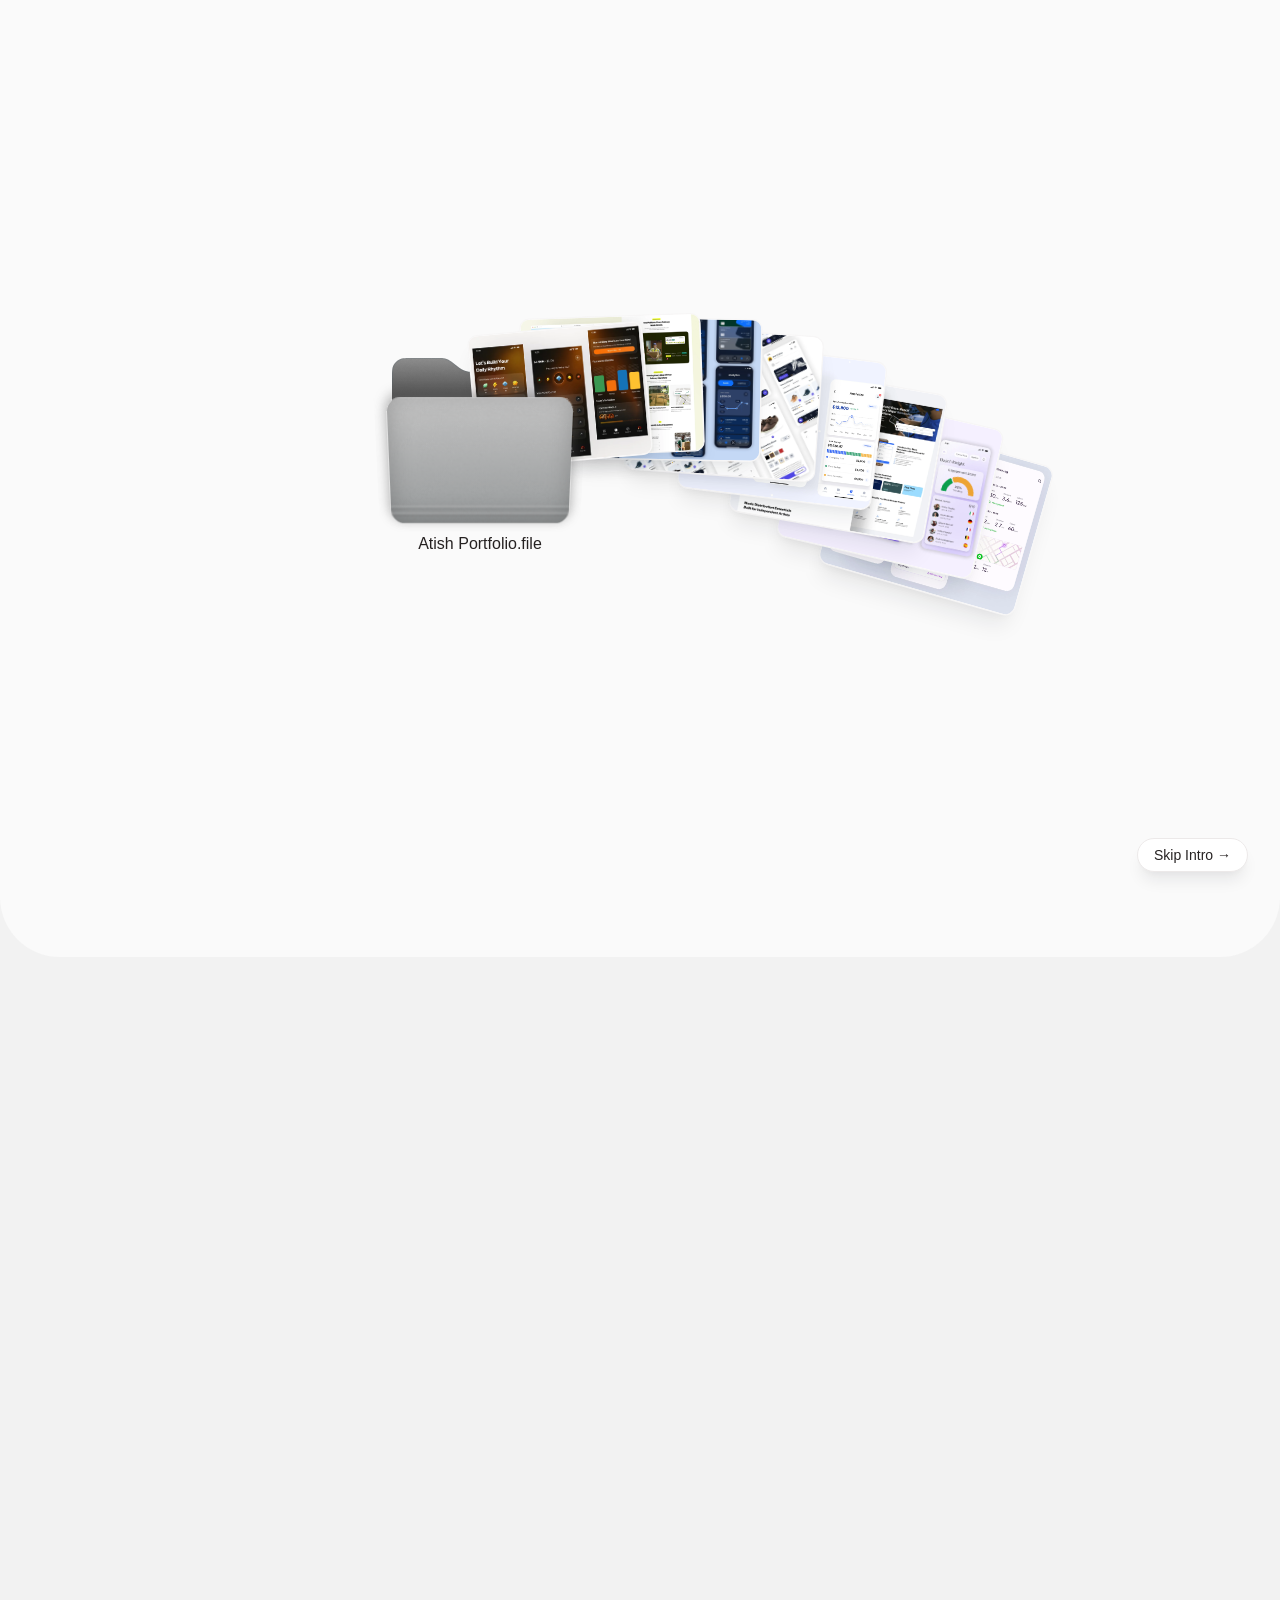
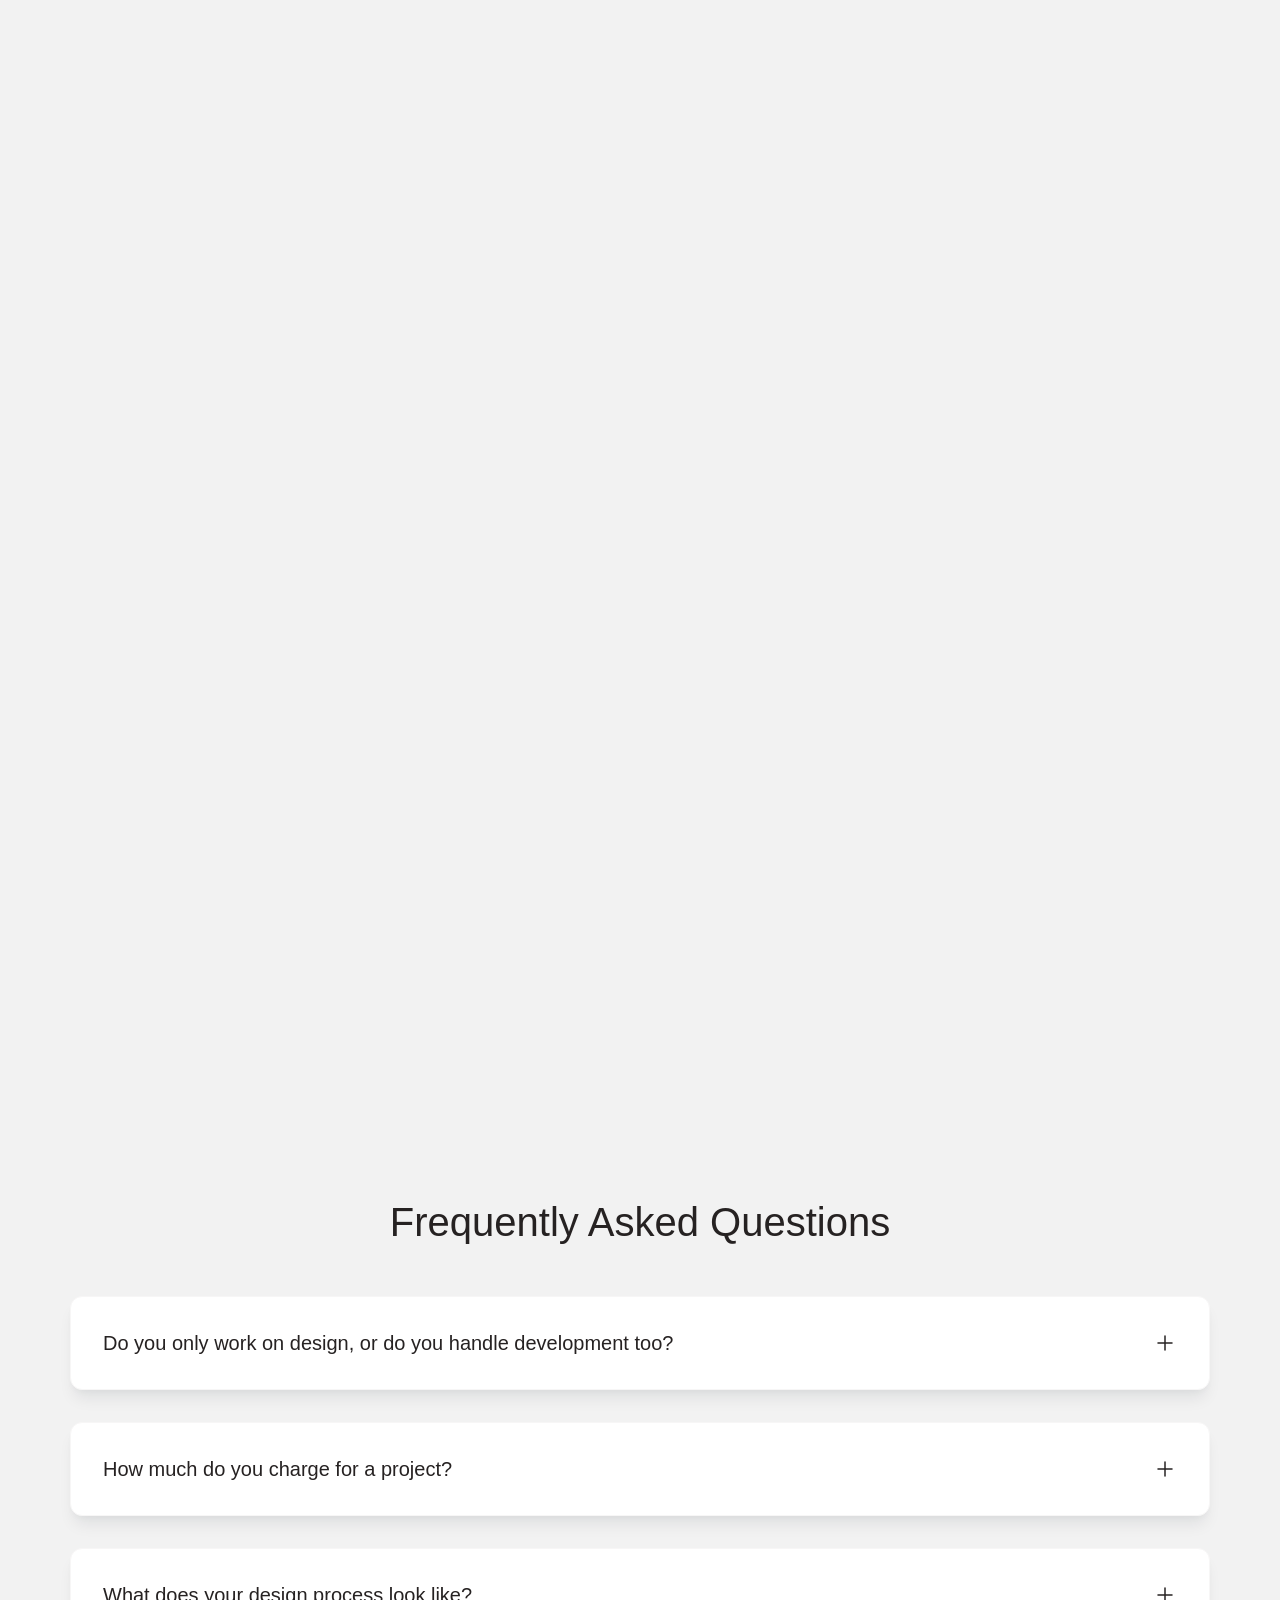
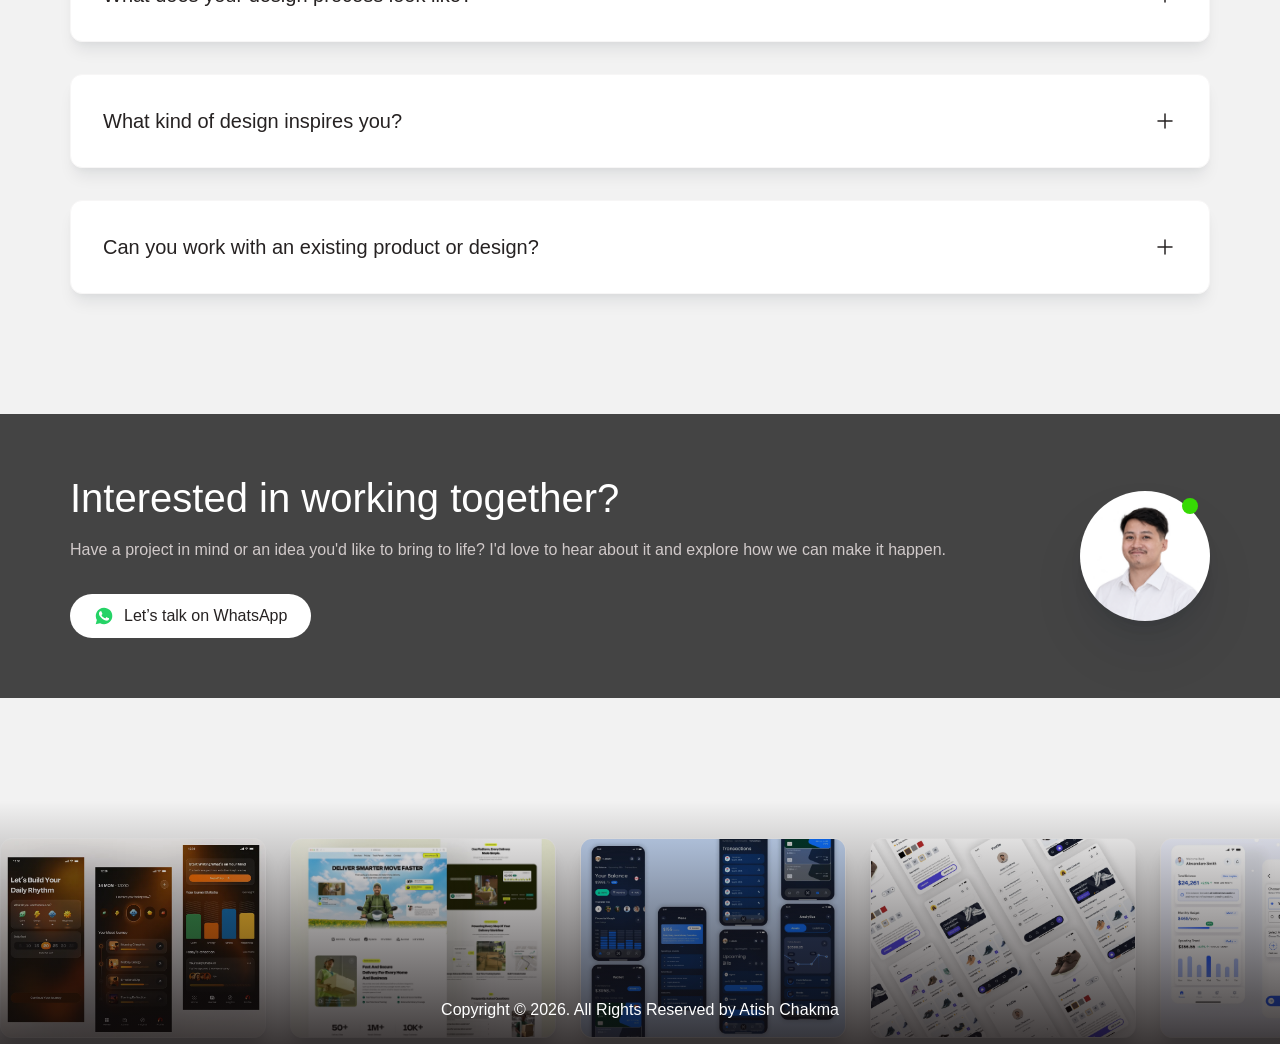
==== commit 34bade3f: "Update portfolio" ====
--- a/index.html
+++ b/index.html
@@ -656,18 +656,44 @@
 
       const hasSkipHash = ['#home', '#works', '#testimonial', '#faq'].includes(window.location.hash);
       let skipFromStorage = false;
+      let savedScrollY = null;
       try {
         skipFromStorage = sessionStorage.getItem('skipIntro') === '1';
+        savedScrollY = sessionStorage.getItem('returnScrollY');
         sessionStorage.removeItem('skipIntro');
+        sessionStorage.removeItem('returnScrollY');
       } catch (e) {}
-      const cameFromProject = /project-\d+\.html/i.test(document.referrer || '');
+      const cameFromProject = /project-\d+\.html|about\.html/i.test(document.referrer || '');
+      const navEntries = performance.getEntriesByType ? performance.getEntriesByType('navigation') : [];
+      const isBackForward = navEntries.length > 0 && navEntries[0].type === 'back_forward';
+
+      // Save state before leaving index.html (so mobile/browser Back button returns to exact scroll position without onboarding)
+      document.querySelectorAll('.project-card, a[href="about.html"]').forEach((link) => {
+        link.addEventListener('click', () => {
+          try {
+            sessionStorage.setItem('skipIntro', '1');
+            sessionStorage.setItem('returnScrollY', String(window.scrollY));
+          } catch (e) {}
+        });
+      });
+
+      // Handle bfcache restore on Back button
+      window.addEventListener('pageshow', (e) => {
+        if (e.persisted && overlay) {
+          introFinished = true;
+          overlay.style.display = 'none';
+          body.classList.remove('onboarding-active');
+          body.classList.add('page-ready');
+          revealHeroContent();
+        }
+      });
 
       // Onboarding Choreography:
       // 1. Cursor glides quickly onto the folder (40ms -> 480ms)
       // 2. Cursor clicks folder + ripple (500ms)
       // 3. 8 mockups open one-by-one toward the right side (600ms -> 1500ms)
       // 4. #444444 dot expands full screen -> fades out smoothly -> Hero fades in (1520ms)
-      if (hasSkipHash || skipFromStorage || cameFromProject) {
+      if (hasSkipHash || skipFromStorage || cameFromProject || isBackForward) {
         introFinished = true;
         if (overlay) overlay.style.display = 'none';
         body.classList.remove('onboarding-active');
@@ -677,6 +703,11 @@
             history.replaceState(null, '', window.location.pathname + window.location.search);
           } catch (e) {}
           window.scrollTo(0, 0);
+        } else if (savedScrollY !== null && !hasSkipHash) {
+          const yPos = parseFloat(savedScrollY);
+          if (!Number.isNaN(yPos)) {
+            window.scrollTo(0, yPos);
+          }
         }
         requestAnimationFrame(() => {
           requestAnimationFrame(() => {
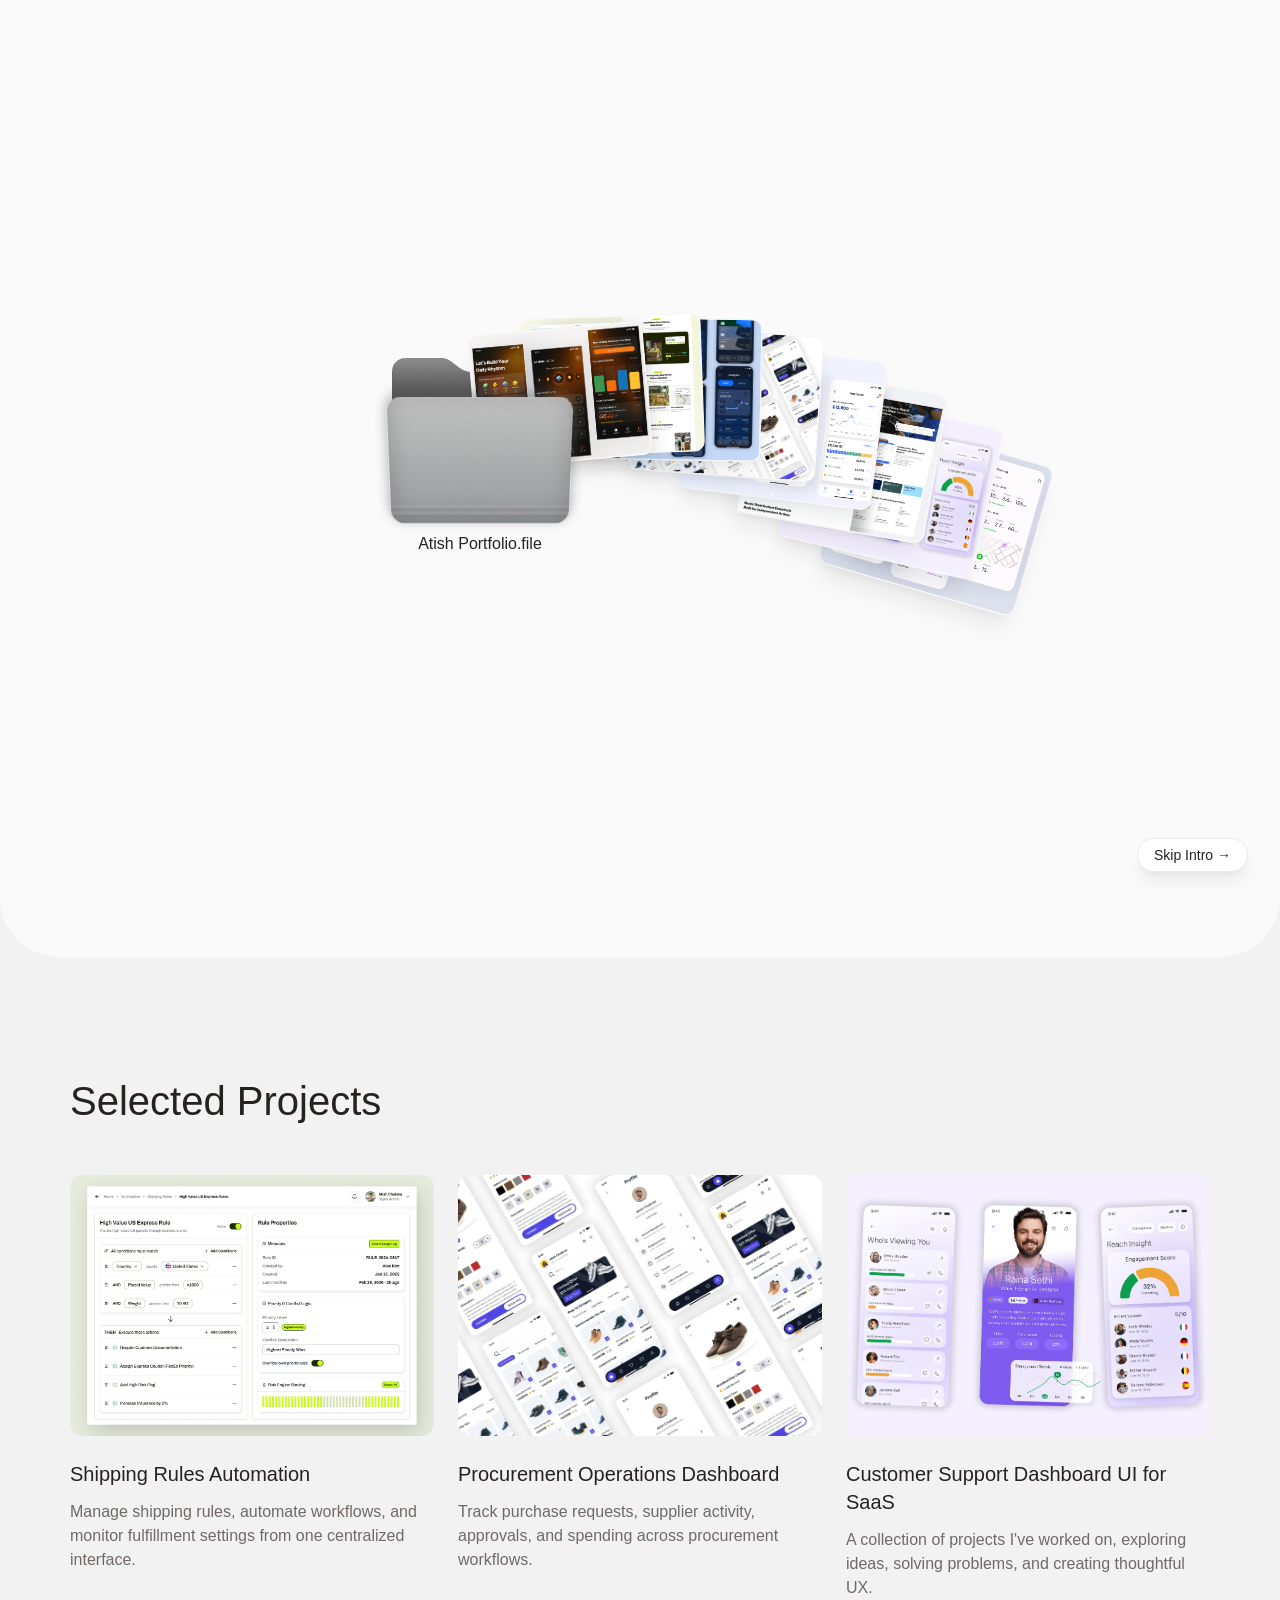
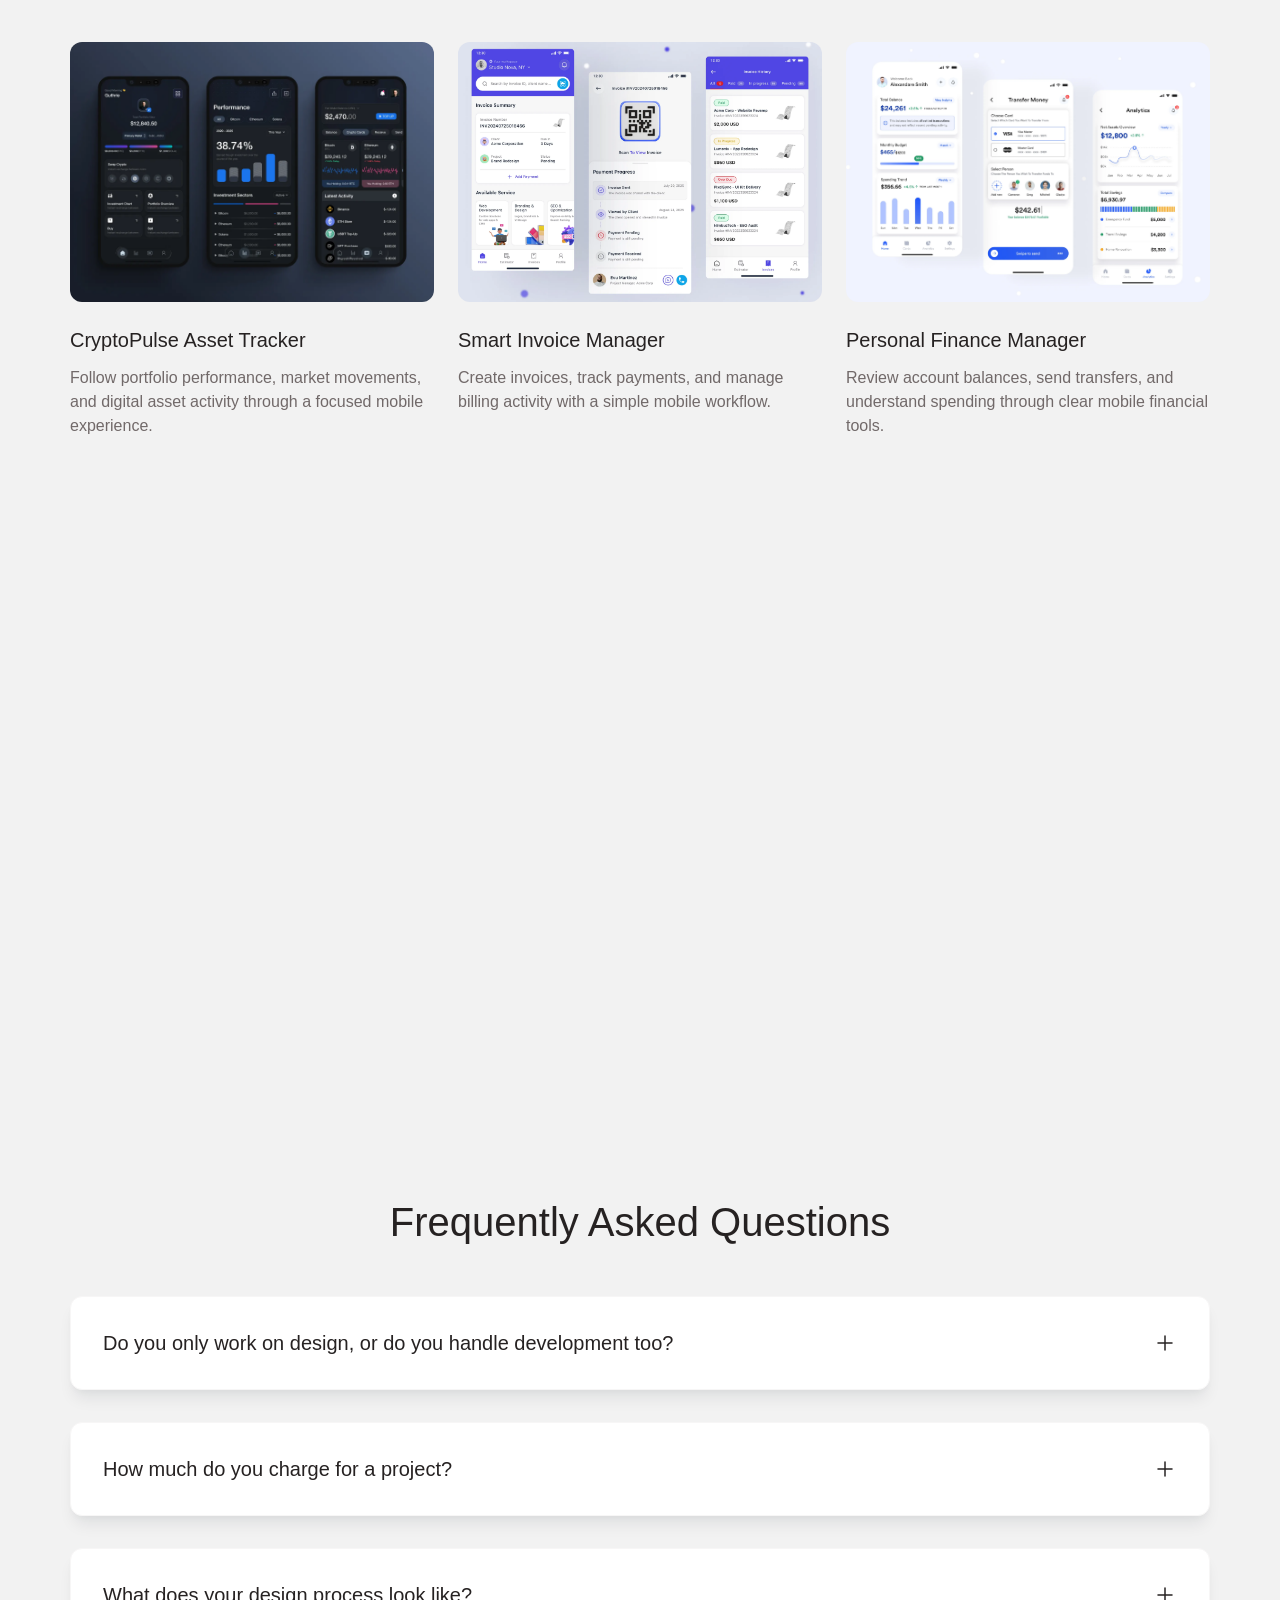
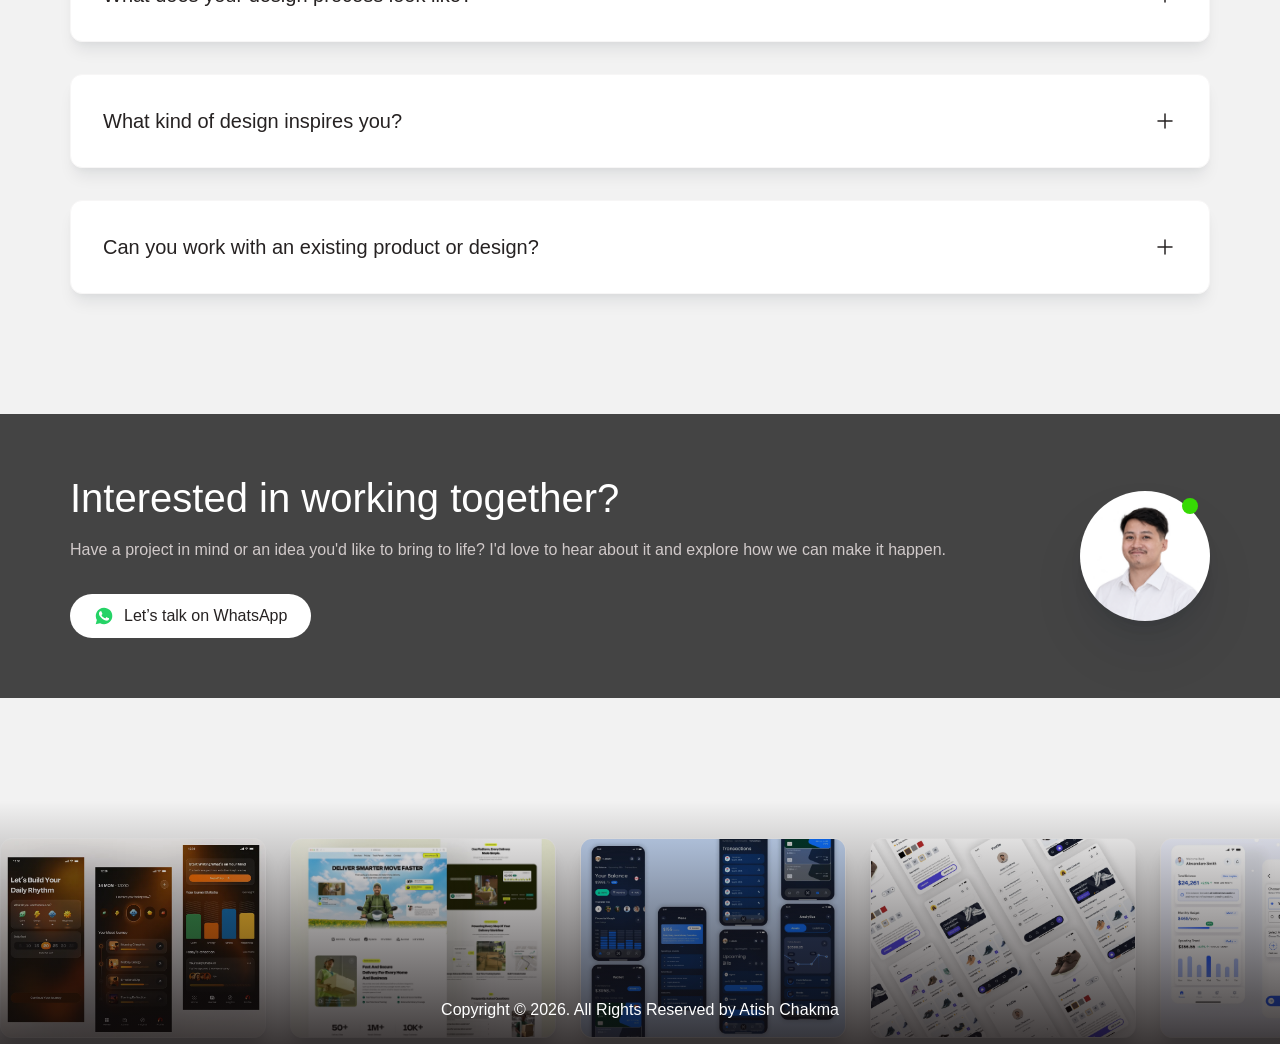
==== commit 9c5ca04c: "Update portfolio" ====
--- a/index.html
+++ b/index.html
@@ -654,16 +654,26 @@
         }, 320);
       }
 
+      const isHttp = window.location.protocol === 'http:' || window.location.protocol === 'https:';
+      if (isHttp && (window.location.pathname !== '/' || window.location.hash)) {
+        try {
+          history.replaceState(null, '', '/');
+        } catch (e) {}
+      }
+
       const hasSkipHash = ['#home', '#works', '#testimonial', '#faq'].includes(window.location.hash);
       let skipFromStorage = false;
       let savedScrollY = null;
+      let scrollToSection = null;
       try {
         skipFromStorage = sessionStorage.getItem('skipIntro') === '1';
         savedScrollY = sessionStorage.getItem('returnScrollY');
+        scrollToSection = sessionStorage.getItem('scrollToSection');
         sessionStorage.removeItem('skipIntro');
         sessionStorage.removeItem('returnScrollY');
+        sessionStorage.removeItem('scrollToSection');
       } catch (e) {}
-      const cameFromProject = /project-\d+\.html|about\.html/i.test(document.referrer || '');
+      const cameFromProject = /project-\d+\.html|about\.html|about-me|shipping-rules|procurement-operations|customer-support|cryptopulse|smart-invoice|personal-finance/i.test(document.referrer || '');
       const navEntries = performance.getEntriesByType ? performance.getEntriesByType('navigation') : [];
       const isBackForward = navEntries.length > 0 && navEntries[0].type === 'back_forward';
 
@@ -693,14 +703,22 @@
       // 2. Cursor clicks folder + ripple (500ms)
       // 3. 8 mockups open one-by-one toward the right side (600ms -> 1500ms)
       // 4. #444444 dot expands full screen -> fades out smoothly -> Hero fades in (1520ms)
-      if (hasSkipHash || skipFromStorage || cameFromProject || isBackForward) {
+      if (hasSkipHash || skipFromStorage || scrollToSection || cameFromProject || isBackForward) {
         introFinished = true;
         if (overlay) overlay.style.display = 'none';
         body.classList.remove('onboarding-active');
         body.classList.add('page-ready');
-        if (window.location.hash === '#home') {
+        if (scrollToSection) {
+          const targetEl = document.querySelector(scrollToSection);
+          if (targetEl) {
+            requestAnimationFrame(() => {
+              const targetY = targetEl.getBoundingClientRect().top + window.scrollY - 20;
+              window.scrollTo({ top: Math.max(0, targetY), behavior: 'smooth' });
+            });
+          }
+        } else if (window.location.hash === '#home') {
           try {
-            history.replaceState(null, '', window.location.pathname + window.location.search);
+            history.replaceState(null, '', isHttp ? '/' : (window.location.pathname + window.location.search));
           } catch (e) {}
           window.scrollTo(0, 0);
         } else if (savedScrollY !== null && !hasSkipHash) {
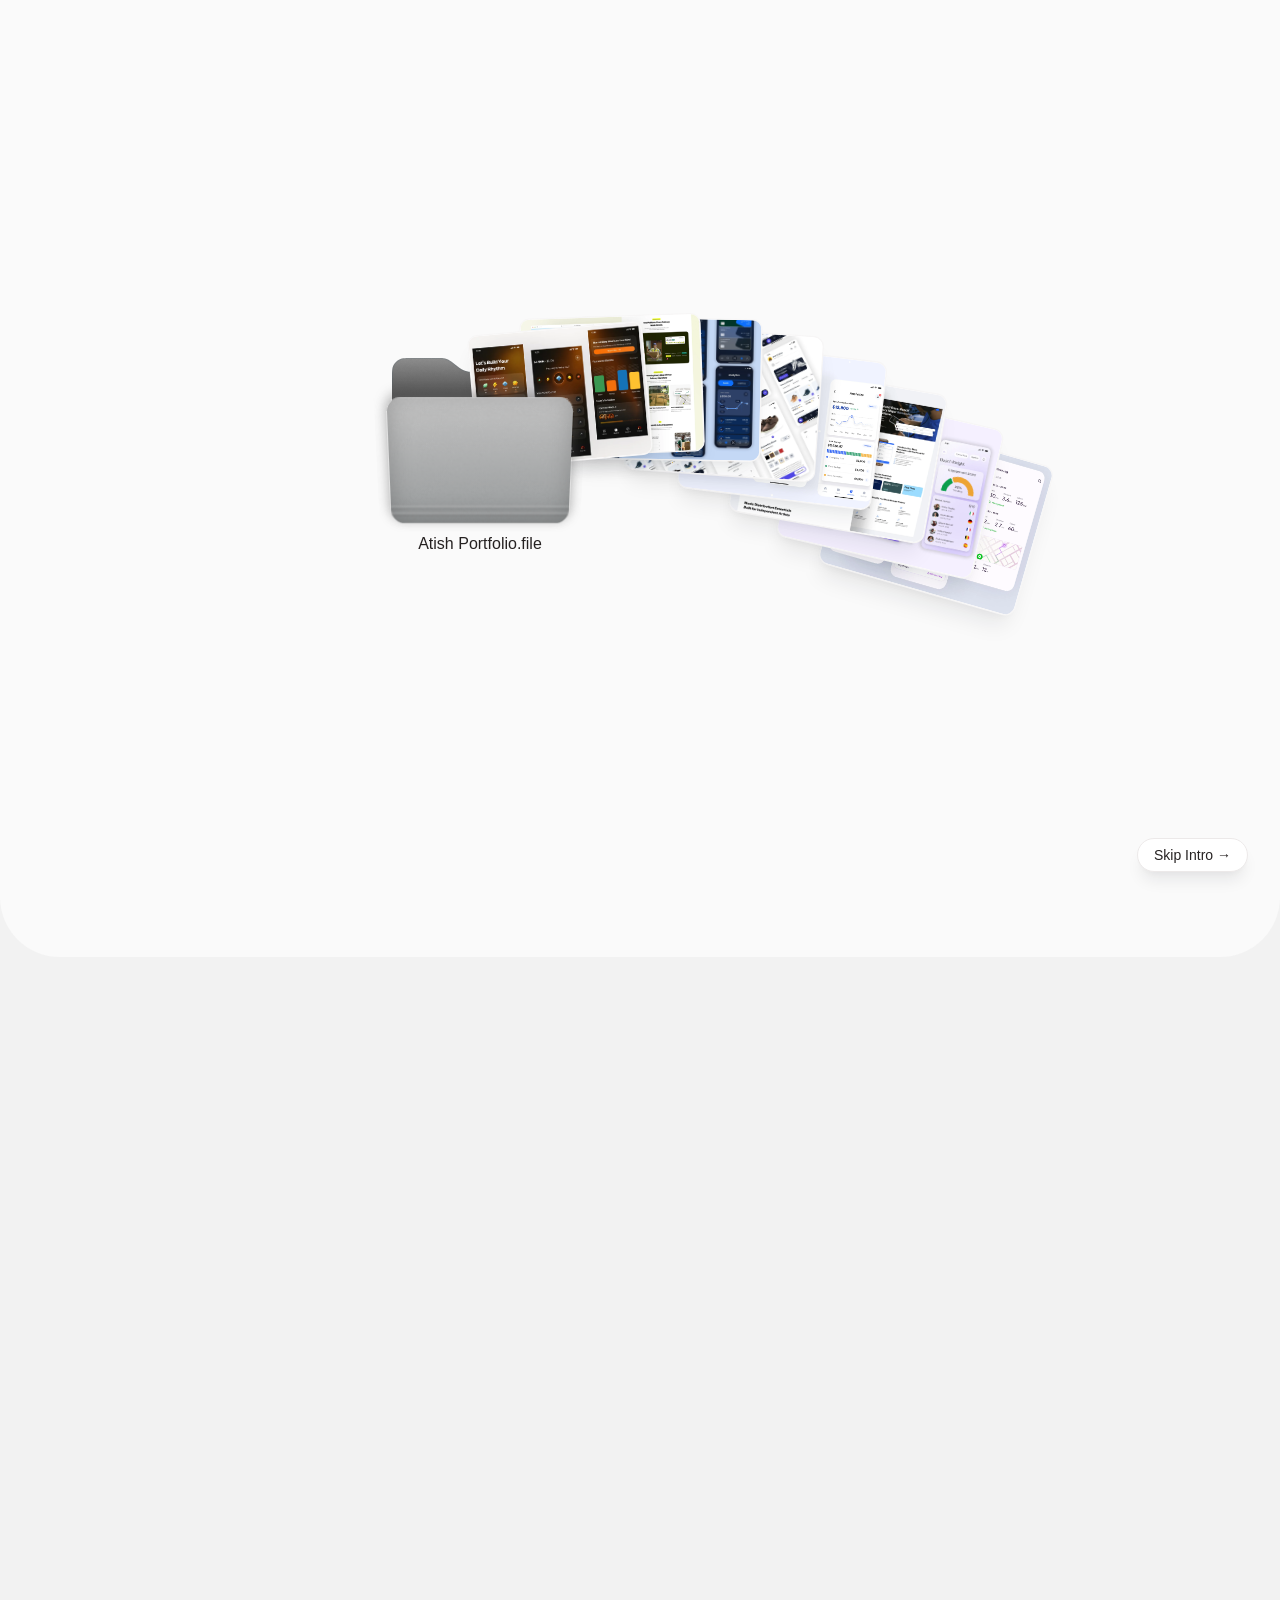
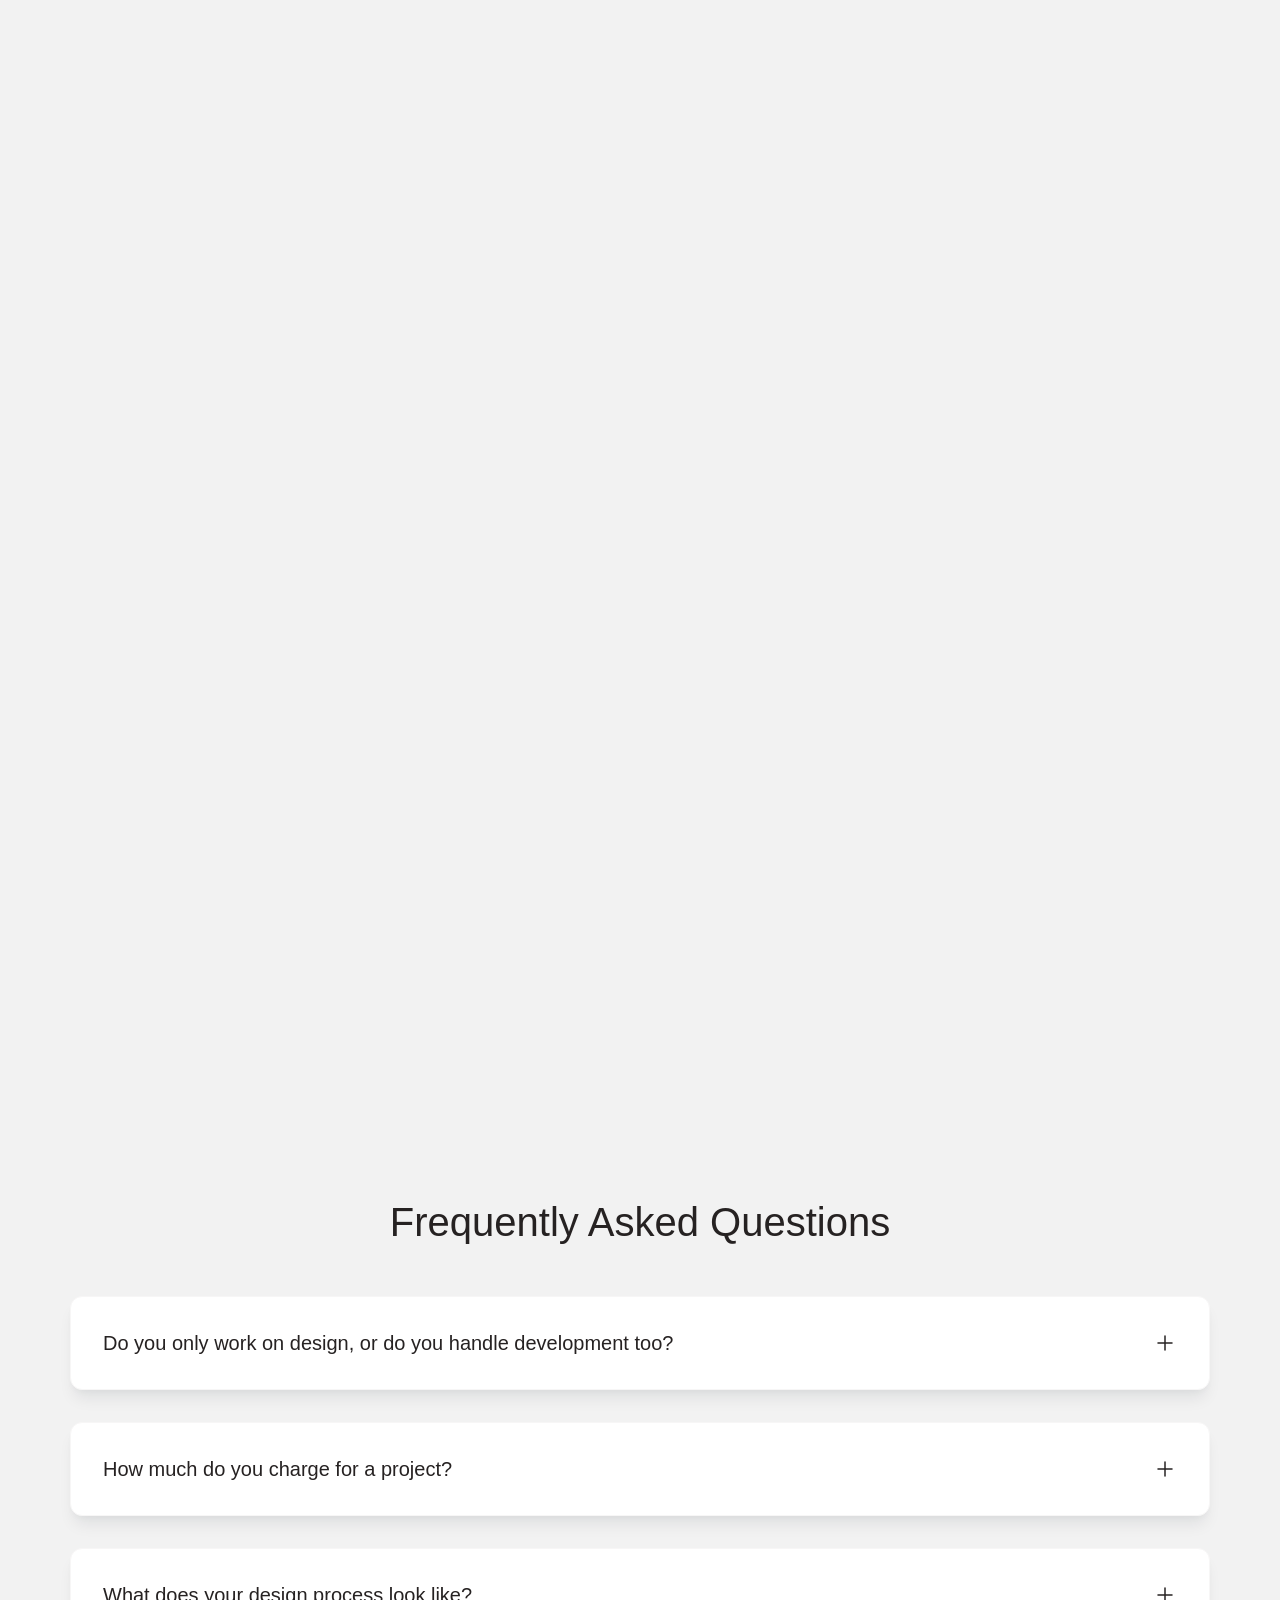
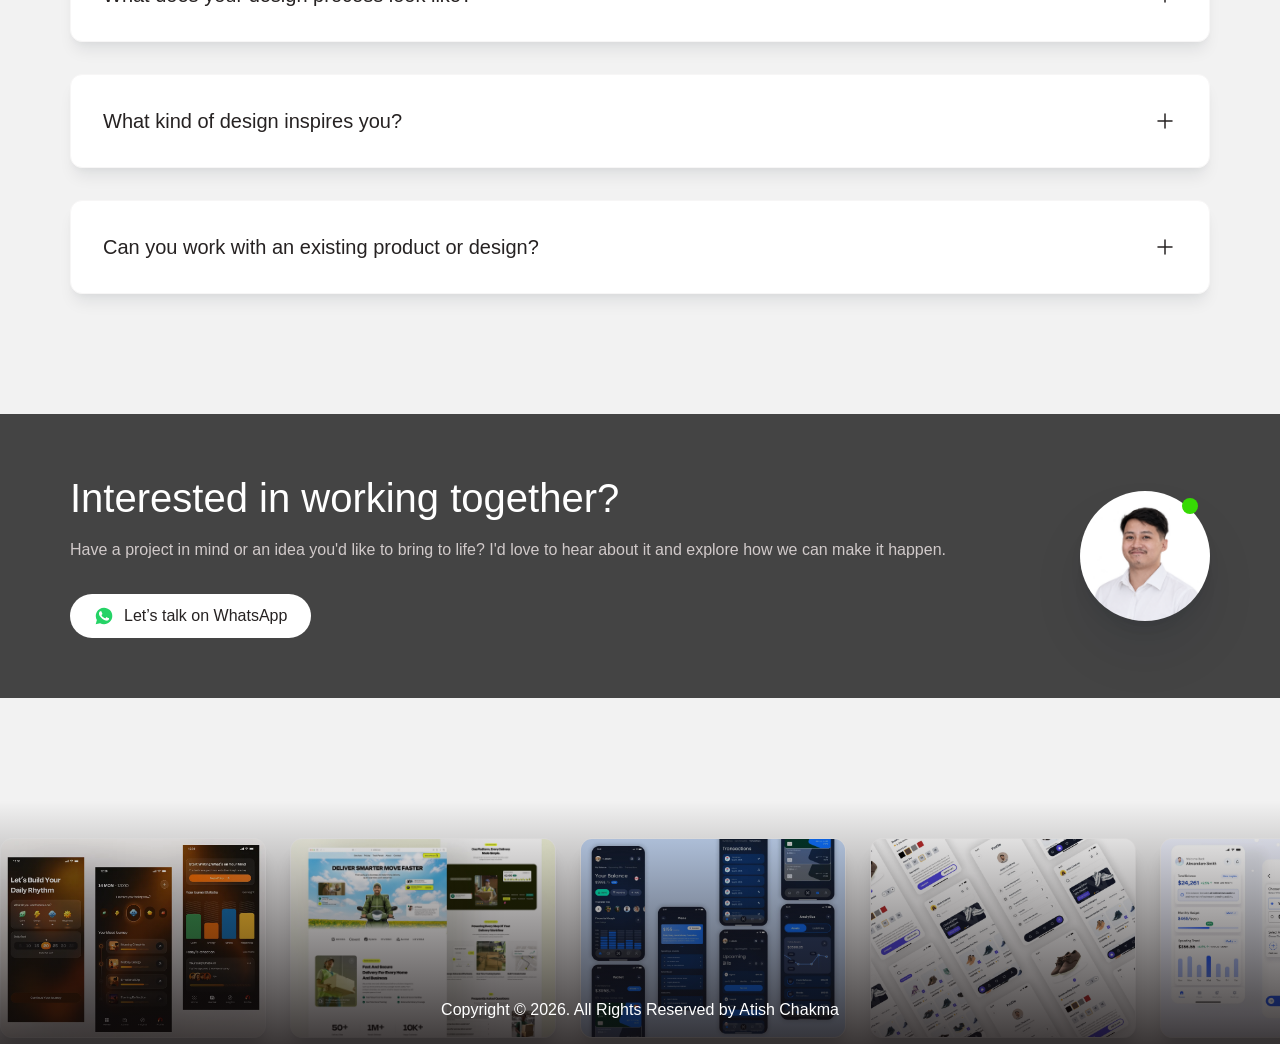
==== commit ac2f8b1c: "Fix canonical URLs and sitemap consistency" ====
--- a/index.html
+++ b/index.html
@@ -3,7 +3,56 @@
 <head>
   <meta charset="UTF-8" />
   <meta name="viewport" content="width=device-width, initial-scale=1.0" />
-  <title>Atish Portfolio</title>
+  <title>Atish Portfolio — Atish Chakma, UX Engineer</title>
+  <!-- SEO & Structured Data -->
+  <meta name="description" content="Portfolio of Atish Chakma, a UX Engineer bridging design and frontend development to craft intuitive SaaS platforms, web apps, and mobile experiences." />
+  <meta name="author" content="Atish Chakma" />
+  <meta name="robots" content="index, follow" />
+  <link rel="canonical" href="https://atish.work/" />
+  <meta property="og:type" content="website" />
+  <meta property="og:site_name" content="Atish Chakma — UX Engineer" />
+  <meta property="og:title" content="Atish Portfolio — Atish Chakma, UX Engineer" />
+  <meta property="og:description" content="Portfolio of Atish Chakma, a UX Engineer bridging design and frontend development to craft intuitive SaaS platforms, web apps, and mobile experiences." />
+  <meta property="og:url" content="https://atish.work/" />
+  <meta property="og:image" content="https://atish.work/assets/profile-photo.png" />
+  <meta property="og:image:alt" content="Atish Chakma — UX Engineer" />
+  <meta name="twitter:card" content="summary_large_image" />
+  <meta name="twitter:title" content="Atish Portfolio — Atish Chakma, UX Engineer" />
+  <meta name="twitter:description" content="Portfolio of Atish Chakma, a UX Engineer bridging design and frontend development to craft intuitive SaaS platforms, web apps, and mobile experiences." />
+  <meta name="twitter:image" content="https://atish.work/assets/profile-photo.png" />
+  <script type="application/ld+json">
+{
+  "@context": "https://schema.org",
+  "@graph": [
+    {
+      "@type": "WebSite",
+      "@id": "https://atish.work/#website",
+      "url": "https://atish.work/",
+      "name": "Atish Portfolio",
+      "description": "Portfolio of Atish Chakma, UX Engineer",
+      "publisher": {
+        "@id": "https://atish.work/#person"
+      }
+    },
+    {
+      "@type": "Person",
+      "@id": "https://atish.work/#person",
+      "name": "Atish Chakma",
+      "jobTitle": "UX Engineer",
+      "url": "https://atish.work/",
+      "image": "https://atish.work/assets/profile-photo.png",
+      "description": "UX Engineer focused on bridging the gap between design and development to create intuitive, functional, and user friendly digital experiences.",
+      "sameAs": [
+        "https://dribbble.com/AtishUX",
+        "https://www.linkedin.com/in/uxatish/",
+        "https://www.facebook.com/uxatish",
+        "https://www.fiverr.com/s/P4wNdgx"
+      ]
+    }
+  ]
+}
+  </script>
+  <!-- /SEO & Structured Data -->
   <link rel="icon" type="image/svg+xml" href="assets/favicon.svg" />
   <link rel="apple-touch-icon" href="assets/profile-photo.png" />
   <link rel="stylesheet" href="style.css" />
@@ -58,7 +107,7 @@
           <a href="#works">Works</a>
           <a href="#testimonial">Testimonial</a>
           <a href="#faq">FAQ</a>
-          <a href="about.html">About Me</a>
+          <a href="/about-me">About Me</a>
         </nav>
 
         <a href="#resume" class="resume-link">
@@ -87,7 +136,7 @@
           <a href="#works">Works</a>
           <a href="#testimonial">Testimonial</a>
           <a href="#faq">FAQ</a>
-          <a href="about.html">About Me</a>
+          <a href="/about-me">About Me</a>
         </nav>
 
         <a href="#resume" class="resume-link">
@@ -108,7 +157,7 @@
       <a href="#works" class="mobile-nav-item">Works</a>
       <a href="#testimonial" class="mobile-nav-item">Testimonial</a>
       <a href="#faq" class="mobile-nav-item">FAQ</a>
-      <a href="about.html" class="mobile-nav-item">About Me</a>
+      <a href="/about-me" class="mobile-nav-item">About Me</a>
       <a href="#resume" class="resume-link mobile-resume">
         <img src="assets/icon-download.svg" alt="" width="24" height="24" />
         <span>Download Resume</span>
@@ -678,7 +727,7 @@
       const isBackForward = navEntries.length > 0 && navEntries[0].type === 'back_forward';
 
       // Save state before leaving index.html (so mobile/browser Back button returns to exact scroll position without onboarding)
-      document.querySelectorAll('.project-card, a[href="about.html"]').forEach((link) => {
+      document.querySelectorAll('.project-card, a[href="about.html"], a[href="/about-me"]').forEach((link) => {
         link.addEventListener('click', () => {
           try {
             sessionStorage.setItem('skipIntro', '1');
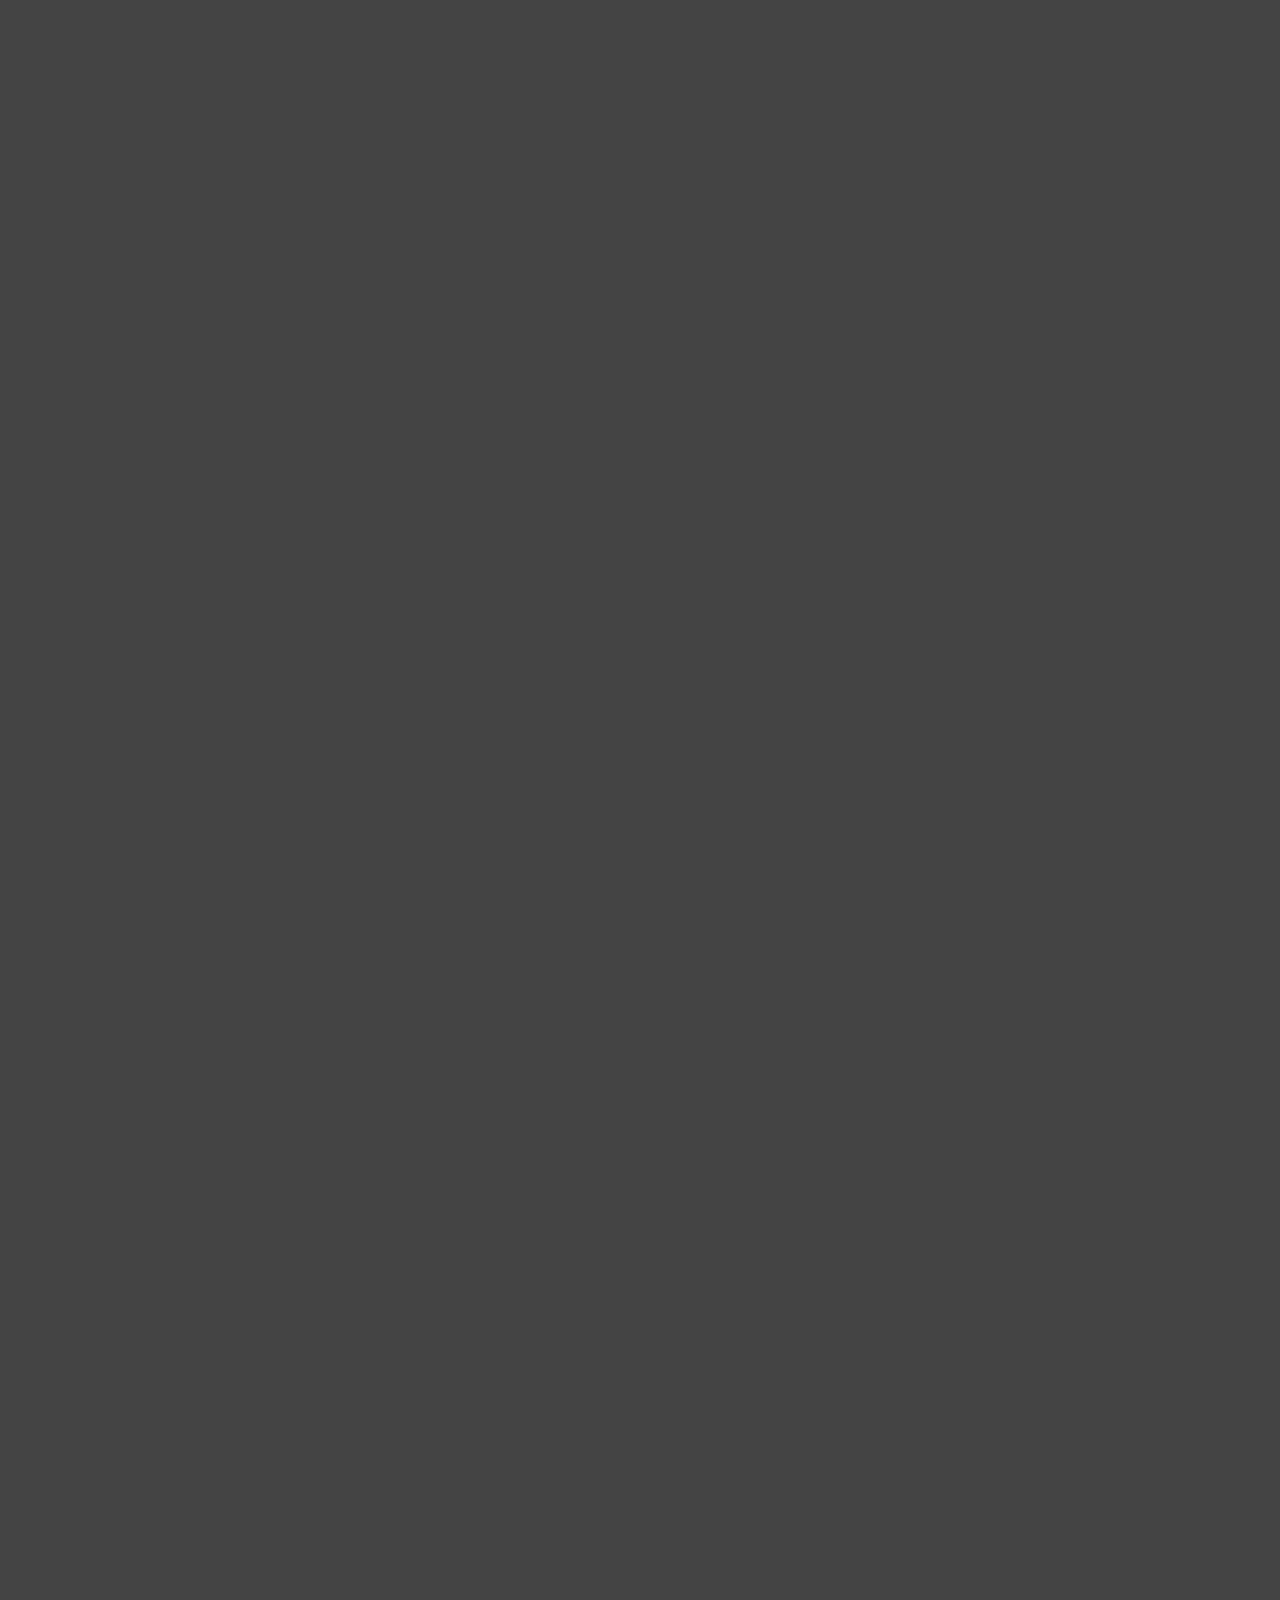
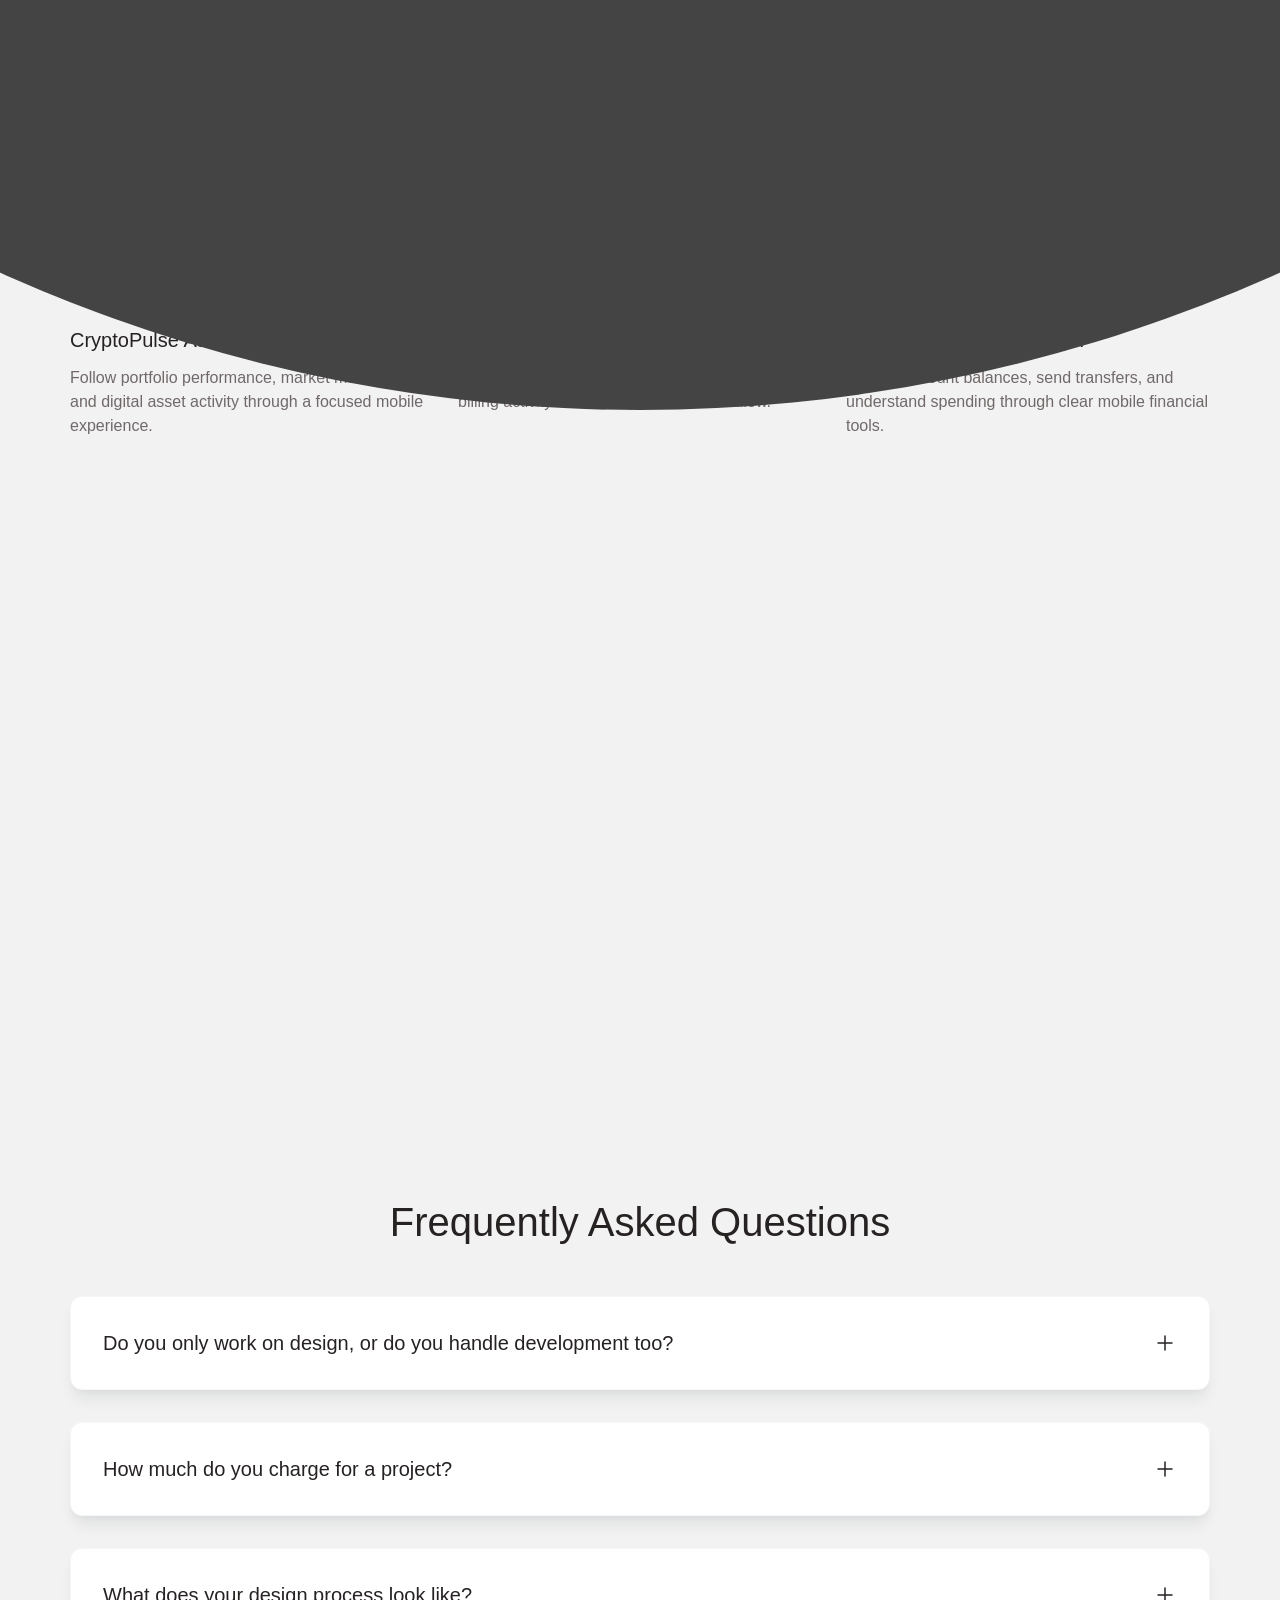
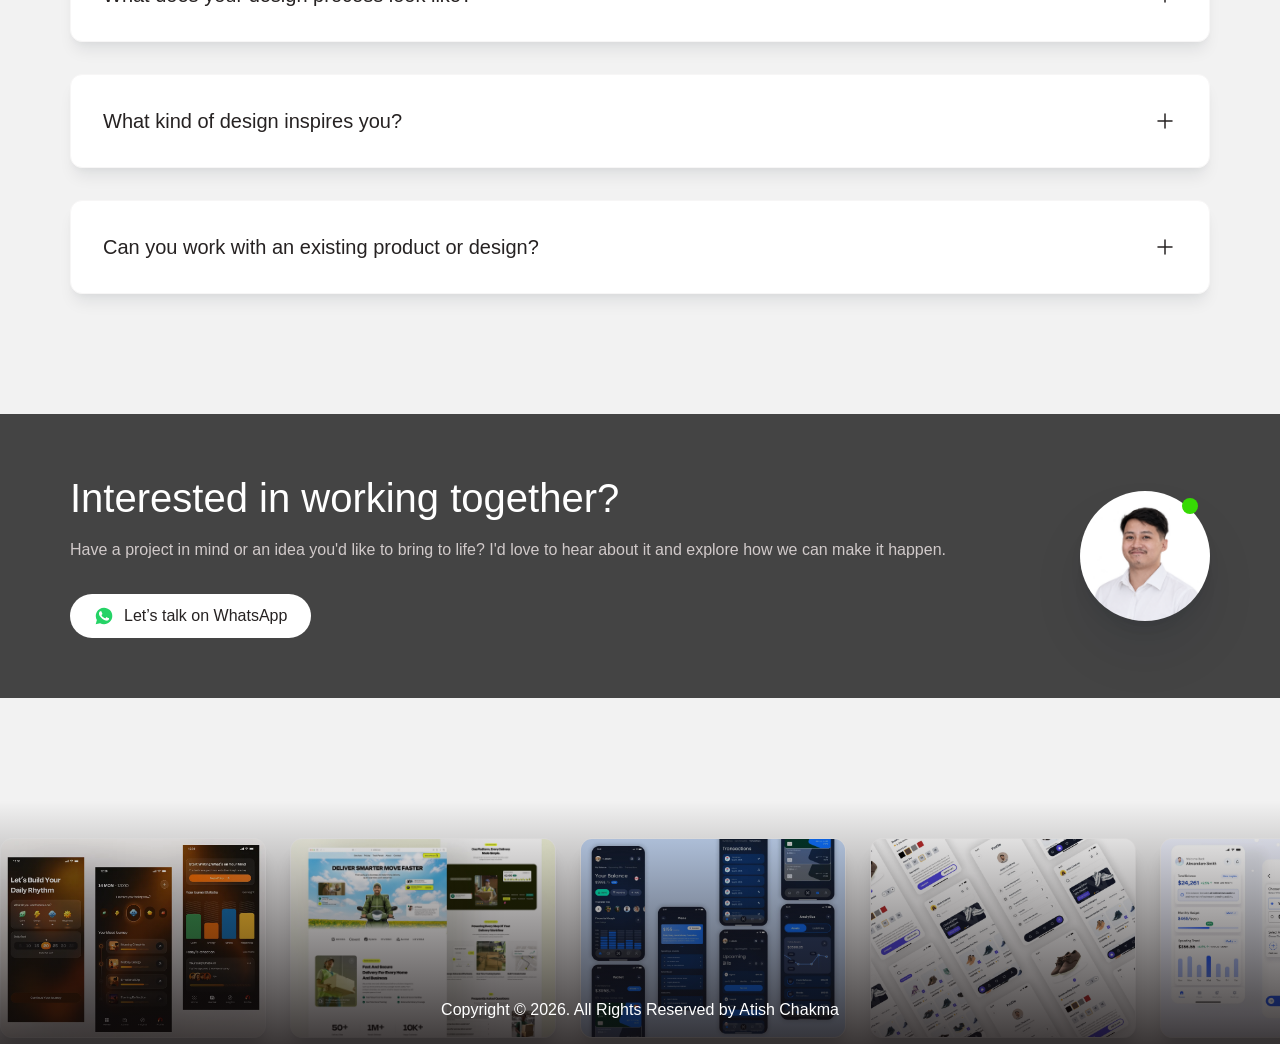
==== commit 4471afa1: "Revert "Fix canonical URLs and sitemap consistency" This reverts commit ac2f8b1c0a81d9f9d41c596e15f1" ====
--- a/index.html
+++ b/index.html
@@ -107,7 +107,7 @@
           <a href="#works">Works</a>
           <a href="#testimonial">Testimonial</a>
           <a href="#faq">FAQ</a>
-          <a href="/about-me">About Me</a>
+          <a href="about.html">About Me</a>
         </nav>
 
         <a href="#resume" class="resume-link">
@@ -136,7 +136,7 @@
           <a href="#works">Works</a>
           <a href="#testimonial">Testimonial</a>
           <a href="#faq">FAQ</a>
-          <a href="/about-me">About Me</a>
+          <a href="about.html">About Me</a>
         </nav>
 
         <a href="#resume" class="resume-link">
@@ -157,7 +157,7 @@
       <a href="#works" class="mobile-nav-item">Works</a>
       <a href="#testimonial" class="mobile-nav-item">Testimonial</a>
       <a href="#faq" class="mobile-nav-item">FAQ</a>
-      <a href="/about-me" class="mobile-nav-item">About Me</a>
+      <a href="about.html" class="mobile-nav-item">About Me</a>
       <a href="#resume" class="resume-link mobile-resume">
         <img src="assets/icon-download.svg" alt="" width="24" height="24" />
         <span>Download Resume</span>
@@ -727,7 +727,7 @@
       const isBackForward = navEntries.length > 0 && navEntries[0].type === 'back_forward';
 
       // Save state before leaving index.html (so mobile/browser Back button returns to exact scroll position without onboarding)
-      document.querySelectorAll('.project-card, a[href="about.html"], a[href="/about-me"]').forEach((link) => {
+      document.querySelectorAll('.project-card, a[href="about.html"]').forEach((link) => {
         link.addEventListener('click', () => {
           try {
             sessionStorage.setItem('skipIntro', '1');
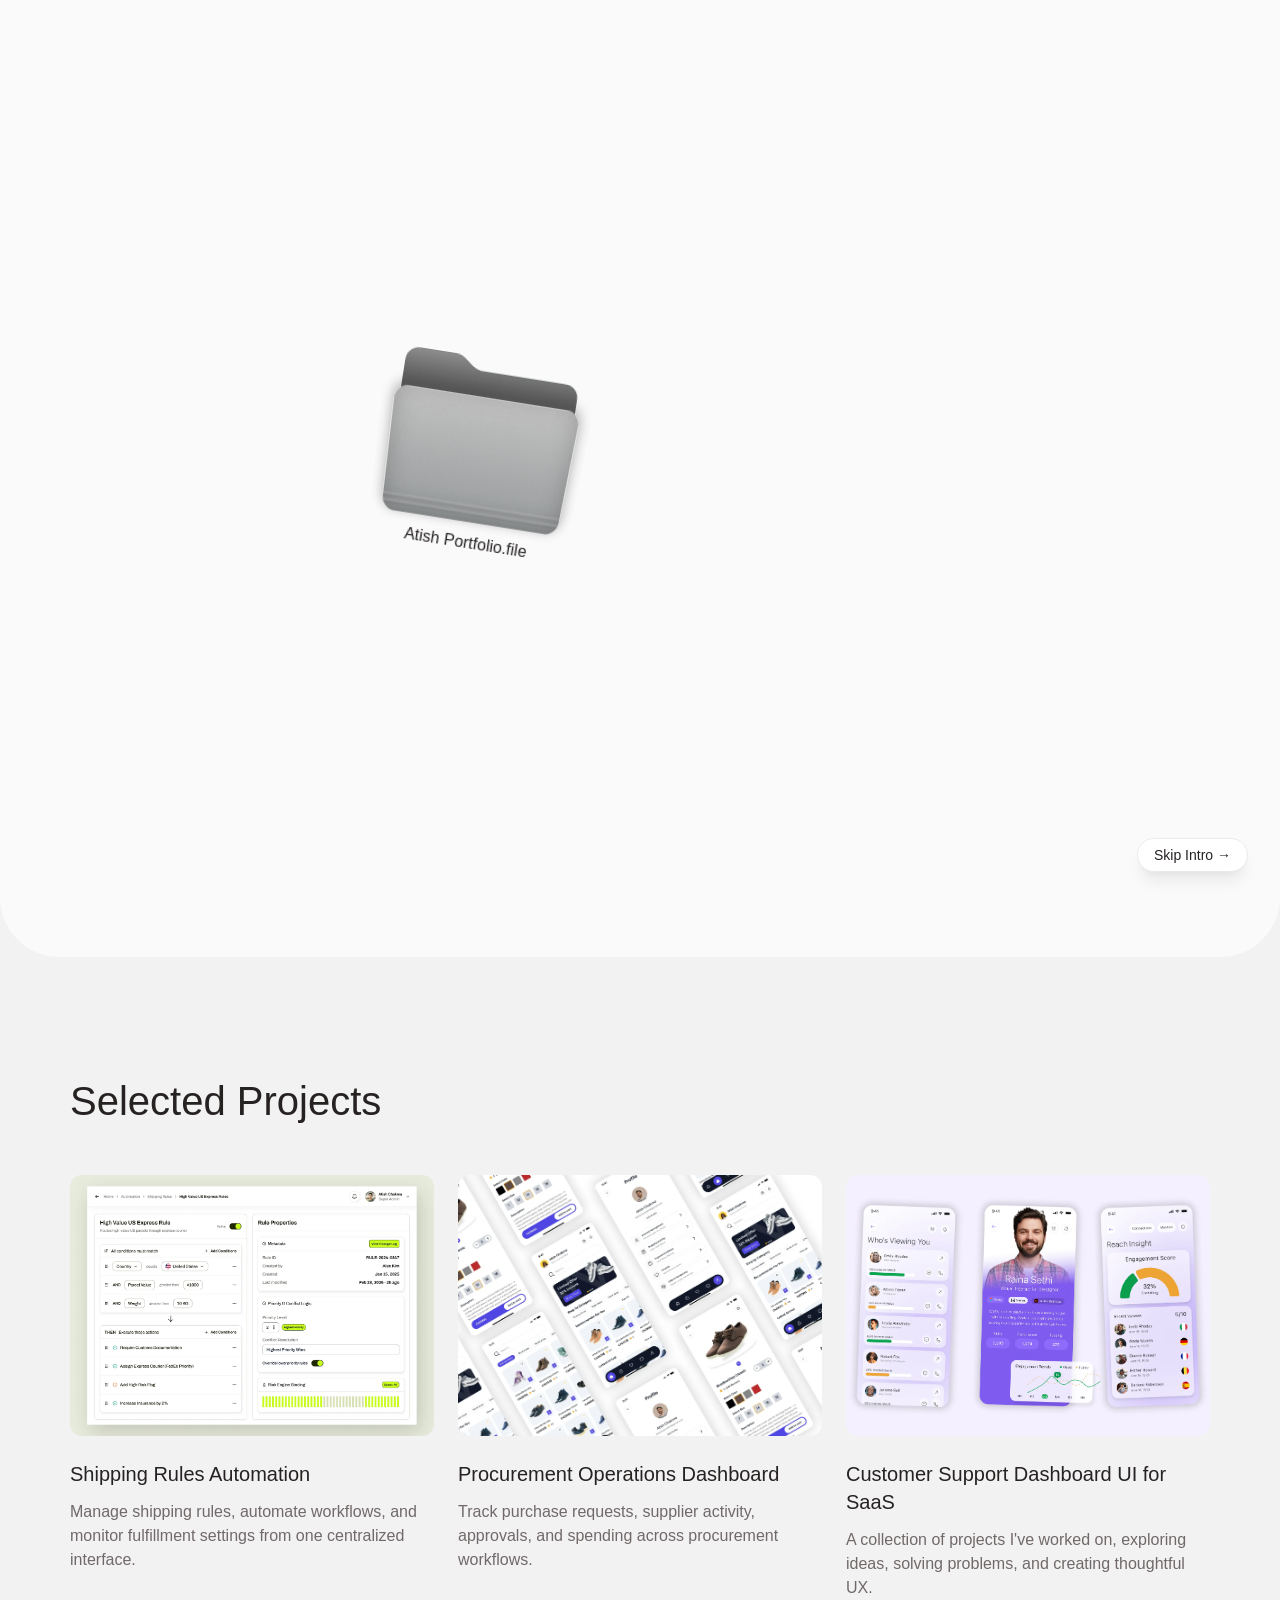
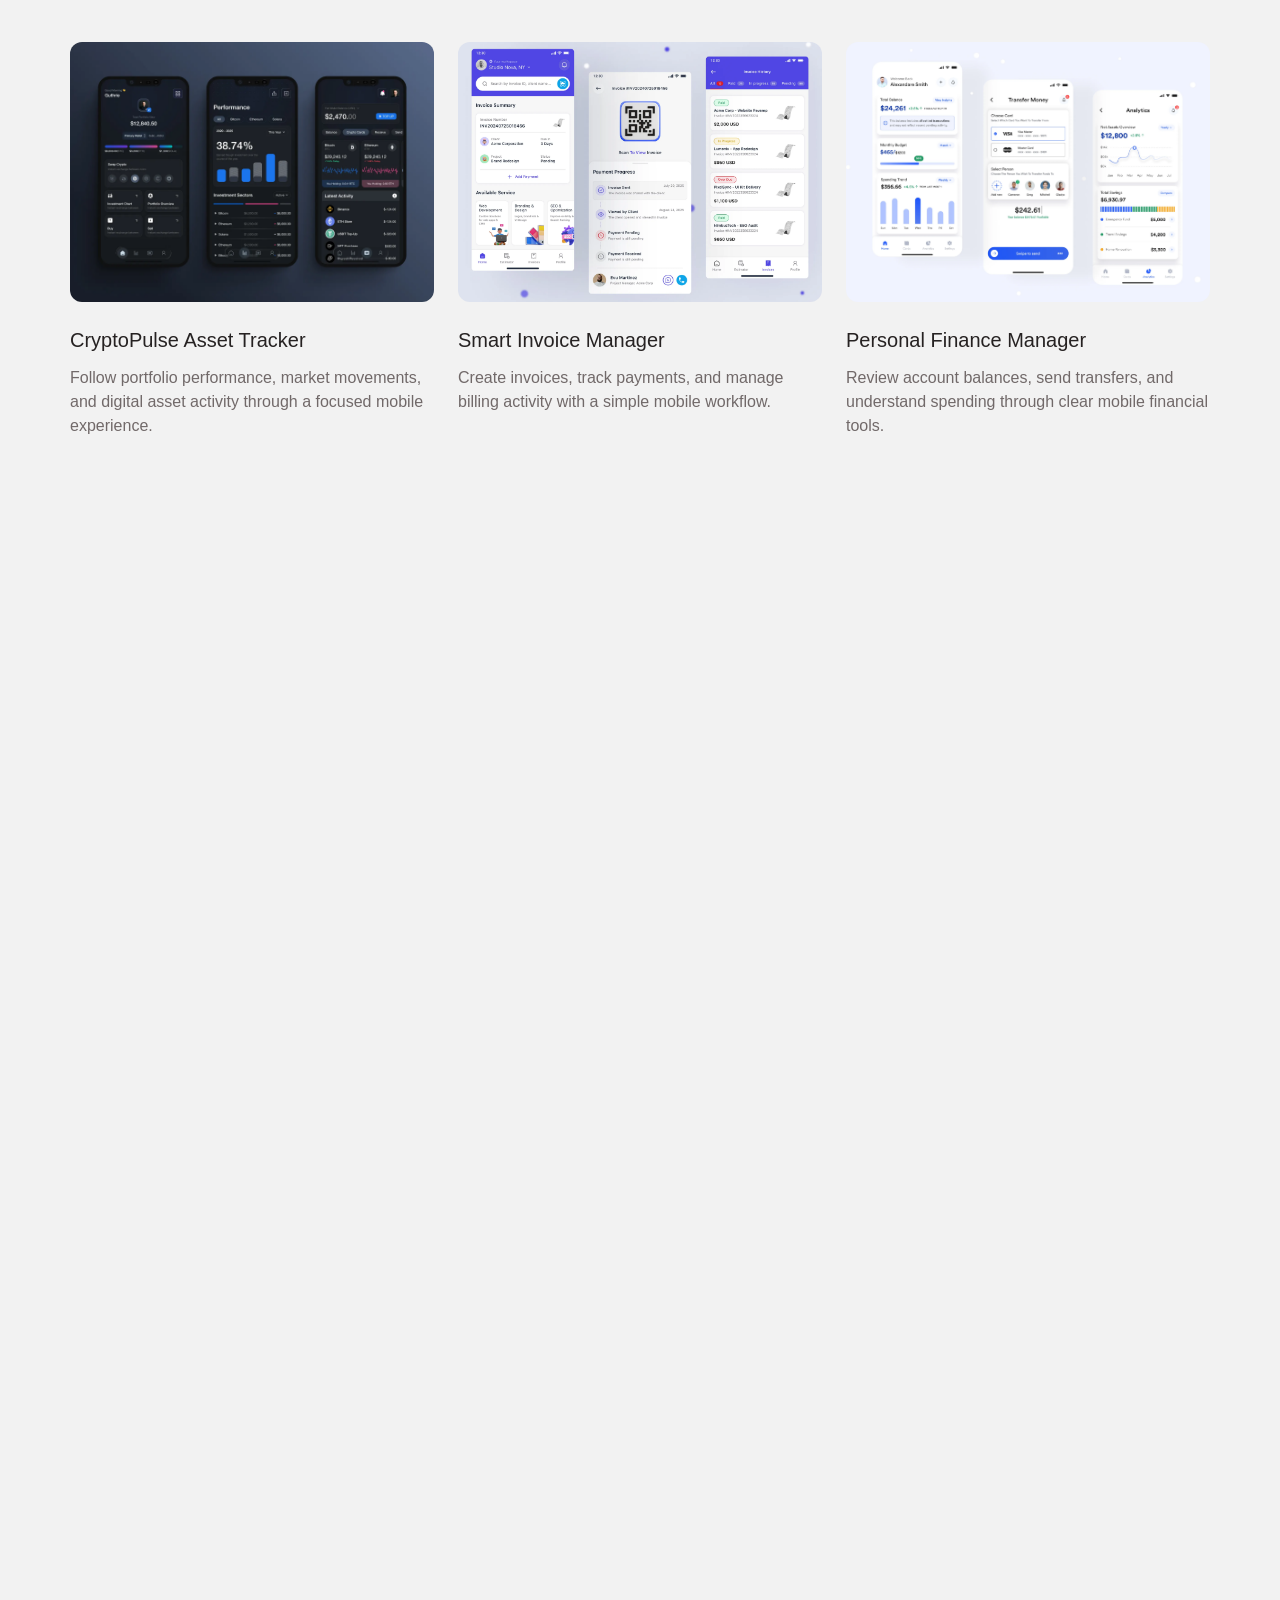
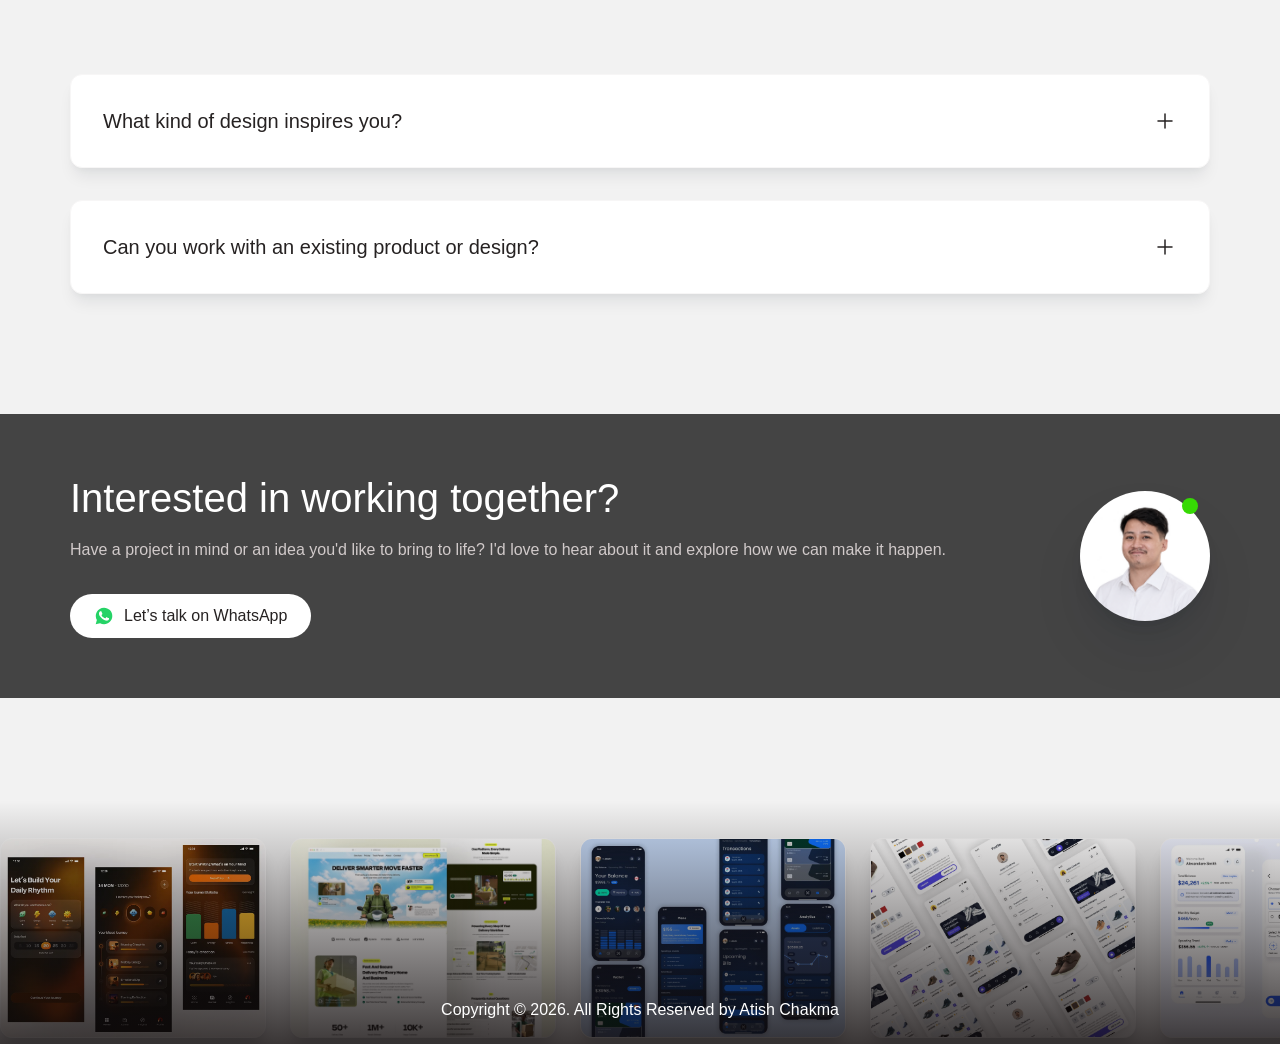
==== commit 23b0545c: "Update portfolio website" ====
--- a/index.html
+++ b/index.html
@@ -798,11 +798,17 @@
           setTimeout(() => {
             cursor.classList.remove('is-clicking');
             folderUnit.classList.remove('is-clicked');
+            folderUnit.classList.add('is-moved');
+          }, 800),
+          setTimeout(() => {
+            folderUnit.classList.add('is-curved');
+          }, 1550),
+          setTimeout(() => {
             folderUnit.classList.add('is-fanned');
-          }, 840),
+          }, 1900),
           setTimeout(() => {
             startDotTransition();
-          }, 2450)
+          }, 3300)
         );
 
         if (skipBtn) {
--- a/style.css
+++ b/style.css
@@ -180,8 +180,13 @@
   transform: scale(0.94);
 }
 
+.folder-unit.is-moved {
+  transform: translateX(-160px) scale(1);
+}
+
+.folder-unit.is-curved,
 .folder-unit.is-fanned {
-  transform: translateX(-160px) scale(1);
+  transform: translateX(-160px) rotate(9deg) scale(1);
 }
 
 .folder-back {
@@ -205,6 +210,7 @@
   transform-origin: bottom center;
 }
 
+.folder-unit.is-curved .folder-front,
 .folder-unit.is-fanned .folder-front {
   transform: perspective(600px) rotateX(-16deg) translateY(2px);
 }
@@ -290,42 +296,42 @@
 /* Cascading fan arc matching Figma #9:206 -> #9:306 */
 .folder-unit.is-fanned .fan-card-1 {
   transform: translate(80px, -46px) scale(1.22) rotate(-5deg);
-  transition-delay: 0.28s;
+  transition-delay: 0.04s;
   z-index: 8;
 }
 .folder-unit.is-fanned .fan-card-2 {
   transform: translate(132px, -56px) scale(1.26) rotate(-2deg);
-  transition-delay: 0.36s;
+  transition-delay: 0.1s;
   z-index: 7;
 }
 .folder-unit.is-fanned .fan-card-3 {
   transform: translate(188px, -52px) scale(1.3) rotate(1deg);
-  transition-delay: 0.44s;
+  transition-delay: 0.16s;
   z-index: 6;
 }
 .folder-unit.is-fanned .fan-card-4 {
   transform: translate(244px, -38px) scale(1.33) rotate(4deg);
-  transition-delay: 0.52s;
+  transition-delay: 0.22s;
   z-index: 5;
 }
 .folder-unit.is-fanned .fan-card-5 {
   transform: translate(302px, -16px) scale(1.36) rotate(7deg);
-  transition-delay: 0.6s;
+  transition-delay: 0.28s;
   z-index: 4;
 }
 .folder-unit.is-fanned .fan-card-6 {
   transform: translate(358px, 12px) scale(1.38) rotate(10deg);
-  transition-delay: 0.68s;
+  transition-delay: 0.34s;
   z-index: 3;
 }
 .folder-unit.is-fanned .fan-card-7 {
   transform: translate(410px, 42px) scale(1.4) rotate(13deg);
-  transition-delay: 0.76s;
+  transition-delay: 0.4s;
   z-index: 2;
 }
 .folder-unit.is-fanned .fan-card-8 {
   transform: translate(456px, 74px) scale(1.42) rotate(16deg);
-  transition-delay: 0.84s;
+  transition-delay: 0.46s;
   z-index: 1;
 }
 
@@ -1292,8 +1298,13 @@
     padding-left: 36px;
   }
 
+  .folder-unit.is-moved {
+    transform: translateX(-80px) scale(0.85);
+  }
+
+  .folder-unit.is-curved,
   .folder-unit.is-fanned {
-    transform: translateX(-80px) scale(0.85);
+    transform: translateX(-80px) rotate(9deg) scale(0.85);
   }
 }
 
@@ -1445,8 +1456,13 @@
   }
 
   /* Compact Onboarding on Mobile */
+  .folder-unit.is-moved {
+    transform: translateX(-30px) scale(0.75);
+  }
+
+  .folder-unit.is-curved,
   .folder-unit.is-fanned {
-    transform: translateX(-30px) scale(0.75);
+    transform: translateX(-30px) rotate(9deg) scale(0.75);
   }
   .folder-unit.is-fanned .fan-card-1 { transform: translate(45px, -36px) scale(1.05) rotate(-5deg); }
   .folder-unit.is-fanned .fan-card-2 { transform: translate(78px, -42px) scale(1.08) rotate(-2deg); }
